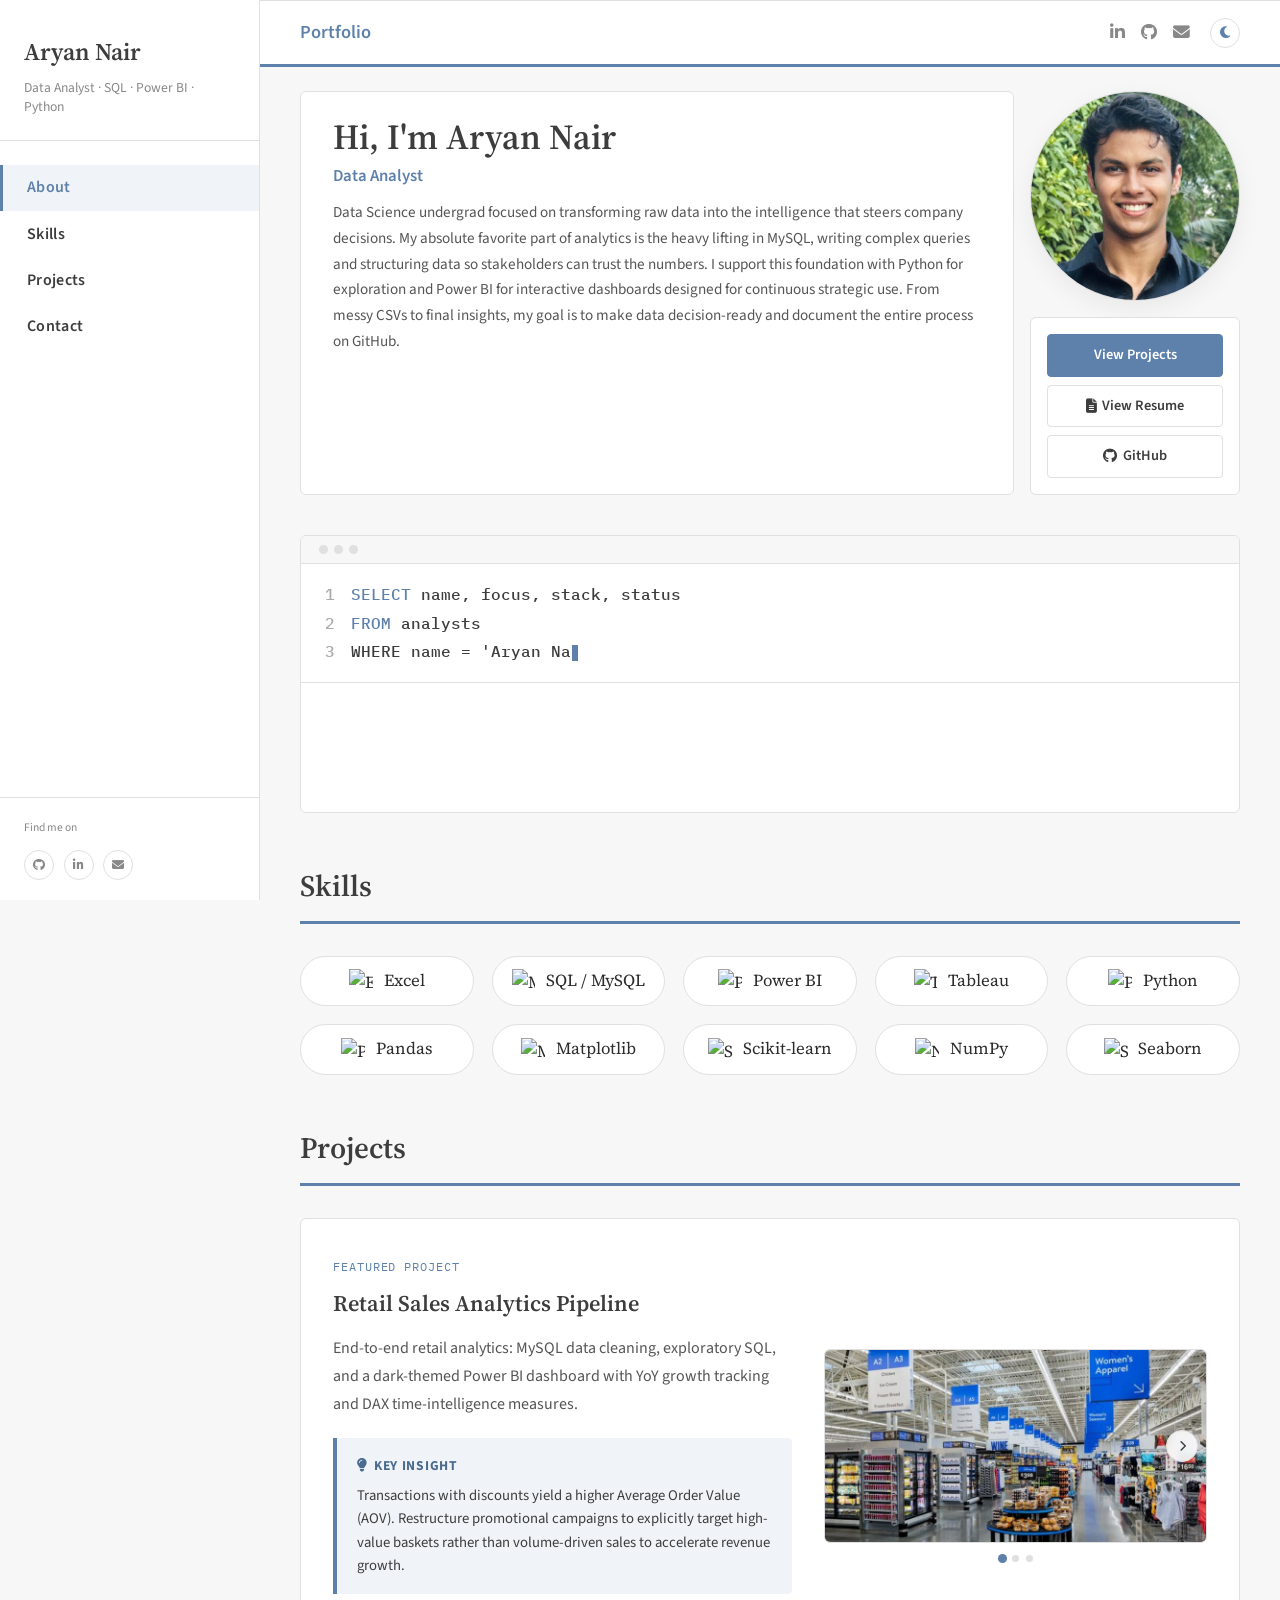
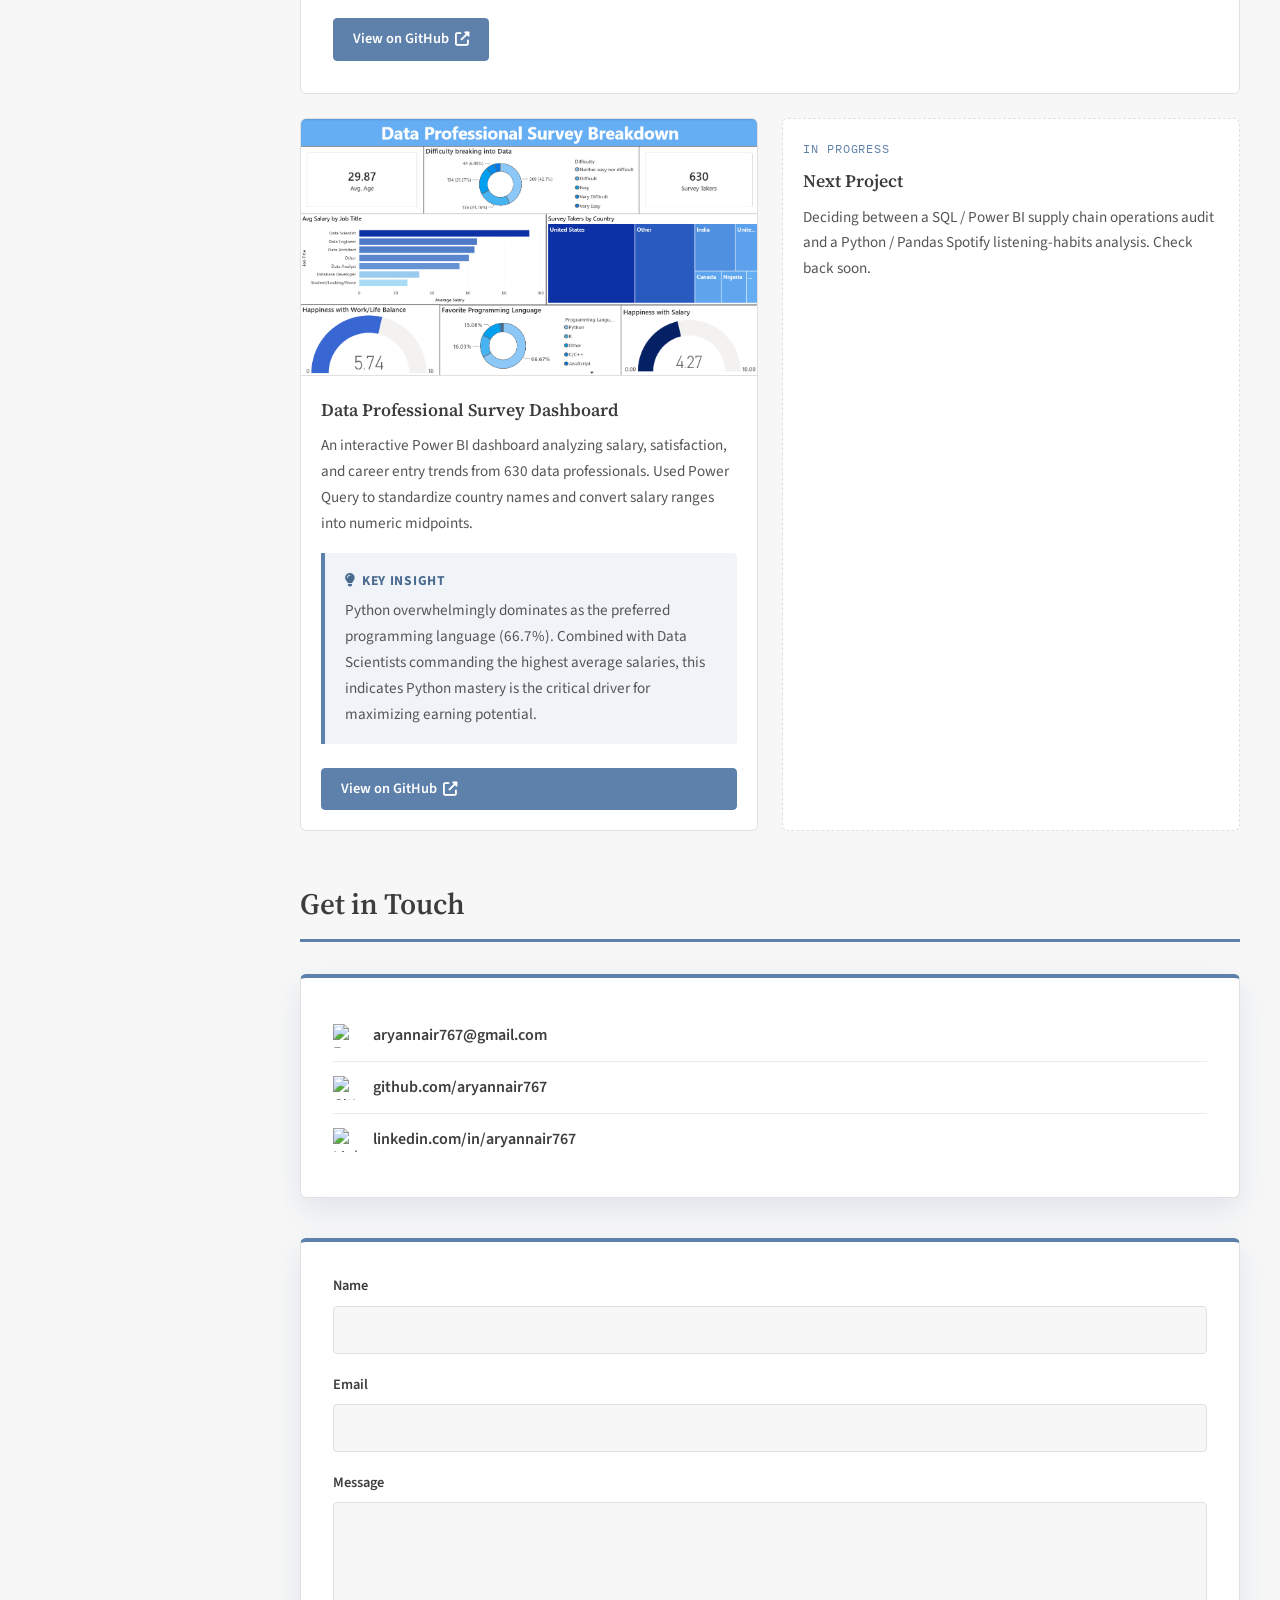
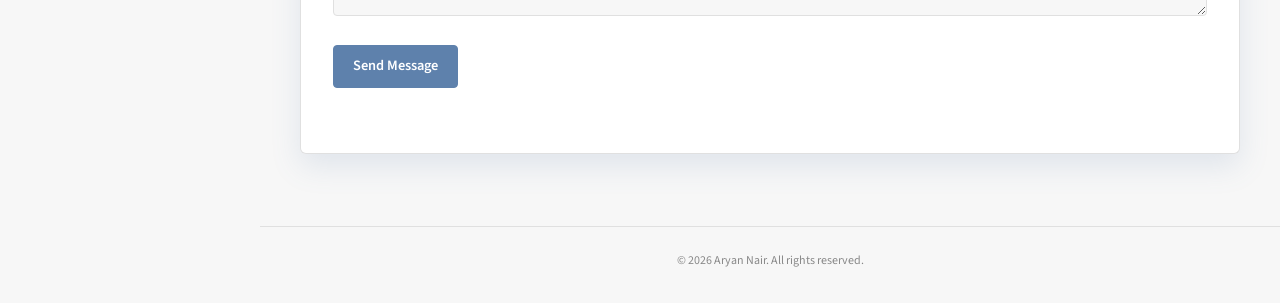
==== index.html @ 76cf6f83 "Dark mode polish: pitch black bg, blue glow, PDF resume, keyboard nav, GitHub icon fix" ====
<!DOCTYPE html>
<html lang="en">
<head>
<meta charset="utf-8"/>
<title>Aryan Nair — Data Analyst</title>
<meta name="description" content="Data analytics portfolio by Aryan Nair — SQL, Power BI, and Python projects. Currently seeking a first data analyst internship."/>
<meta name="viewport" content="width=device-width, initial-scale=1"/>
<meta name="theme-color" content="#f7f7f7"/>
<meta property="og:title" content="Aryan Nair — Data Analyst"/>
<meta property="og:description" content="SQL, Power BI, and Python projects. Open to data analyst internships."/>
<meta property="og:type" content="website"/>
<meta property="og:image" content="images/pic10.jpg"/>
<link rel="stylesheet" href="assets/css/style.css"/>
<link rel="preconnect" href="https://fonts.googleapis.com">
<link rel="preconnect" href="https://fonts.gstatic.com" crossorigin>
<link href="https://fonts.googleapis.com/css2?family=Inter:wght@400;500;600;700&family=IBM+Plex+Mono:wght@400;500;600&family=Source+Sans+3:wght@300;400;600;700&family=Source+Serif+4:wght@400;600&display=swap" rel="stylesheet">
<link rel="stylesheet" href="https://cdnjs.cloudflare.com/ajax/libs/font-awesome/6.5.0/css/all.min.css"/>
</head>
<body>
<nav id="sidebar">
<div class="sidebar-brand">
<h1>Aryan Nair</h1>
<p>Data Analyst · SQL · Power BI · Python</p>
</div>
<div class="sidebar-nav">
<ul>
<li><a href="#about" class="sidebar-link active" data-nav-target="about">About</a></li>
<li><a href="#skills" class="sidebar-link" data-nav-target="skills">Skills</a></li>
<li><a href="#projects" class="sidebar-link" data-nav-target="projects">Projects</a></li>
<li><a href="#contact" class="sidebar-link" data-nav-target="contact">Contact</a></li>
</ul>
</div>
<div class="sidebar-footer">
<p>Find me on</p>
<div class="social-icons">
<a href="https://github.com/aryannair767" target="_blank" rel="noopener" title="GitHub"><i class="fab fa-github"></i></a>
<a href="https://www.linkedin.com/in/aryannair767/" target="_blank" rel="noopener" title="LinkedIn"><i class="fab fa-linkedin-in"></i></a>
<a href="mailto:aryannair767@gmail.com" title="Email"><i class="fas fa-envelope"></i></a>
</div>
</div>
</nav>
<div class="sidebar-overlay" id="sidebarOverlay"></div>
<div id="main">
<header class="mobile-header" id="mobileHeader">
<button class="mobile-toggle" id="mobileToggle" aria-label="Toggle menu"><i class="fas fa-bars"></i></button>
<span class="mobile-brand">Aryan Nair</span>
</header>
<div class="top-bar">
<div class="top-bar-brand">Portfolio</div>
<div class="top-bar-socials">
<a href="https://www.linkedin.com/in/aryannair767/" target="_blank" rel="noopener" title="LinkedIn"><i class="fab fa-linkedin-in"></i></a>
<a href="https://github.com/aryannair767" target="_blank" rel="noopener" title="GitHub"><i class="fab fa-github"></i></a>
<a href="mailto:aryannair767@gmail.com" title="Email"><i class="fas fa-envelope"></i></a>
<button type="button" id="darkModeBtn" class="dark-mode-btn" title="Dark mode" aria-label="Toggle dark mode"><i class="fas fa-moon"></i></button>
</div>
</div>
<div class="inner">
<section id="about">
<div class="about-grid">
<div class="about-left">
<div class="banner reveal">
<h1>Hi, I'm Aryan Nair</h1>
<p class="banner-subtitle">Data Analyst</p>
<p class="banner-bio">Data Science undergrad focused on transforming raw data into the intelligence that steers company decisions. My absolute favorite part of analytics is the heavy lifting in MySQL, writing complex queries and structuring data so stakeholders can trust the numbers. I support this foundation with Python for exploration and Power BI for interactive dashboards designed for continuous strategic use. From messy CSVs to final insights, my goal is to make data decision-ready and document the entire process on GitHub.</p>

</div>
</div>
<div class="about-right reveal">
<div class="profile-placeholder">
<img src="images/mypic.jpeg" alt="Aryan Nair" class="profile-photo" onerror="this.style.display='none';this.nextElementSibling.style.display='flex'"/>
<div class="profile-fallback" style="display:none"><i class="fas fa-user"></i></div>
</div>
<div class="profile-actions">
<a href="#projects" class="btn btn-primary">View Projects</a>
<a href="Aryan_Nair_Resume_3.pdf" target="_blank" rel="noopener" class="btn btn-outline"><i class="fas fa-file-alt"></i> View Resume</a>
<a href="https://github.com/aryannair767" target="_blank" rel="noopener" class="btn btn-outline"><i class="fab fa-github"></i> GitHub</a>
</div>
</div>
</div>
<p class="sr-only">SQL query: SELECT name, focus, stack, status FROM analysts WHERE name = 'Aryan Nair';</p>
<div class="db-panel reveal">
<div class="db-panel-bar" aria-hidden="true">
<span class="dot"></span><span class="dot"></span><span class="dot"></span>
</div>
<pre class="db-query" id="sqlQuery" aria-hidden="true"><span class="db-line"><span class="db-ln">1</span><span class="db-code">SELECT name, focus, stack, status</span></span><span class="db-line"><span class="db-ln">2</span><span class="db-code">FROM analysts</span></span><span class="db-line"><span class="db-ln">3</span><span class="db-code">WHERE name = 'Aryan Nair';</span></span></pre>
<div class="db-divider"></div>
<div class="db-results-wrap">
<table class="db-table" id="sqlResult">
<thead>
<tr><th>name</th><th>focus</th><th>stack</th><th>status</th></tr>
</thead>
<tbody>
<tr>
<td>Aryan Nair</td>
<td>Data Analytics</td>
<td>Excel · SQL · Power BI · Python(Pandas)</td>
<td>Open to internships</td>
</tr>
</tbody>
</table>
</div>
</div>
</section>

<section id="skills">
<div class="section-header"><h2>Skills</h2></div>
<ul class="skill-tags reveal">
<li><img src="https://img.icons8.com/color/48/microsoft-excel-2019--v1.png" alt="Excel" class="skill-icon"> Excel</li>
<li><img src="https://cdn.jsdelivr.net/gh/devicons/devicon@latest/icons/mysql/mysql-original.svg" alt="MySQL" class="skill-icon"> SQL / MySQL</li>
<li><img src="https://upload.wikimedia.org/wikipedia/commons/c/cf/New_Power_BI_Logo.svg" alt="Power BI" class="skill-icon"> Power BI</li>
<li><img src="https://img.icons8.com/color/48/tableau-software.png" alt="Tableau" class="skill-icon"> Tableau</li>
<li><img src="https://cdn.jsdelivr.net/gh/devicons/devicon@latest/icons/python/python-original.svg" alt="Python" class="skill-icon"> Python</li>
<li><img src="https://cdn.jsdelivr.net/gh/devicons/devicon@latest/icons/pandas/pandas-original.svg" alt="Pandas" class="skill-icon"> Pandas</li>
<li><img src="https://cdn.jsdelivr.net/gh/devicons/devicon@latest/icons/matplotlib/matplotlib-original.svg" alt="Matplotlib" class="skill-icon"> Matplotlib</li>
<li><img src="https://cdn.jsdelivr.net/gh/devicons/devicon@latest/icons/scikitlearn/scikitlearn-original.svg" alt="Scikit-learn" class="skill-icon"> Scikit-learn</li>
<li><img src="https://cdn.jsdelivr.net/gh/devicons/devicon@latest/icons/numpy/numpy-original.svg" alt="NumPy" class="skill-icon"> NumPy</li>
<li><img src="https://seaborn.pydata.org/_static/logo-mark-lightbg.svg" alt="Seaborn" class="skill-icon"> Seaborn</li>
</ul>
</section>
<section id="projects">
<div class="section-header"><h2>Projects</h2></div>
<article class="project-featured reveal">
<div class="project-featured-content">
<span class="project-label">Featured Project</span>
<h3><a href="https://github.com/aryannair767/end-to-end-retail-sales-analysis" target="_blank" rel="noopener">Retail Sales Analytics Pipeline</a></h3>
<p>End-to-end retail analytics: MySQL data cleaning, exploratory SQL, and a dark-themed Power BI dashboard with YoY growth tracking and DAX time-intelligence measures.</p>
<div class="impact-box">
<span class="impact-title"><i class="fas fa-lightbulb"></i> Key Insight</span>
<p>Transactions with discounts yield a higher Average Order Value (AOV). Restructure promotional campaigns to explicitly target high-value baskets rather than volume-driven sales to accelerate revenue growth.</p>
</div>
<a href="https://github.com/aryannair767/end-to-end-retail-sales-analysis" target="_blank" rel="noopener" class="btn btn-primary">View on GitHub <i class="fas fa-external-link-alt"></i></a>
</div>
<div class="project-featured-media">
<div class="carousel">
<button type="button" class="carousel-arrow carousel-prev" id="retailCarouselPrev" aria-label="Previous"><i class="fas fa-chevron-left"></i></button>
<a href="https://github.com/aryannair767/end-to-end-retail-sales-analysis" target="_blank" rel="noopener" class="carousel-image-link">
<img src="images/pic10.jpg" id="retailCarouselImg" class="lightbox-trigger" alt="Retail Sales Analytics" loading="lazy"/>
</a>
<button type="button" class="carousel-arrow carousel-next" id="retailCarouselNext" aria-label="Next"><i class="fas fa-chevron-right"></i></button>
</div>
<div class="carousel-dots" id="retailCarouselDots" role="tablist"></div>
</div>
</article>
<div class="posts">
<article class="post-card reveal">
<a href="https://github.com/aryannair767/data-professional-survey-dashboard" target="_blank" rel="noopener" class="card-image">
<img src="images/pic11.png" class="lightbox-trigger" alt="Data Professional Survey dashboard" loading="lazy"/>
</a>
<div class="card-body">
<h3><a href="https://github.com/aryannair767/data-professional-survey-dashboard" target="_blank" rel="noopener">Data Professional Survey Dashboard</a></h3>
<p>An interactive Power BI dashboard analyzing salary, satisfaction, and career entry trends from 630 data professionals. Used Power Query to standardize country names and convert salary ranges into numeric midpoints.</p>
<div class="impact-box">
<span class="impact-title"><i class="fas fa-lightbulb"></i> Key Insight</span>
<p>Python overwhelmingly dominates as the preferred programming language (66.7%). Combined with Data Scientists commanding the highest average salaries, this indicates Python mastery is the critical driver for maximizing earning potential.</p>
</div>
<a href="https://github.com/aryannair767/data-professional-survey-dashboard" target="_blank" rel="noopener" class="btn btn-primary">View on GitHub <i class="fas fa-external-link-alt"></i></a>
</div>
</article>
<article class="post-card post-card-progress reveal">
<div class="card-body">
<span class="project-label">In Progress</span>
<h3>Next Project</h3>
<p>Deciding between a SQL / Power BI supply chain operations audit and a Python / Pandas Spotify listening-habits analysis. Check back soon.</p>
</div>
</article>
</div>
</section>
<section id="contact">
<div class="section-header"><h2>Get in Touch</h2></div>
<div class="contact-grid reveal">
<div class="contact-links">
<ul class="contact-list">
<li><img src="https://img.icons8.com/color/48/gmail-new.png" alt="Email" class="contact-icon"><a href="mailto:aryannair767@gmail.com">aryannair767@gmail.com</a></li>
<li><img src="https://cdn.jsdelivr.net/gh/devicons/devicon@latest/icons/github/github-original.svg" alt="GitHub" class="contact-icon"><a href="https://github.com/aryannair767" target="_blank" rel="noopener">github.com/aryannair767</a></li>
<li><img src="https://cdn.jsdelivr.net/gh/devicons/devicon@latest/icons/linkedin/linkedin-original.svg" alt="LinkedIn" class="contact-icon"><a href="https://www.linkedin.com/in/aryannair767/" target="_blank" rel="noopener">linkedin.com/in/aryannair767</a></li>
</ul>
</div>
<form id="contactForm" method="post" action="https://api.web3forms.com/submit" novalidate>
<input type="hidden" name="access_key" value="e9021743-5e82-4674-87ce-43d769d4182a"/>
<input type="hidden" name="subject" value="New message from portfolio site"/>
<input type="checkbox" name="botcheck" style="display:none" tabindex="-1" autocomplete="off"/>
<div class="field">
<label for="name">Name</label>
<input type="text" name="name" id="name" required minlength="2" autocomplete="name"/>
</div>
<div class="field">
<label for="email">Email</label>
<input type="email" name="email" id="email" required autocomplete="email"/>
</div>
<div class="field">
<label for="message">Message</label>
<textarea name="message" id="message" rows="4" required minlength="10"></textarea>
</div>
<button type="submit" class="btn btn-primary">Send Message</button>
<p id="formStatus" role="status" aria-live="polite"></p>
</form>
</div>
</section>
</div>
<footer>
<p>&copy; <span id="currentYear">2025</span> Aryan Nair. All rights reserved.</p>
</footer>
</div>
<script src="assets/js/script.js"></script>
<div id="lightbox" class="lightbox">
<button type="button" class="lightbox-arrow lightbox-prev" id="lightboxPrev" aria-label="Previous"><i class="fas fa-chevron-left"></i></button>
<img id="lightboxImg" src="" alt="Enlarged view"/>
<button type="button" class="lightbox-arrow lightbox-next" id="lightboxNext" aria-label="Next"><i class="fas fa-chevron-right"></i></button>
</div>
</body>
</html>
---- assets/css/style.css ----
:root{
--sidebar-w:260px;
--white:#ffffff;
--off:#f7f7f7;
--border:#e0e0e0;
--border-light:#e8e8e8;
--text:#3d3d3d;
--muted:#888;
--faint:#aaa;
--accent:#5e81ac;
--accent-dark:#4a6a90;
--accent-light:#f0f4f8;
--amber:#d4a017;
--sans:'Source Sans 3',sans-serif;
--serif:'Source Serif 4',Georgia,serif;
--mono:'IBM Plex Mono','SFMono-Regular',Consolas,monospace;
--ease:cubic-bezier(.16,.84,.44,1)
}
*,*::before,*::after{box-sizing:border-box}
html,body{margin:0;padding:0;max-width:100vw;overflow-x:hidden}
html{-webkit-text-size-adjust:100%}
body{font-family:var(--sans);font-size:18px;line-height:1.7;color:var(--text);background:var(--off);display:flex;min-height:100vh}
img{max-width:100%;display:block}
ul{margin:0;padding:0;list-style:none}
h1,h2,h3{margin:0;font-family:var(--serif);font-weight:600;color:var(--text)}
p{margin:0}
button{font:inherit;cursor:pointer}
a{color:var(--accent);text-decoration:none;transition:color .2s ease}
a:hover{color:var(--accent-dark)}
::selection{background:var(--accent);color:var(--white)}
a:focus-visible,button:focus-visible,input:focus-visible,textarea:focus-visible{outline:2px solid var(--accent);outline-offset:3px;border-radius:4px}
.sr-only{position:absolute;width:1px;height:1px;padding:0;margin:-1px;overflow:hidden;clip:rect(0,0,0,0);white-space:nowrap;border:0}

#sidebar{
width:var(--sidebar-w);min-height:100vh;background:var(--white);border-right:1px solid var(--border);
display:flex;flex-direction:column;position:fixed;top:0;left:0;z-index:100;overflow-y:auto
}
.sidebar-brand{padding:2rem 1.5rem 1.5rem;border-bottom:1px solid var(--border)}
.sidebar-brand h1{font-size:1.5rem;margin-bottom:.3rem}
.sidebar-brand p{font-size:.85rem;color:var(--muted);line-height:1.4}
.sidebar-nav{padding:1.5rem 0;flex:1}
.sidebar-link{
display:block;padding:.6rem 1.5rem;font-size:1rem;font-weight:600;font-family:var(--sans);
color:var(--text);border-left:3px solid transparent;transition:all .2s;letter-spacing:.02em
}
.sidebar-link:hover,.sidebar-link.active{color:var(--accent);border-left-color:var(--accent);background:var(--accent-light)}
.sidebar-footer{padding:1.25rem 1.5rem;border-top:1px solid var(--border)}
.sidebar-footer p{font-size:.72rem;color:var(--muted);margin-bottom:.75rem}
.social-icons{display:flex;gap:.6rem;flex-wrap:wrap}
.social-icons a{
display:inline-flex;align-items:center;justify-content:center;width:30px;height:30px;
border-radius:50%;border:1px solid var(--border);color:var(--muted);font-size:.75rem;transition:all .2s
}
.social-icons a:hover{color:var(--accent);border-color:var(--accent);background:var(--accent-light)}

.sidebar-overlay{display:none;position:fixed;inset:0;background:rgba(0,0,0,.3);z-index:99}
.sidebar-overlay.active{display:block}

.mobile-header{
display:none;position:sticky;top:0;z-index:50;background:var(--white);
border-bottom:1px solid var(--border);padding:.75rem 1.5rem;align-items:center;gap:.75rem
}
.mobile-toggle{
background:none;border:1px solid var(--border);border-radius:6px;
width:36px;height:36px;display:flex;align-items:center;justify-content:center;
color:var(--text);font-size:1rem;padding:0
}
.mobile-brand{font-family:var(--serif);font-weight:600;font-size:1rem}

#main{margin-left:var(--sidebar-w);flex:1;min-width:0;display:flex;flex-direction:column}
.top-bar{
display:flex;justify-content:space-between;align-items:center;
padding:1rem 2.5rem;background:var(--white);
border-top:1px solid var(--border);border-bottom:3px solid var(--accent)
}
.top-bar-brand{font-weight:600;font-size:1.15rem;color:var(--accent)}
.top-bar-socials{display:flex;gap:1rem;align-items:center}
.top-bar-socials a{color:var(--muted);font-size:1.05rem;transition:color .2s;display:inline-flex}
.top-bar-socials a:hover{color:var(--accent-dark)}
.inner{padding:1.5rem 2.5rem;flex:1}

#about{margin-bottom:3rem}
.about-grid{display:grid;grid-template-columns:1fr;gap:2rem}
@media(min-width:900px){
.about-grid{grid-template-columns:1fr 210px;align-items:stretch;gap:1rem}
}
.about-left{display:flex;flex-direction:column;gap:1rem;min-width:0}
.about-left .banner{flex:1}
.about-right{display:flex;flex-direction:column;align-items:center;gap:1rem}
.profile-placeholder{
width:100%;max-width:210px;aspect-ratio:1/1;border-radius:50%;
overflow:hidden;border:1px solid var(--border);background:var(--off);
display:flex;align-items:center;justify-content:center;
box-shadow:0 8px 24px rgba(0,0,0,.06)
}
.profile-photo{width:100%;height:100%;object-fit:cover;display:block}
.profile-fallback{
width:100%;height:100%;display:flex;align-items:center;justify-content:center;
font-size:5rem;color:var(--faint)
}
.profile-actions{display:flex;flex-direction:column;gap:.5rem;width:100%;max-width:210px;background:var(--white);border:1px solid var(--border);border-radius:6px;padding:1rem}
.profile-actions .btn{width:100%;justify-content:center;text-align:center}
.banner{background:var(--white);border:1px solid var(--border);border-radius:6px;
padding:1.5rem 2rem;margin-bottom:0
}
.banner h1{font-size:2.2rem;line-height:1.2;margin-bottom:.2rem}
.banner-subtitle{font-size:1.05rem;color:var(--accent);font-weight:600;margin-bottom:.6rem}
.banner-bio{font-size:.95rem;color:#555;line-height:1.7;margin-bottom:1rem}
.banner-actions{display:flex;flex-wrap:wrap;gap:.75rem}

.btn{
display:inline-flex;align-items:center;gap:.4em;padding:.5rem 1.2rem;font-size:.9rem;
font-weight:600;border-radius:4px;border:1px solid transparent;transition:all .2s;white-space:nowrap;cursor:pointer
}
.btn:hover{transform:translateY(-1px)}
.btn-primary{background:var(--accent);color:var(--white)!important;border-color:var(--accent)}
.btn-primary:hover{background:var(--accent-dark);border-color:var(--accent-dark)}
.btn-outline{background:transparent;border-color:var(--border);color:var(--text)!important}
.btn-outline:hover{border-color:var(--accent);color:var(--accent)!important}

.db-panel{background:var(--white);border:1px solid var(--border);border-radius:6px;overflow:hidden;margin-top:2.5rem}
.db-panel-bar{display:flex;gap:6px;padding:.5em 1em;border-bottom:1px solid var(--border);background:var(--off)}
.db-panel-bar .dot{width:9px;height:9px;border-radius:50%;background:var(--border)}
.db-query{margin:0;padding:1em 1.5em;font-family:var(--mono);font-size:1rem;font-weight:500;line-height:1.8;background:var(--white)}
.db-line{display:flex}
.db-ln{width:1.6em;flex-shrink:0;color:var(--faint);user-select:none}
.db-code{color:var(--text);white-space:pre-wrap}
.db-kw{color:var(--accent)}
.db-str{color:var(--amber)}
.db-cursor{display:inline-block;width:6px;height:1em;background:var(--accent);vertical-align:middle;margin-left:1px;animation:db-blink 1s step-end infinite}
@keyframes db-blink{50%{opacity:0}}
.db-divider{height:1px;background:var(--border)}
.db-results-wrap{padding:1em 1.5em;overflow-x:auto}
.db-table{
border-collapse:collapse;width:100%;font-family:var(--mono);font-size:.9rem;font-weight:500;
opacity:0;transform:translateY(6px);transition:opacity .5s ease,transform .5s ease
}
.db-table.visible{opacity:1;transform:translateY(0)}
.db-table th,.db-table td{padding:.75em 1em;text-align:left;border:1px solid var(--border)}
.db-table th{color:var(--muted);font-weight:600;text-transform:uppercase;font-size:.85rem;letter-spacing:.06em;background:var(--off)}
.db-table td{color:var(--text)}

section{margin-bottom:3rem}
.section-header{border-bottom:3px solid var(--accent);margin-bottom:2rem;padding-bottom:.6rem}
.section-header h2{font-size:1.85rem}

.skill-tags{display:grid;grid-template-columns:repeat(5,1fr);gap:1em;justify-items:center}
.skill-tags li{
display:flex;align-items:center;justify-content:center;gap:.65em;width:100%;
font-family:var(--serif);font-size:1.05rem;font-weight:400;padding:.6em 1em;border:1px solid var(--border);
border-radius:999px;color:#2c2c2c;background:var(--white);transition:border-color .2s,color .2s,transform .2s;
white-space:nowrap
}
.skill-tags li:hover{border-color:var(--accent);color:var(--accent);transform:translateY(-2px)}
.skill-tags li i{font-size:1.2em;color:var(--muted);transition:color .2s}
.skill-tags li:hover i{color:var(--accent)}
.skill-icon{width:1.4em;height:1.4em;object-fit:contain;transition:transform .2s}
.skill-tags li:hover .skill-icon{transform:scale(1.15)}

.project-label{
display:inline-block;font-family:var(--mono);font-size:.72rem;text-transform:uppercase;
letter-spacing:.08em;color:var(--accent);margin-bottom:.75em
}
.project-featured{
display:grid;grid-template-columns:1fr;gap:2rem;background:var(--white);
border:1px solid var(--border);border-radius:6px;padding:2rem;margin-bottom:1.5rem
}
.project-featured-content h3{font-size:1.4rem;margin-bottom:.5em}
.project-featured-content h3 a{color:var(--text)}
.project-featured-content h3 a:hover{color:var(--accent)}
.project-featured-content p{color:#555;font-size:1rem;line-height:1.75;margin-bottom:1.25em}
.impact-box{background:var(--accent-light);border-left:4px solid var(--accent);border-radius:0 4px 4px 0;padding:1rem 1.25rem;margin-bottom:1.5rem}
.impact-title{display:flex;align-items:center;gap:.4rem;font-size:.85rem;font-weight:700;color:var(--accent-dark);text-transform:uppercase;letter-spacing:.05em;margin-bottom:.4rem}
.impact-box p{font-size:.92rem;color:var(--text);margin-bottom:0;line-height:1.6}
.impact-box p:last-child{margin-bottom:0}

.carousel{
position:relative;display:block;border-radius:6px;overflow:hidden;
border:1px solid var(--border);
}
.carousel-image-link{display:block;width:100%}
.carousel-image-link img{width:100%;height:auto;display:block}
.lightbox-trigger{cursor:zoom-in}
.carousel-arrow{
position:absolute;z-index:2;top:50%;transform:translateY(-50%);width:32px;height:32px;
border-radius:50%;display:flex;align-items:center;justify-content:center;
background:rgba(255,255,255,.85);border:1px solid var(--border);color:var(--text);
font-size:.7rem;backdrop-filter:blur(3px);transition:all .2s
}
.carousel-arrow:hover{background:var(--accent);color:var(--white);border-color:var(--accent)}
.carousel-prev{left:8px}
.carousel-next{right:8px}
.carousel-dots{display:flex;justify-content:center;gap:.4rem;margin-top:.75rem}
.carousel-dot{
width:7px;height:7px;border-radius:50%;background:var(--border);
border:none;padding:0;cursor:pointer;transition:all .2s
}
.carousel-dot.active{background:var(--accent);transform:scale(1.3)}

@media(min-width:760px){
.project-featured{grid-template-columns:1.2fr 1fr;align-items:center}
.contact-grid{grid-template-columns:1fr 1.5fr}
}
.posts{display:grid;grid-template-columns:repeat(auto-fill,minmax(340px,1fr));gap:1.5rem}
.post-card{
background:var(--white);border:1px solid var(--border);border-radius:6px;overflow:hidden;
display:flex;flex-direction:column;transition:transform .2s,box-shadow .2s
}
.post-card:hover{transform:translateY(-3px);box-shadow:0 8px 24px rgba(0,0,0,.08)}
.card-image{width:100%;overflow:hidden;display:block;border-bottom:1px solid var(--border)}
.card-image img{width:100%;height:auto;display:block;transition:transform .4s ease}
.post-card:hover .card-image img{transform:scale(1.04)}
.card-body{padding:1.25rem;flex:1;display:flex;flex-direction:column}
.card-body h3{font-size:1.1rem;margin-bottom:.5rem}
.card-body h3 a{color:var(--text)}
.card-body h3 a:hover{color:var(--accent)}
.card-body p{font-size:.95rem;color:#555;line-height:1.7;flex:1;margin-bottom:1rem}
.post-card-progress{border-style:dashed}

.contact-grid{display:grid;grid-template-columns:1fr;gap:2.5rem}
#contactForm{background:var(--white);border:1px solid var(--border);border-top:4px solid var(--accent);border-radius:6px;padding:2rem;box-shadow:0 12px 30px rgba(94,129,172,.15)}
#contactForm .field{margin-bottom:1.15rem}
#contactForm label{
display:block;font-family:var(--sans);font-weight:600;font-size:.9rem;
color:var(--text);margin-bottom:.5em
}
#contactForm input[type="text"],#contactForm input[type="email"],#contactForm textarea{
width:100%;background:var(--off);border:1px solid var(--border);border-radius:4px;
color:var(--text);font-family:var(--sans);font-size:1rem;padding:.75em .9em;transition:border-color .2s,box-shadow .2s
}
#contactForm input:focus,#contactForm textarea:focus{border-color:var(--accent);outline:none;box-shadow:0 0 0 3px var(--accent-light)}
#contactForm textarea{resize:vertical;min-height:6em}
#formStatus{margin-top:1rem;font-family:var(--sans);font-weight:500;font-size:.9rem;color:var(--text);min-height:1.2em}

.contact-links{background:var(--white);border:1px solid var(--border);border-top:4px solid var(--accent);border-radius:6px;padding:2rem;box-shadow:0 12px 30px rgba(94,129,172,.15)}
.contact-list li{
display:flex;align-items:center;gap:1rem;padding:.75rem 0;
font-size:1rem;border-bottom:1px solid rgba(0,0,0,.08)
}
.contact-list li:last-child{border-bottom:none}
.contact-list li img.contact-icon{width:24px;height:24px;object-fit:contain}
.contact-list li a{color:var(--text);font-weight:600}
.contact-list li a:hover{color:var(--accent-dark);text-decoration:none}

footer{text-align:center;font-size:.75rem;color:var(--muted);padding:1.5rem 2.5rem 2rem;border-top:1px solid var(--border)}

.js-ready .reveal{opacity:0;transform:translateY(14px);transition:opacity .7s var(--ease),transform .7s var(--ease)}
.js-ready .reveal.in-view{opacity:1;transform:translateY(0)}
@media(prefers-reduced-motion:reduce){
.js-ready .reveal{opacity:1!important;transform:none!important;transition:none!important}
.db-cursor{animation:none!important}
.db-table{transition:none!important}
*{scroll-behavior:auto!important}
}
@media(prefers-reduced-motion:no-preference){html{scroll-behavior:smooth}}


@media(max-width:768px){
#sidebar{transform:translateX(-100%);transition:transform .3s var(--ease)}
#sidebar.open{transform:translateX(0)}
#main{margin-left:0}
.top-bar{display:none}
.mobile-header{display:flex}
.inner{padding:1.5rem}
.banner{padding:1.5rem}
.banner h1{font-size:1.6rem}
.posts{grid-template-columns:1fr}
.skill-tags{grid-template-columns:repeat(2,1fr)}
}
.lightbox{position:fixed;inset:0;background:rgba(0,0,0,.9);display:flex;align-items:center;justify-content:center;z-index:1000;cursor:zoom-out;visibility:hidden;opacity:0;transition:opacity .25s,visibility .25s}
.lightbox.visible{visibility:visible;opacity:1}
.lightbox img{max-width:92vw;max-height:92vh;object-fit:contain;border-radius:6px;box-shadow:0 8px 40px rgba(0,0,0,.6)}
.lightbox-arrow{
position:absolute;z-index:2;top:50%;transform:translateY(-50%);width:44px;height:44px;
border-radius:50%;display:flex;align-items:center;justify-content:center;
background:rgba(255,255,255,.1);border:1px solid rgba(255,255,255,.2);color:#fff;
font-size:1.2rem;backdrop-filter:blur(3px);transition:all .2s;cursor:pointer
}
.lightbox-arrow:hover{background:rgba(255,255,255,.3);color:#fff;border-color:rgba(255,255,255,.5)}
.lightbox-prev{left:20px}
.lightbox-next{right:20px}

/* ── Dark-mode button ── */
.dark-mode-btn{
background:none;border:1px solid var(--border);border-radius:50%;
width:30px;height:30px;display:inline-flex;align-items:center;justify-content:center;
color:var(--accent);font-size:.85rem;padding:0;transition:all .2s;cursor:pointer;
margin-left:.25rem
}
.dark-mode-btn:hover{color:var(--accent);border-color:var(--accent);background:var(--accent-light)}

/* ── Dark Mode ── */
body.dark-mode{
--white:#0e0e0e;
--off:#181818;
--border:#2a2a2a;
--border-light:#333333;
--text:#c8ccd4;
--muted:#8a8e96;
--faint:#6a6e76;
--accent:#6d9fd1;
--accent-dark:#87b5e0;
--accent-light:#1a1a1a;
--amber:#e8b83a;
background:var(--off);color:var(--text)
}
body.dark-mode .banner-bio{color:#9aa0aa}
body.dark-mode .project-featured-content p{color:#9aa0aa}
body.dark-mode .card-body p{color:#9aa0aa}
body.dark-mode .skill-tags li{color:#c0c4cc;background:var(--white);border-color:var(--border)}
body.dark-mode .skill-tags li:hover{border-color:var(--accent);color:var(--accent)}
body.dark-mode .profile-placeholder{background:var(--off);border-color:var(--border)}
body.dark-mode .profile-actions{background:var(--white);border-color:var(--border)}
body.dark-mode .btn-outline{color:#c0c4cc!important;border-color:var(--border)}
body.dark-mode .btn-outline:hover{border-color:var(--accent);color:var(--accent)!important}
body.dark-mode .btn-primary{color:#ffffff!important}
body.dark-mode .db-panel{background:#111111;border-color:var(--border)}
body.dark-mode .db-panel-bar{background:#0c0c0c;border-color:var(--border)}
body.dark-mode .db-panel-bar .dot{background:#3a3a3a}
body.dark-mode .db-query{background:#111111}
body.dark-mode .db-table th{background:#1a1a1a;color:var(--muted)}
body.dark-mode .db-table td{color:var(--text)}
body.dark-mode .impact-box{background:#1a1a1a;border-left-color:var(--accent)}
body.dark-mode .impact-title{color:var(--accent)}
body.dark-mode .carousel-arrow{background:rgba(30,34,42,.85);border-color:var(--border);color:var(--text)}
body.dark-mode .carousel-arrow:hover{background:var(--accent);color:#fff;border-color:var(--accent)}
body.dark-mode .carousel-dot{background:var(--border)}
body.dark-mode .carousel-dot.active{background:var(--accent)}
body.dark-mode .post-card:hover{box-shadow:0 8px 24px rgba(0,0,0,.3)}
body.dark-mode .post-card-progress{border-color:var(--border)}
body.dark-mode #contactForm{background:var(--white);border-color:var(--border);border-top-color:var(--accent);box-shadow:0 12px 30px rgba(0,0,0,.2),0 0 20px rgba(94,129,172,.15)}
body.dark-mode #contactForm input[type="text"],
body.dark-mode #contactForm input[type="email"],
body.dark-mode #contactForm textarea{background:#1c1c1c;border-color:var(--border);color:var(--text)}
body.dark-mode #contactForm input:focus,
body.dark-mode #contactForm textarea:focus{border-color:var(--accent);box-shadow:0 0 0 3px rgba(109,159,209,.15)}
body.dark-mode .contact-links{background:var(--white);border-color:var(--border);border-top-color:var(--accent);box-shadow:0 12px 30px rgba(0,0,0,.2),0 0 20px rgba(94,129,172,.15)}
body.dark-mode .contact-list li img.contact-icon[alt="GitHub"]{filter:invert(1)}
body.dark-mode .contact-list li{border-bottom-color:rgba(255,255,255,.06)}
body.dark-mode .contact-list li a{color:var(--text)}
body.dark-mode .contact-list li a:hover{color:var(--accent)}
body.dark-mode footer{border-top-color:var(--border)}
body.dark-mode ::selection{background:var(--accent);color:#fff}
body.dark-mode .mobile-header{background:#141414;border-color:var(--border)}
body.dark-mode .mobile-toggle{border-color:var(--border);color:var(--text)}
body.dark-mode .dark-mode-btn{border-color:var(--border);color:#e8b83a}
body.dark-mode .dark-mode-btn:hover{border-color:var(--accent);color:var(--accent);background:var(--accent-light)}
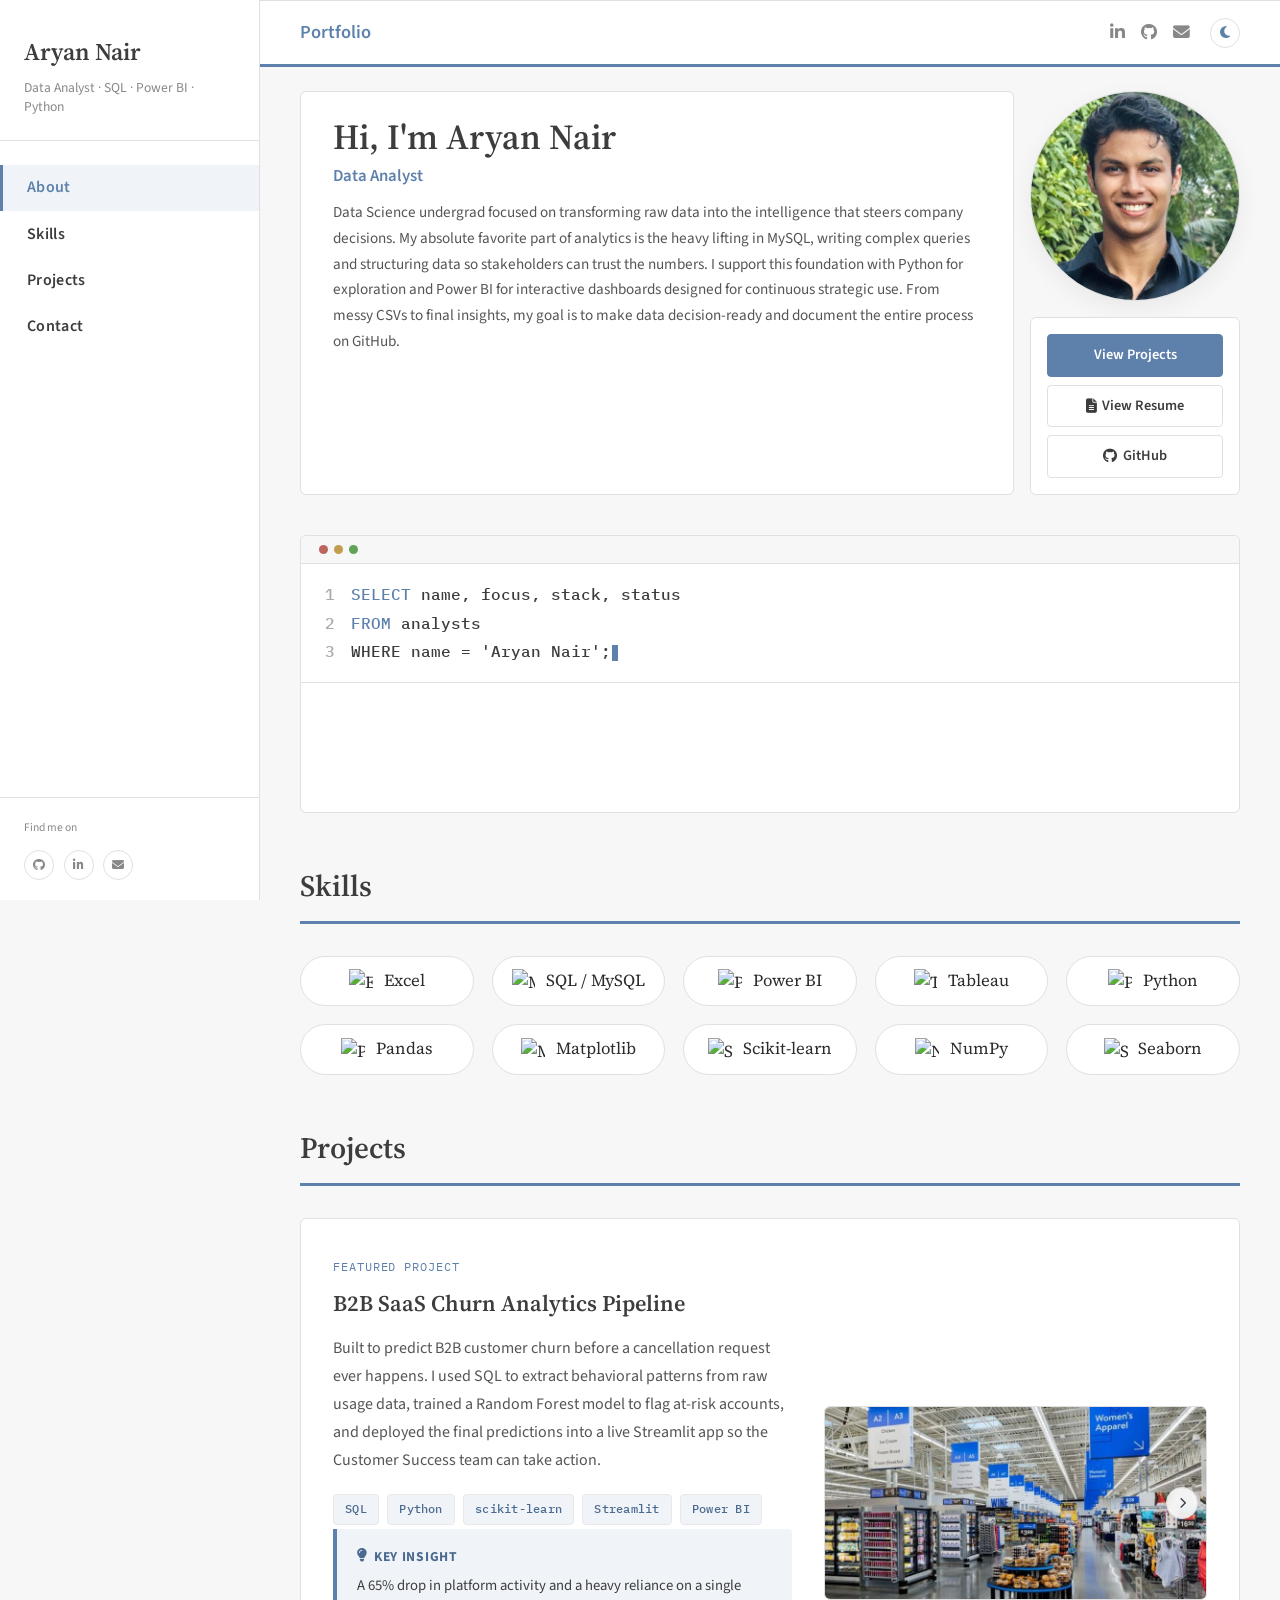
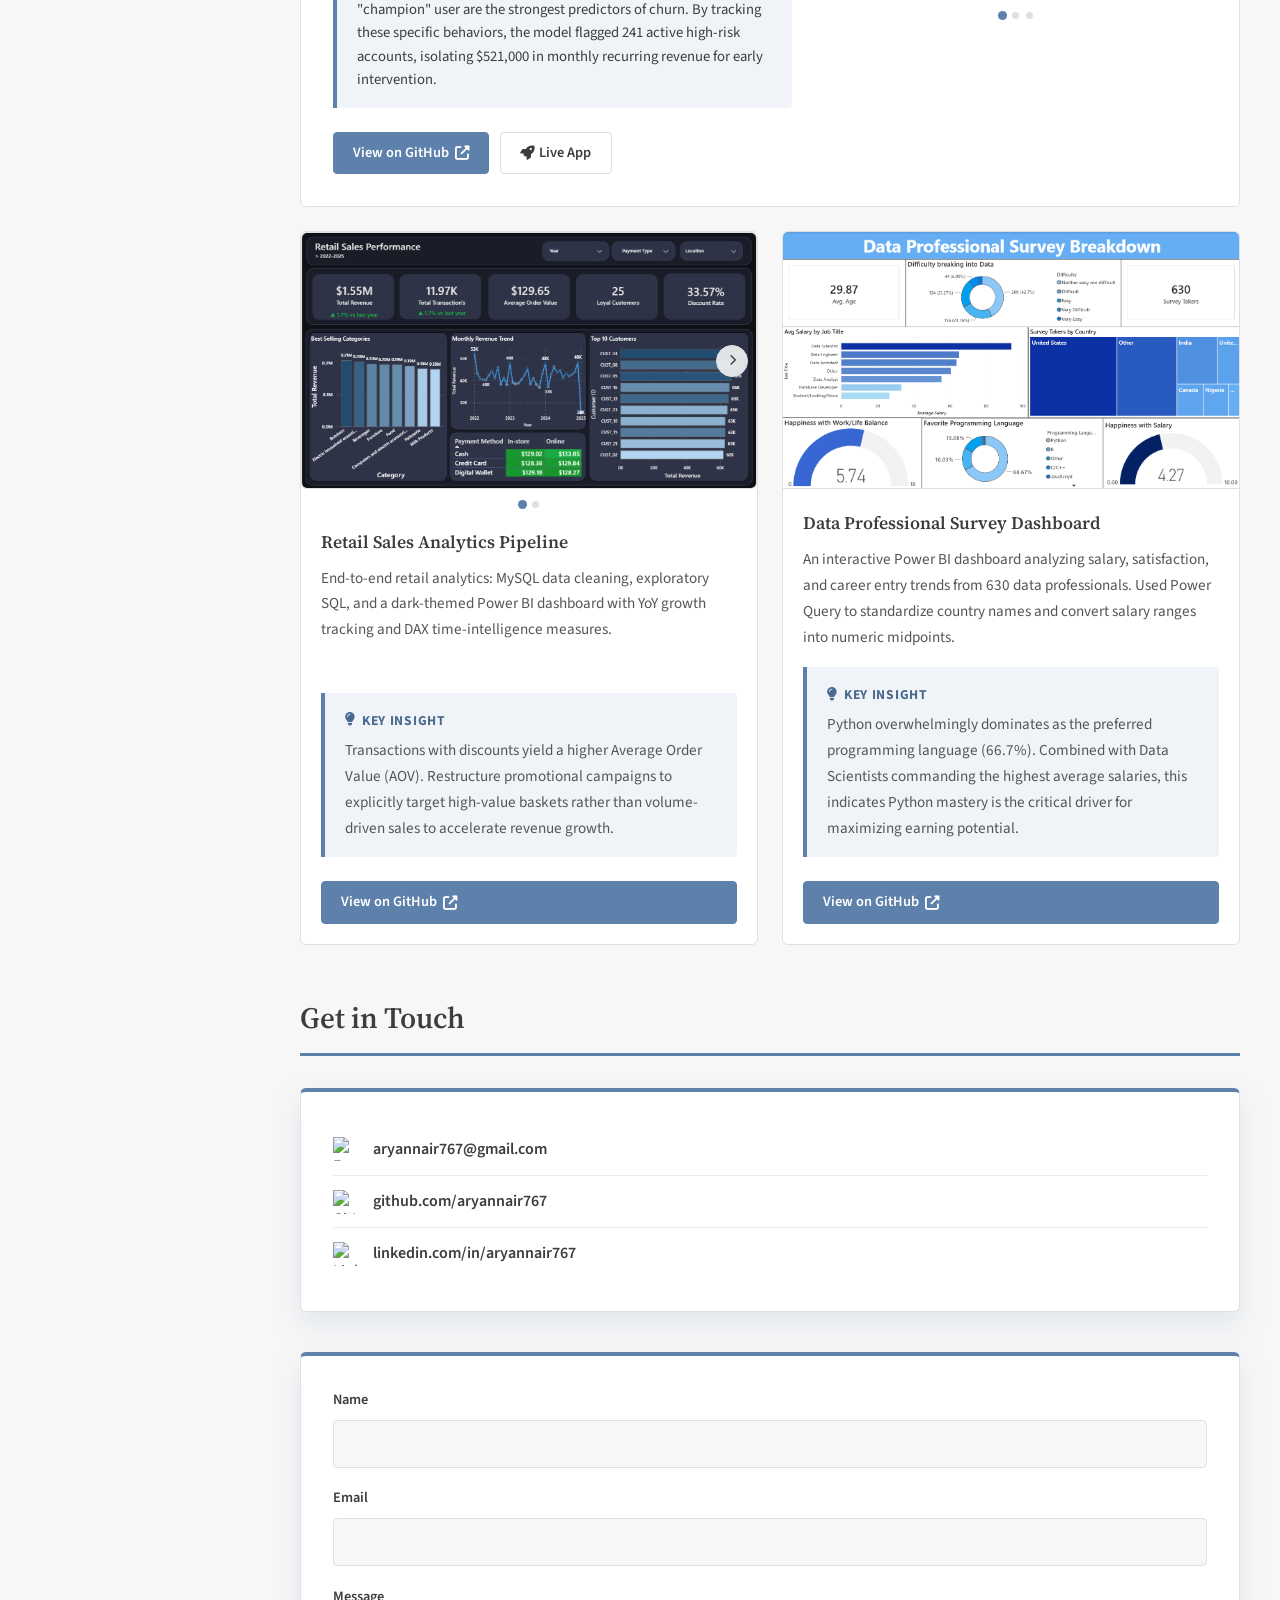
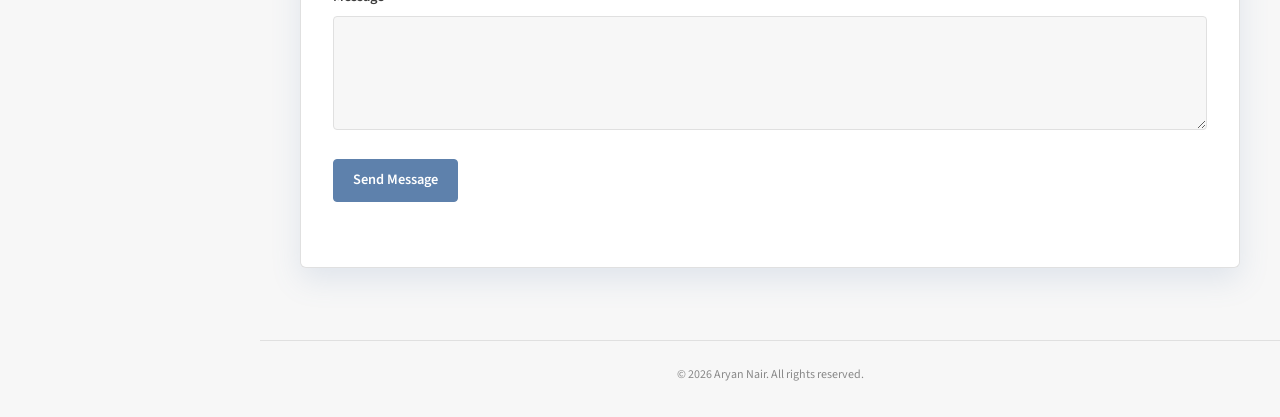
==== commit 4f0cf244: "Add B2B SaaS Churn Analytics Pipeline project" ====
--- a/index.html
+++ b/index.html
@@ -9,12 +9,22 @@
 <meta property="og:title" content="Aryan Nair — Data Analyst"/>
 <meta property="og:description" content="SQL, Power BI, and Python projects. Open to data analyst internships."/>
 <meta property="og:type" content="website"/>
-<meta property="og:image" content="images/pic10.jpg"/>
+<meta property="og:image" content="images/b2b-churn-dashboard.png"/>
 <link rel="stylesheet" href="assets/css/style.css"/>
 <link rel="preconnect" href="https://fonts.googleapis.com">
 <link rel="preconnect" href="https://fonts.gstatic.com" crossorigin>
 <link href="https://fonts.googleapis.com/css2?family=Inter:wght@400;500;600;700&family=IBM+Plex+Mono:wght@400;500;600&family=Source+Sans+3:wght@300;400;600;700&family=Source+Serif+4:wght@400;600&display=swap" rel="stylesheet">
 <link rel="stylesheet" href="https://cdnjs.cloudflare.com/ajax/libs/font-awesome/6.5.0/css/all.min.css"/>
+<style>
+.tech-tags{display:flex;flex-wrap:wrap;gap:.5rem;margin:.75rem 0 .25rem}
+.tech-tag{font-family:var(--mono);font-size:.75rem;font-weight:500;padding:.25rem .7rem;border-radius:4px;background:var(--accent-light);color:var(--accent-dark);border:1px solid var(--border-light);letter-spacing:.02em}
+.project-featured-actions{display:flex;flex-wrap:wrap;gap:.65rem;margin-top:1rem}
+.card-gallery{display:grid;grid-template-columns:1fr 1fr;gap:.4rem;padding:.4rem}
+.card-gallery a{display:block;border-radius:6px;overflow:hidden;transition:opacity .2s}
+.card-gallery a:hover{opacity:.85}
+.card-gallery img{width:100%;height:auto;display:block}
+body.dark-mode .tech-tag{background:rgba(94,129,172,.15);color:#8fb4d8;border-color:rgba(94,129,172,.25)}
+</style>
 </head>
 <body>
 <nav id="sidebar">
@@ -122,6 +132,90 @@
 <article class="project-featured reveal">
 <div class="project-featured-content">
 <span class="project-label">Featured Project</span>
+<h3><a href="https://github.com/aryannair767/b2b-churn-analysis-with-ml" target="_blank" rel="noopener">B2B SaaS Churn Analytics Pipeline</a></h3>
+<p>Built to predict B2B customer churn before a cancellation request ever happens. I used SQL to extract behavioral patterns from raw usage data, trained a Random Forest model to flag at-risk accounts, and deployed the final predictions into a live Streamlit app so the Customer Success team can take action.</p>
+<div class="tech-tags">
+<span class="tech-tag">SQL</span>
+<span class="tech-tag">Python</span>
+<span class="tech-tag">scikit-learn</span>
+<span class="tech-tag">Streamlit</span>
+<span class="tech-tag">Power BI</span>
+</div>
+<div class="impact-box">
+<span class="impact-title"><i class="fas fa-lightbulb"></i> Key Insight</span>
+<p>A 65% drop in platform activity and a heavy reliance on a single "champion" user are the strongest predictors of churn. By tracking these specific behaviors, the model flagged 241 active high-risk accounts, isolating $521,000 in monthly recurring revenue for early intervention.</p>
+</div>
+<div class="project-featured-actions">
+<a href="https://github.com/aryannair767/b2b-churn-analysis-with-ml" target="_blank" rel="noopener" class="btn btn-primary">View on GitHub <i class="fas fa-external-link-alt"></i></a>
+<a href="https://saas-churn-prediction-system.streamlit.app/" target="_blank" rel="noopener" class="btn btn-outline"><i class="fas fa-rocket"></i> Live App</a>
+</div>
+</div>
+<div class="project-featured-media">
+<div class="carousel">
+<button type="button" class="carousel-arrow carousel-prev" id="b2bCarouselPrev" aria-label="Previous"><i class="fas fa-chevron-left"></i></button>
+<div class="carousel-image-link">
+<img src="images/pic10.jpg" id="b2bCarouselImg" alt="B2B SaaS Churn Analytics Dashboard" loading="lazy" style="cursor:zoom-in"/>
+</div>
+<button type="button" class="carousel-arrow carousel-next" id="b2bCarouselNext" aria-label="Next"><i class="fas fa-chevron-right"></i></button>
+</div>
+<div class="carousel-dots" id="b2bCarouselDots" role="tablist"></div>
+<script>
+(function(){
+var imgs=['images/pic10.jpg','images/querySS1.png','images/querySS2.png','images/querySS3.png','images/pic12.png','images/pic13.png','images/shap-plot.png'];
+var img=document.getElementById('b2bCarouselImg'),
+prev=document.getElementById('b2bCarouselPrev'),
+next=document.getElementById('b2bCarouselNext'),
+dotsWrap=document.getElementById('b2bCarouselDots');
+if(!img||!prev||!next||!dotsWrap)return;
+dotsWrap.innerHTML='';var idx=0,dots=[],numDots=3;
+for(var n=0;n<numDots;n++){(function(n){var d=document.createElement('button');d.type='button';d.className='carousel-dot';
+d.setAttribute('aria-label','Section '+(n+1)+' of '+numDots);
+d.addEventListener('click',function(){show(Math.round(n*(imgs.length-1)/(numDots-1)));});
+dotsWrap.appendChild(d);dots.push(d);})(n);}
+function activeDot(){return Math.round(idx/(imgs.length-1)*(numDots-1));}
+function show(i){idx=Math.max(0,Math.min(imgs.length-1,i));img.src=imgs[idx];
+prev.style.visibility=idx===0?'hidden':'visible';
+next.style.visibility=idx===imgs.length-1?'hidden':'visible';
+var a=activeDot();dots.forEach(function(d,j){d.classList.toggle('active',j===a);});}
+prev.onclick=function(e){e.preventDefault();show(idx-1);};
+next.onclick=function(e){e.preventDefault();show(idx+1);};
+img.onclick=function(e){e.stopPropagation();if(window.openCustomLightbox)window.openCustomLightbox(imgs,idx);};
+show(0);
+})();
+</script>
+</div>
+</article>
+<div class="posts">
+<article class="post-card reveal">
+<div class="carousel">
+<button type="button" class="carousel-arrow carousel-prev" id="retailCardPrev" aria-label="Previous" style="visibility:hidden"><i class="fas fa-chevron-left"></i></button>
+<div class="carousel-image-link">
+<img src="images/retail-dashboard-2.png" id="retailCardImg" alt="Retail Sales Analytics Pipeline dashboard" loading="lazy" style="cursor:zoom-in"/>
+</div>
+<button type="button" class="carousel-arrow carousel-next" id="retailCardNext" aria-label="Next"><i class="fas fa-chevron-right"></i></button>
+</div>
+<div class="carousel-dots" id="retailCardDots" role="tablist"></div>
+<script>
+(function(){
+var imgs=['images/retail-dashboard-2.png','images/retail-sql.png'];
+var idx=0,img=document.getElementById('retailCardImg'),
+prev=document.getElementById('retailCardPrev'),
+next=document.getElementById('retailCardNext'),
+dotsWrap=document.getElementById('retailCardDots'),dots=[];
+imgs.forEach(function(_,i){var d=document.createElement('button');d.type='button';d.className='carousel-dot';
+d.setAttribute('aria-label','Show image '+(i+1)+' of '+imgs.length);
+d.addEventListener('click',function(){show(i);});dotsWrap.appendChild(d);dots.push(d);});
+function show(i){idx=Math.max(0,Math.min(imgs.length-1,i));img.src=imgs[idx];
+prev.style.visibility=idx===0?'hidden':'visible';
+next.style.visibility=idx===imgs.length-1?'hidden':'visible';
+dots.forEach(function(d,j){d.classList.toggle('active',j===idx);});}
+next.addEventListener('click',function(e){e.preventDefault();show(idx+1);});
+prev.addEventListener('click',function(e){e.preventDefault();show(idx-1);});
+img.onclick=function(e){e.stopPropagation();if(window.openCustomLightbox)window.openCustomLightbox(imgs,idx);};
+show(0);
+})();
+</script>
+<div class="card-body">
 <h3><a href="https://github.com/aryannair767/end-to-end-retail-sales-analysis" target="_blank" rel="noopener">Retail Sales Analytics Pipeline</a></h3>
 <p>End-to-end retail analytics: MySQL data cleaning, exploratory SQL, and a dark-themed Power BI dashboard with YoY growth tracking and DAX time-intelligence measures.</p>
 <div class="impact-box">
@@ -130,22 +224,17 @@
 </div>
 <a href="https://github.com/aryannair767/end-to-end-retail-sales-analysis" target="_blank" rel="noopener" class="btn btn-primary">View on GitHub <i class="fas fa-external-link-alt"></i></a>
 </div>
-<div class="project-featured-media">
-<div class="carousel">
-<button type="button" class="carousel-arrow carousel-prev" id="retailCarouselPrev" aria-label="Previous"><i class="fas fa-chevron-left"></i></button>
-<a href="https://github.com/aryannair767/end-to-end-retail-sales-analysis" target="_blank" rel="noopener" class="carousel-image-link">
-<img src="images/pic10.jpg" id="retailCarouselImg" class="lightbox-trigger" alt="Retail Sales Analytics" loading="lazy"/>
-</a>
-<button type="button" class="carousel-arrow carousel-next" id="retailCarouselNext" aria-label="Next"><i class="fas fa-chevron-right"></i></button>
-</div>
-<div class="carousel-dots" id="retailCarouselDots" role="tablist"></div>
-</div>
 </article>
-<div class="posts">
 <article class="post-card reveal">
-<a href="https://github.com/aryannair767/data-professional-survey-dashboard" target="_blank" rel="noopener" class="card-image">
-<img src="images/pic11.png" class="lightbox-trigger" alt="Data Professional Survey dashboard" loading="lazy"/>
-</a>
+<div class="card-image" style="cursor:zoom-in">
+<img src="images/pic11.png" id="surveyCardImg" alt="Data Professional Survey dashboard" loading="lazy"/>
+</div>
+<script>
+(function(){
+var img=document.getElementById('surveyCardImg');
+if(img)img.onclick=function(e){e.stopPropagation();if(window.openCustomLightbox)window.openCustomLightbox(['images/pic11.png'],0);};
+})();
+</script>
 <div class="card-body">
 <h3><a href="https://github.com/aryannair767/data-professional-survey-dashboard" target="_blank" rel="noopener">Data Professional Survey Dashboard</a></h3>
 <p>An interactive Power BI dashboard analyzing salary, satisfaction, and career entry trends from 630 data professionals. Used Power Query to standardize country names and convert salary ranges into numeric midpoints.</p>
@@ -156,13 +245,7 @@
 <a href="https://github.com/aryannair767/data-professional-survey-dashboard" target="_blank" rel="noopener" class="btn btn-primary">View on GitHub <i class="fas fa-external-link-alt"></i></a>
 </div>
 </article>
-<article class="post-card post-card-progress reveal">
-<div class="card-body">
-<span class="project-label">In Progress</span>
-<h3>Next Project</h3>
-<p>Deciding between a SQL / Power BI supply chain operations audit and a Python / Pandas Spotify listening-habits analysis. Check back soon.</p>
-</div>
-</article>
+
 </div>
 </section>
 <section id="contact">
@@ -202,10 +285,42 @@
 </footer>
 </div>
 <script src="assets/js/script.js"></script>
-<div id="lightbox" class="lightbox">
-<button type="button" class="lightbox-arrow lightbox-prev" id="lightboxPrev" aria-label="Previous"><i class="fas fa-chevron-left"></i></button>
-<img id="lightboxImg" src="" alt="Enlarged view"/>
-<button type="button" class="lightbox-arrow lightbox-next" id="lightboxNext" aria-label="Next"><i class="fas fa-chevron-right"></i></button>
-</div>
+<div id="customLightbox" class="lightbox">
+<button type="button" class="lightbox-arrow lightbox-prev" id="customLightboxPrev" aria-label="Previous"><i class="fas fa-chevron-left"></i></button>
+<img id="customLightboxImg" src="" alt="Enlarged view"/>
+<button type="button" class="lightbox-arrow lightbox-next" id="customLightboxNext" aria-label="Next"><i class="fas fa-chevron-right"></i></button>
+</div>
+<script>
+(function(){
+  var lb = document.getElementById('customLightbox');
+  var lbImg = document.getElementById('customLightboxImg');
+  var lbPrev = document.getElementById('customLightboxPrev');
+  var lbNext = document.getElementById('customLightboxNext');
+
+  var curGal = [], curIdx = 0;
+  function render(){
+    if(!curGal.length) return;
+    lbImg.src = curGal[curIdx];
+    lbPrev.style.visibility = curIdx > 0 ? 'visible' : 'hidden';
+    lbNext.style.visibility = curIdx < curGal.length - 1 ? 'visible' : 'hidden';
+  }
+
+  window.openCustomLightbox = function(gallery, idx) {
+    curGal = gallery; curIdx = idx; render();
+    lb.classList.add('visible');
+  };
+
+  lbPrev.onclick = function(e){ e.stopPropagation(); if(curIdx > 0){ curIdx--; render(); } };
+  lbNext.onclick = function(e){ e.stopPropagation(); if(curIdx < curGal.length - 1){ curIdx++; render(); } };
+  lb.onclick = function(e){ if(e.target === lb) lb.classList.remove('visible'); };
+
+  document.addEventListener('keydown', function(e){
+    if(!lb.classList.contains('visible')) return;
+    if(e.key === 'ArrowRight' && curIdx < curGal.length - 1){ curIdx++; render(); }
+    else if(e.key === 'ArrowLeft' && curIdx > 0){ curIdx--; render(); }
+    else if(e.key === 'Escape'){ lb.classList.remove('visible'); }
+  });
+})();
+</script>
 </body>
 </html>
--- a/assets/css/style.css
+++ b/assets/css/style.css
@@ -121,6 +121,9 @@
 .db-panel{background:var(--white);border:1px solid var(--border);border-radius:6px;overflow:hidden;margin-top:2.5rem}
 .db-panel-bar{display:flex;gap:6px;padding:.5em 1em;border-bottom:1px solid var(--border);background:var(--off)}
 .db-panel-bar .dot{width:9px;height:9px;border-radius:50%;background:var(--border)}
+.db-panel-bar .dot:nth-child(1){background:#bb655f}
+.db-panel-bar .dot:nth-child(2){background:#c39d4e}
+.db-panel-bar .dot:nth-child(3){background:#60a358}
 .db-query{margin:0;padding:1em 1.5em;font-family:var(--mono);font-size:1rem;font-weight:500;line-height:1.8;background:var(--white)}
 .db-line{display:flex}
 .db-ln{width:1.6em;flex-shrink:0;color:var(--faint);user-select:none}
@@ -316,7 +319,6 @@
 body.dark-mode .btn-primary{color:#ffffff!important}
 body.dark-mode .db-panel{background:#111111;border-color:var(--border)}
 body.dark-mode .db-panel-bar{background:#0c0c0c;border-color:var(--border)}
-body.dark-mode .db-panel-bar .dot{background:#3a3a3a}
 body.dark-mode .db-query{background:#111111}
 body.dark-mode .db-table th{background:#1a1a1a;color:var(--muted)}
 body.dark-mode .db-table td{color:var(--text)}
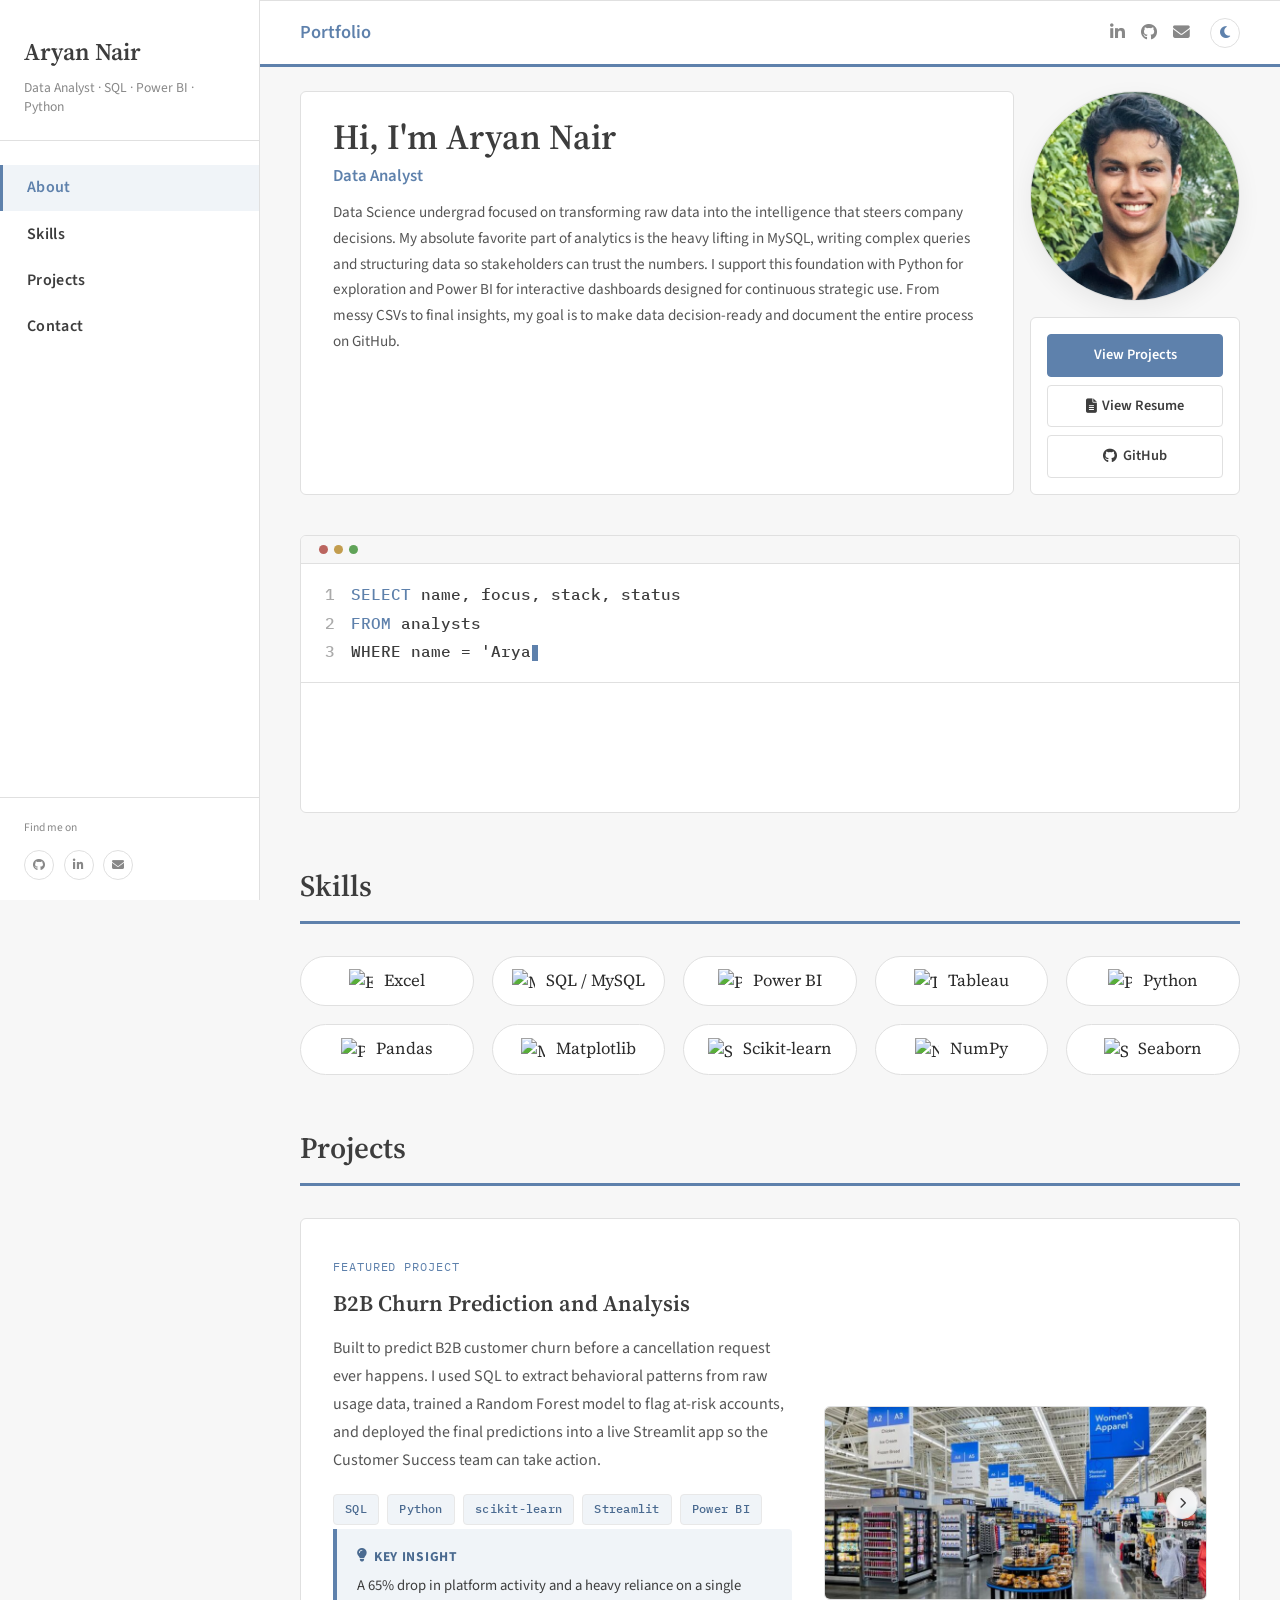
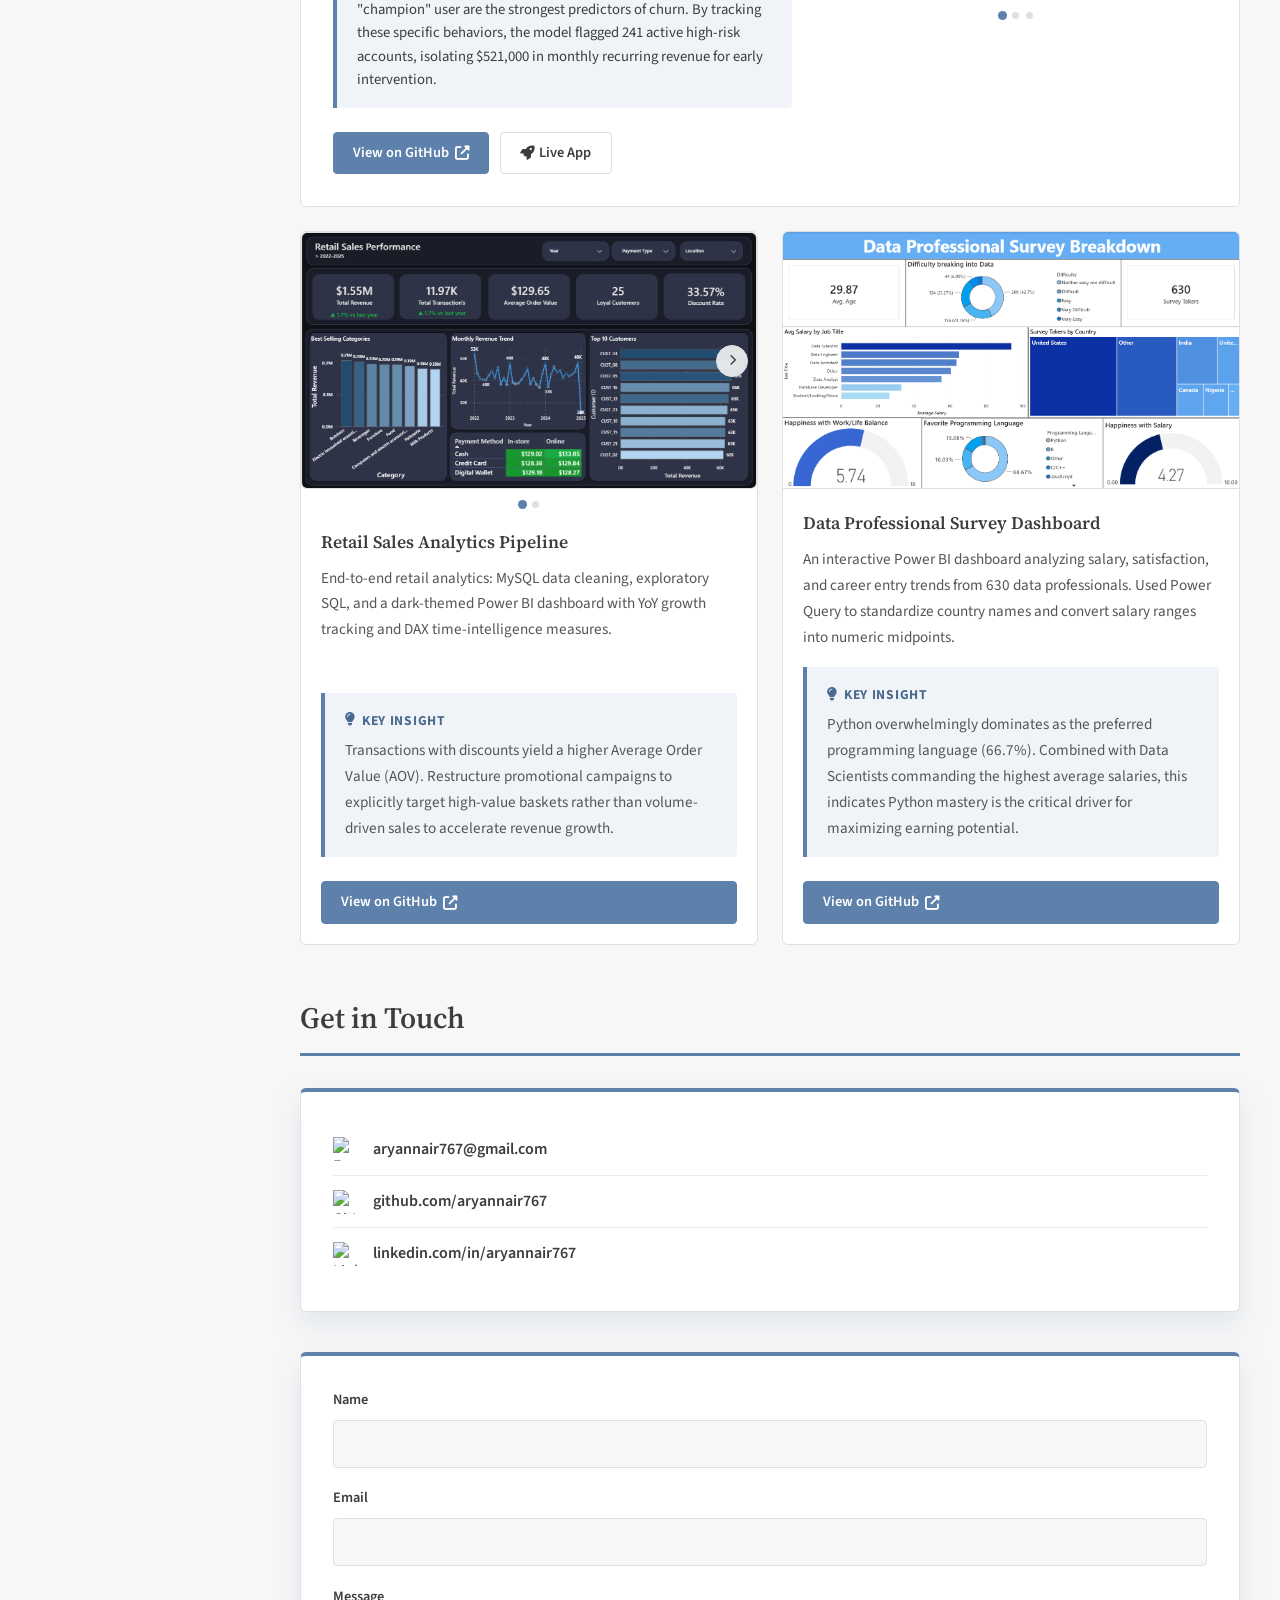
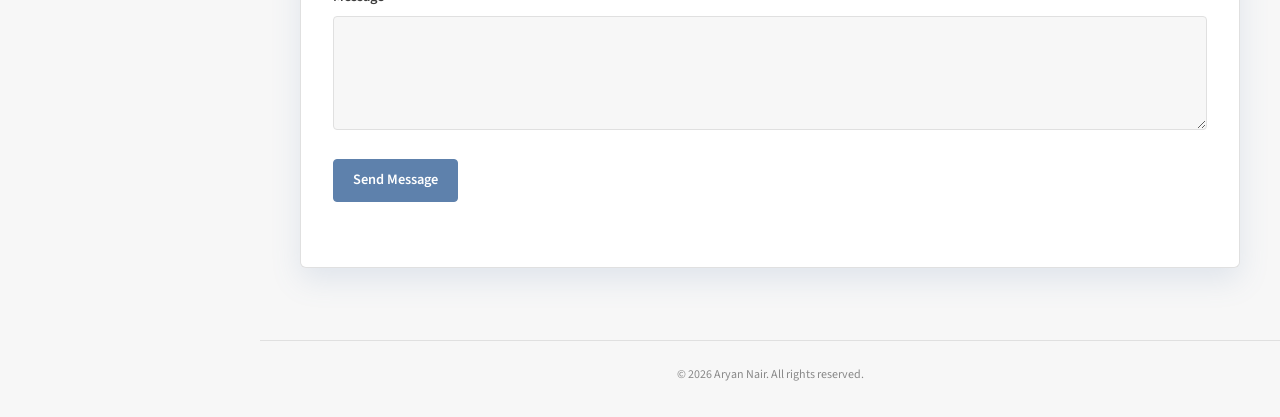
==== commit 53bad275: "Update index.html" ====
--- a/index.html
+++ b/index.html
@@ -132,7 +132,7 @@
 <article class="project-featured reveal">
 <div class="project-featured-content">
 <span class="project-label">Featured Project</span>
-<h3><a href="https://github.com/aryannair767/b2b-churn-analysis-with-ml" target="_blank" rel="noopener">B2B SaaS Churn Analytics Pipeline</a></h3>
+<h3><a href="https://github.com/aryannair767/b2b-churn-analysis-with-ml" target="_blank" rel="noopener">B2B Churn Prediction and Analysis</a></h3>
 <p>Built to predict B2B customer churn before a cancellation request ever happens. I used SQL to extract behavioral patterns from raw usage data, trained a Random Forest model to flag at-risk accounts, and deployed the final predictions into a live Streamlit app so the Customer Success team can take action.</p>
 <div class="tech-tags">
 <span class="tech-tag">SQL</span>
@@ -323,4 +323,4 @@
 })();
 </script>
 </body>
-</html>+</html>
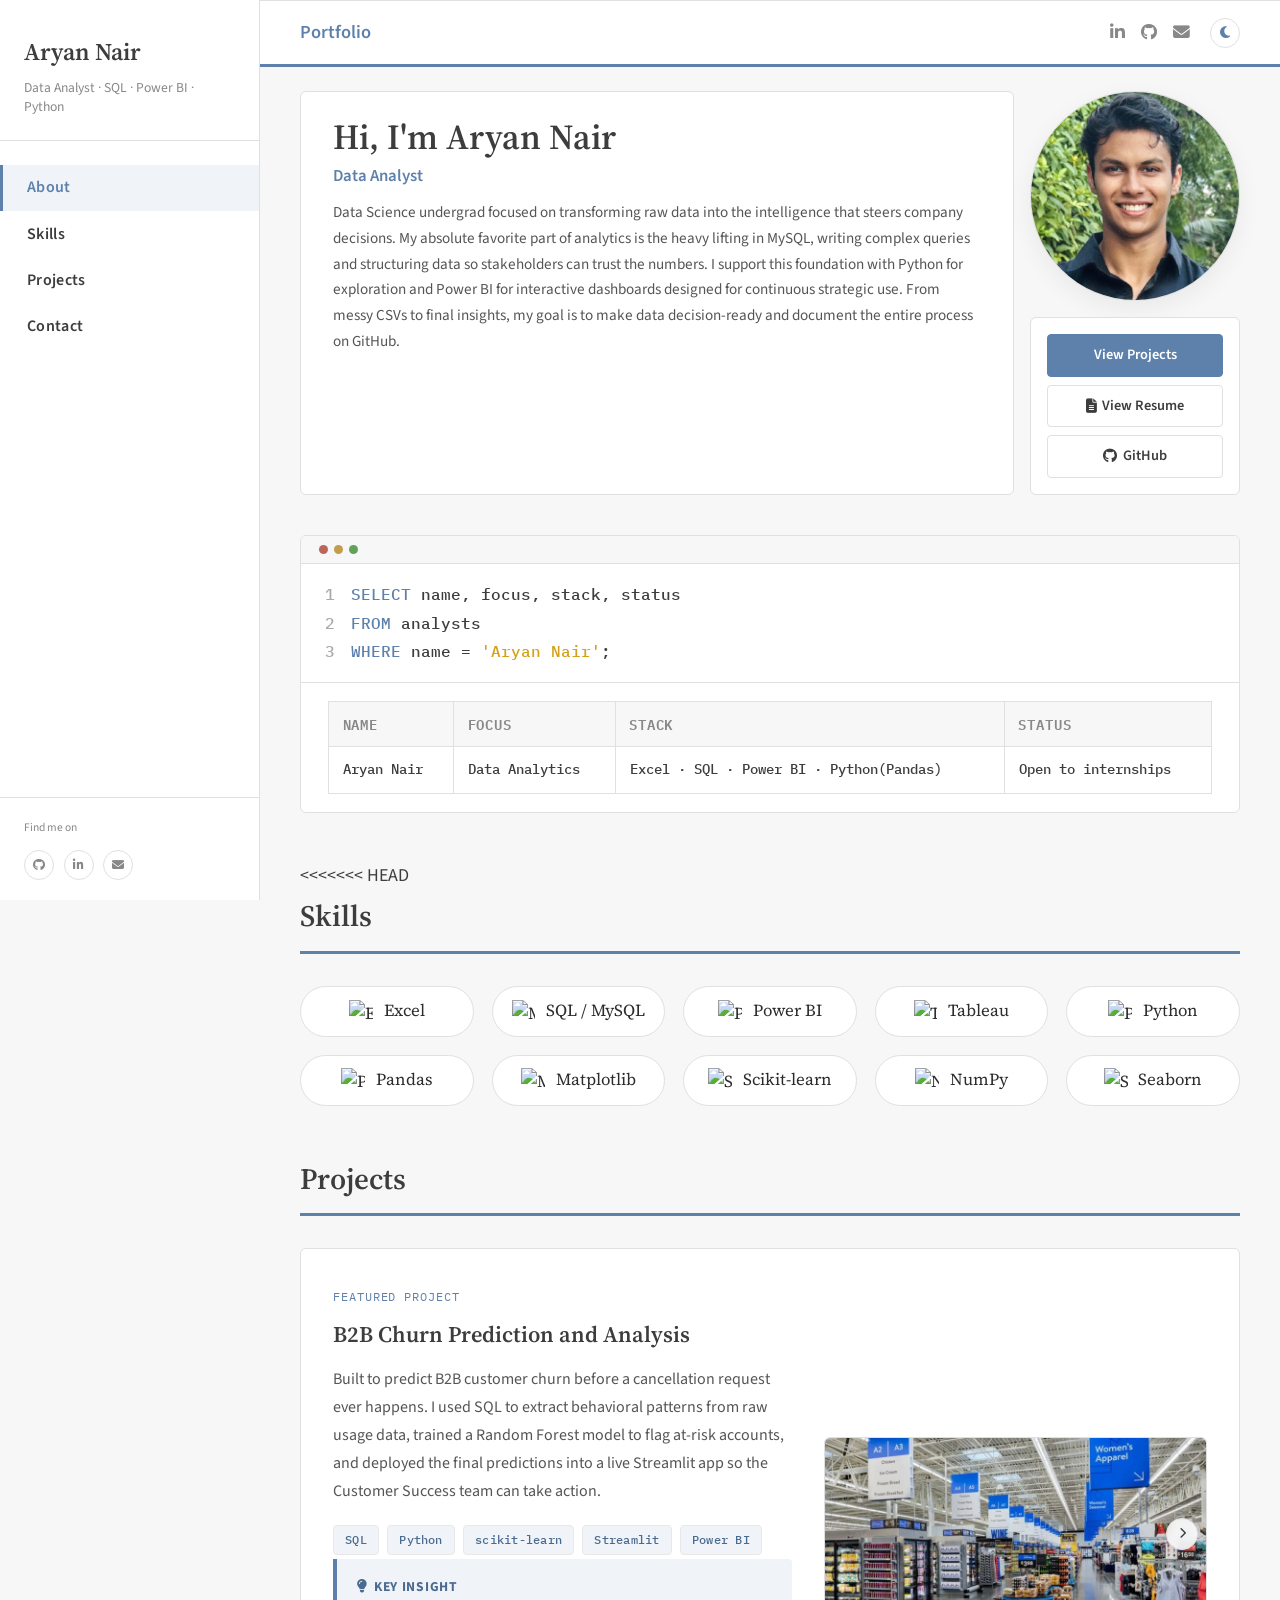
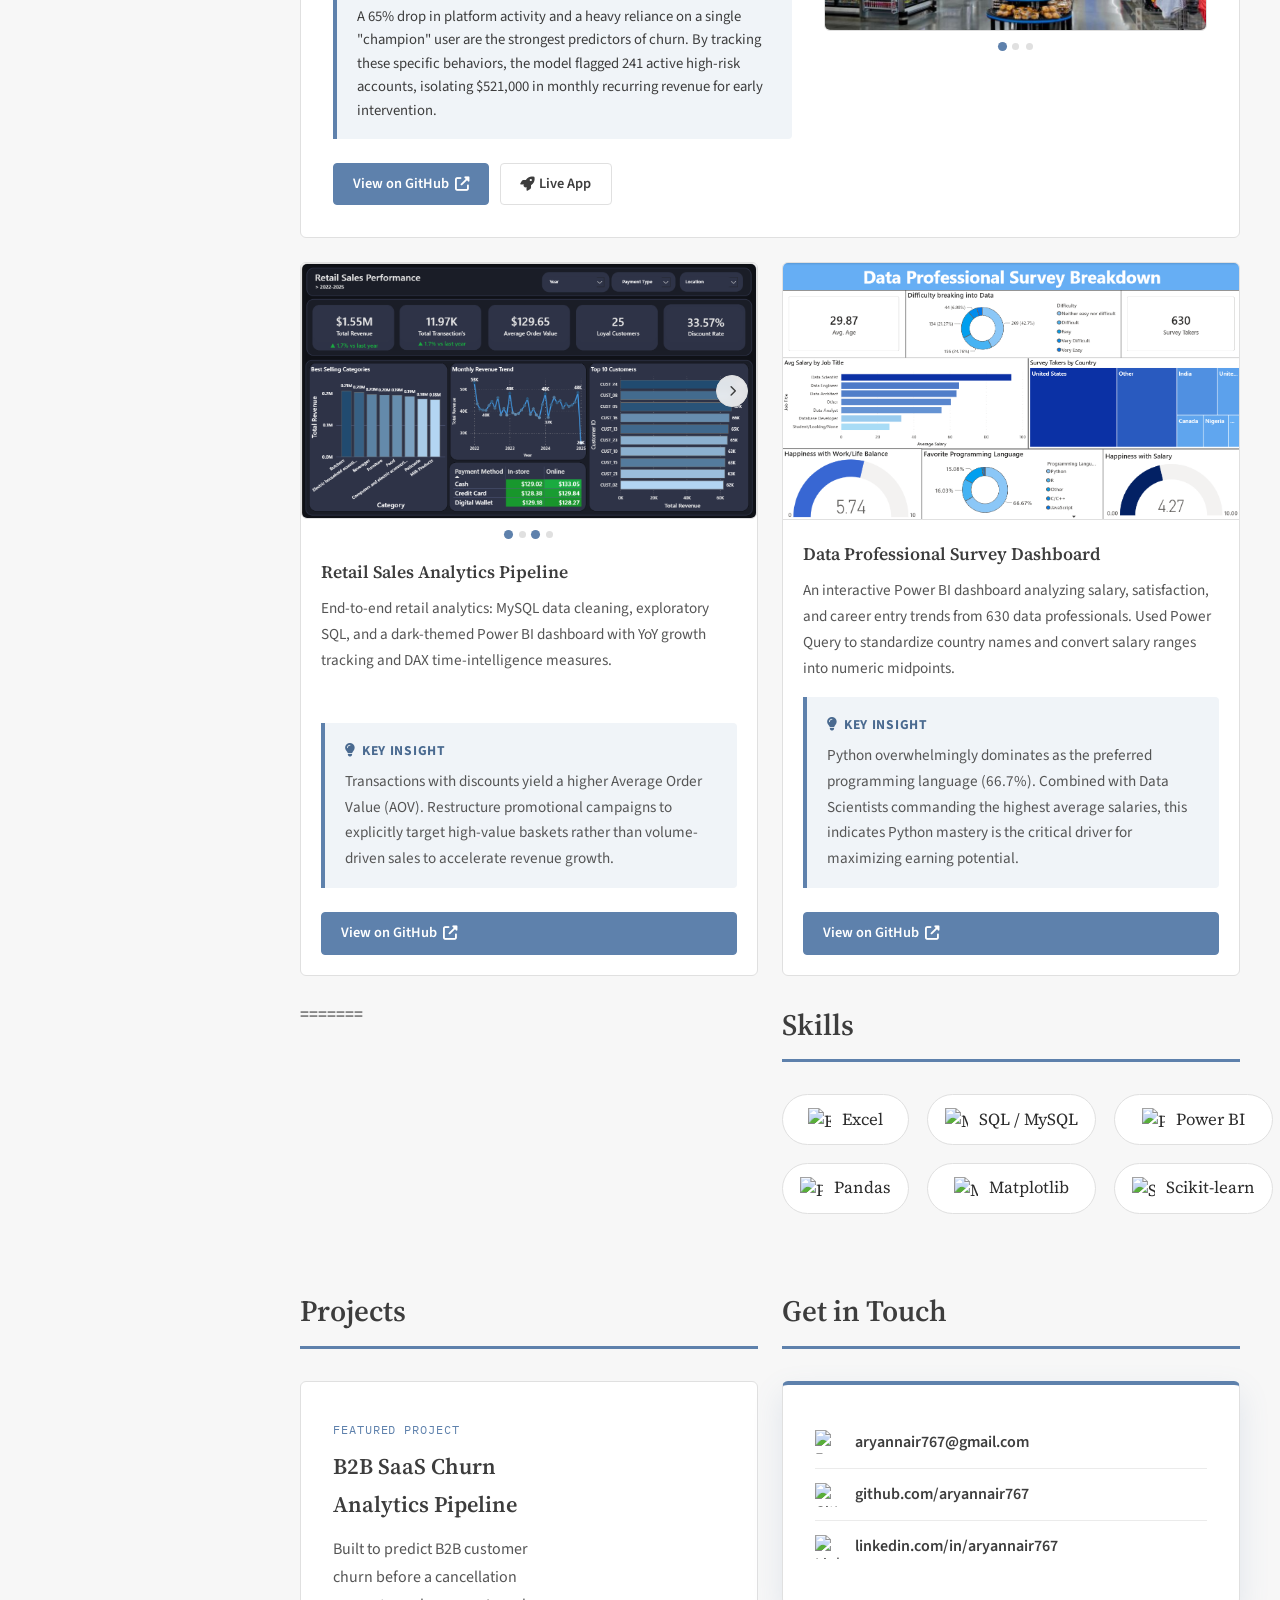
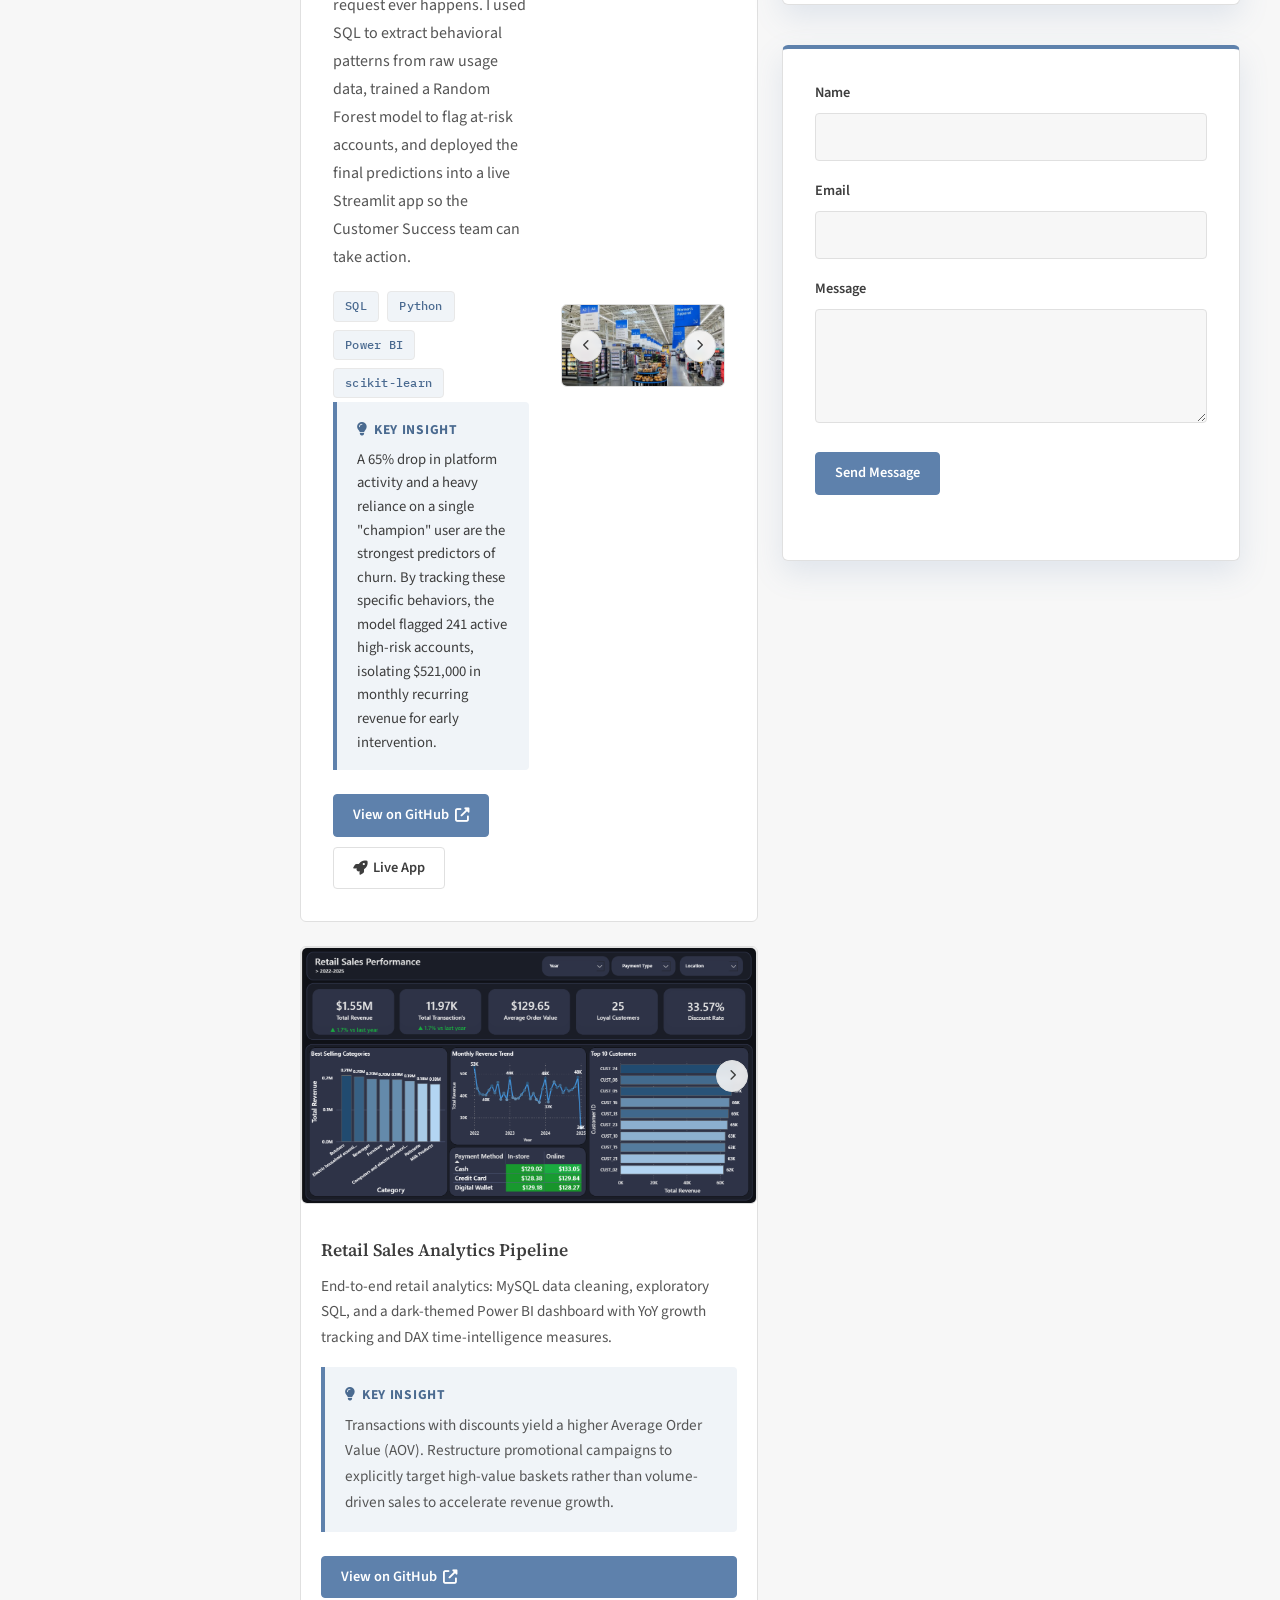
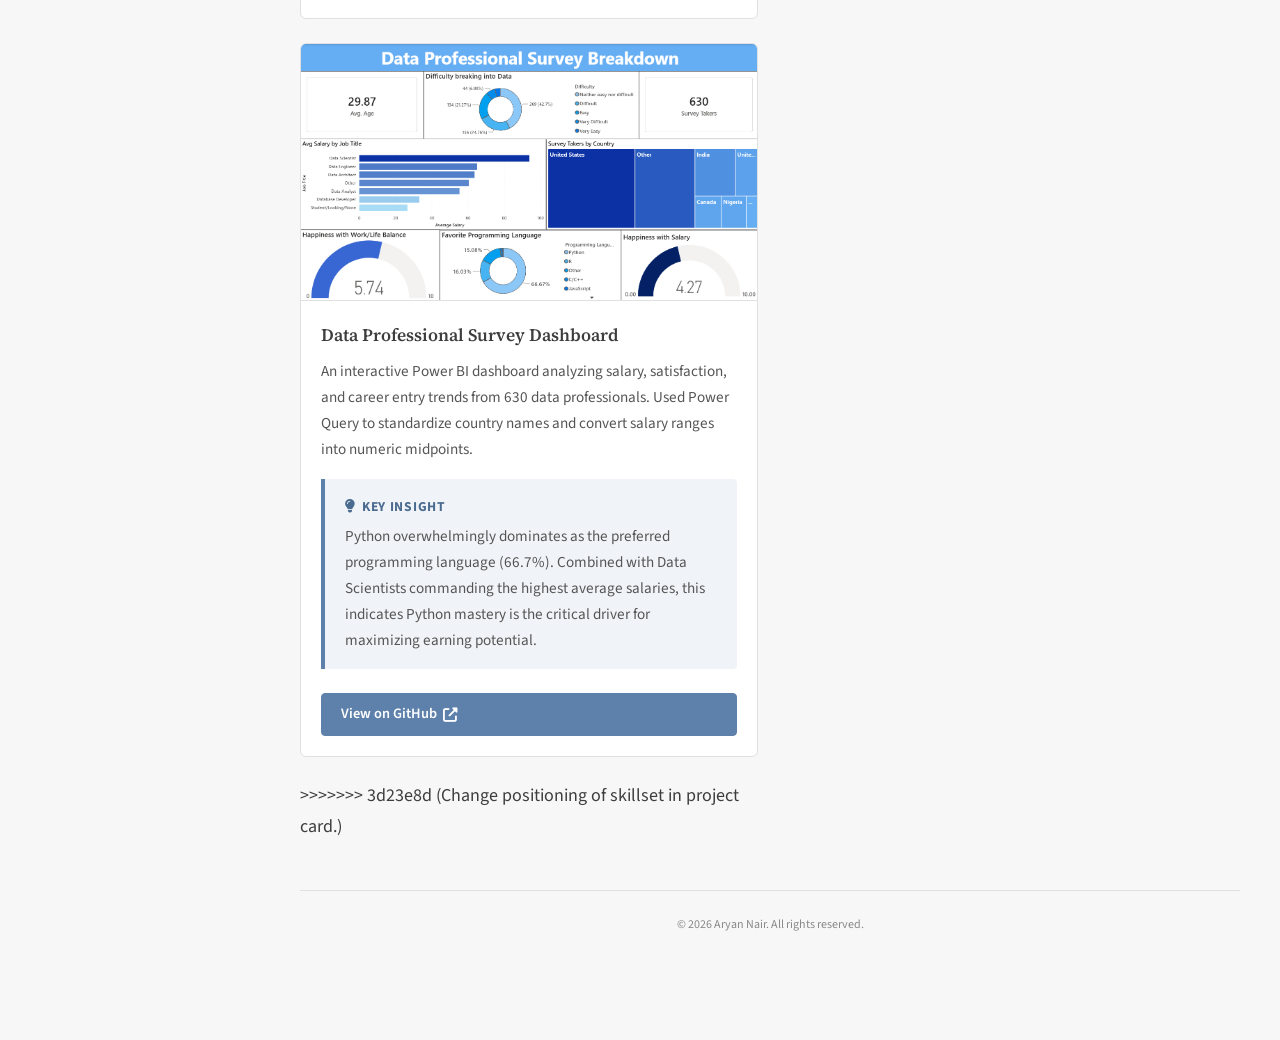
==== commit 71e7b7ab: "Change positioning of skillset in project card." ====
--- a/index.html
+++ b/index.html
@@ -1,117 +1,189 @@
 <!DOCTYPE html>
 <html lang="en">
+
 <head>
-<meta charset="utf-8"/>
-<title>Aryan Nair — Data Analyst</title>
-<meta name="description" content="Data analytics portfolio by Aryan Nair — SQL, Power BI, and Python projects. Currently seeking a first data analyst internship."/>
-<meta name="viewport" content="width=device-width, initial-scale=1"/>
-<meta name="theme-color" content="#f7f7f7"/>
-<meta property="og:title" content="Aryan Nair — Data Analyst"/>
-<meta property="og:description" content="SQL, Power BI, and Python projects. Open to data analyst internships."/>
-<meta property="og:type" content="website"/>
-<meta property="og:image" content="images/b2b-churn-dashboard.png"/>
-<link rel="stylesheet" href="assets/css/style.css"/>
-<link rel="preconnect" href="https://fonts.googleapis.com">
-<link rel="preconnect" href="https://fonts.gstatic.com" crossorigin>
-<link href="https://fonts.googleapis.com/css2?family=Inter:wght@400;500;600;700&family=IBM+Plex+Mono:wght@400;500;600&family=Source+Sans+3:wght@300;400;600;700&family=Source+Serif+4:wght@400;600&display=swap" rel="stylesheet">
-<link rel="stylesheet" href="https://cdnjs.cloudflare.com/ajax/libs/font-awesome/6.5.0/css/all.min.css"/>
-<style>
-.tech-tags{display:flex;flex-wrap:wrap;gap:.5rem;margin:.75rem 0 .25rem}
-.tech-tag{font-family:var(--mono);font-size:.75rem;font-weight:500;padding:.25rem .7rem;border-radius:4px;background:var(--accent-light);color:var(--accent-dark);border:1px solid var(--border-light);letter-spacing:.02em}
-.project-featured-actions{display:flex;flex-wrap:wrap;gap:.65rem;margin-top:1rem}
-.card-gallery{display:grid;grid-template-columns:1fr 1fr;gap:.4rem;padding:.4rem}
-.card-gallery a{display:block;border-radius:6px;overflow:hidden;transition:opacity .2s}
-.card-gallery a:hover{opacity:.85}
-.card-gallery img{width:100%;height:auto;display:block}
-body.dark-mode .tech-tag{background:rgba(94,129,172,.15);color:#8fb4d8;border-color:rgba(94,129,172,.25)}
-</style>
+  <meta charset="utf-8" />
+  <title>Aryan Nair — Data Analyst</title>
+  <meta name="description"
+    content="Data analytics portfolio by Aryan Nair — SQL, Power BI, and Python projects. Currently seeking a first data analyst internship." />
+  <meta name="viewport" content="width=device-width, initial-scale=1" />
+  <meta name="theme-color" content="#f7f7f7" />
+  <meta property="og:title" content="Aryan Nair — Data Analyst" />
+  <meta property="og:description" content="SQL, Power BI, and Python projects. Open to data analyst internships." />
+  <meta property="og:type" content="website" />
+  <meta property="og:image" content="images/b2b-churn-dashboard.png" />
+  <link rel="stylesheet" href="assets/css/style.css" />
+  <link rel="preconnect" href="https://fonts.googleapis.com">
+  <link rel="preconnect" href="https://fonts.gstatic.com" crossorigin>
+  <link
+    href="https://fonts.googleapis.com/css2?family=Inter:wght@400;500;600;700&family=IBM+Plex+Mono:wght@400;500;600&family=Source+Sans+3:wght@300;400;600;700&family=Source+Serif+4:wght@400;600&display=swap"
+    rel="stylesheet">
+  <link rel="stylesheet" href="https://cdnjs.cloudflare.com/ajax/libs/font-awesome/6.5.0/css/all.min.css" />
+  <style>
+    .tech-tags {
+      display: flex;
+      flex-wrap: wrap;
+      gap: .5rem;
+      margin: .75rem 0 .25rem
+    }
+
+    .tech-tag {
+      font-family: var(--mono);
+      font-size: .75rem;
+      font-weight: 500;
+      padding: .25rem .7rem;
+      border-radius: 4px;
+      background: var(--accent-light);
+      color: var(--accent-dark);
+      border: 1px solid var(--border-light);
+      letter-spacing: .02em
+    }
+
+    .project-featured-actions {
+      display: flex;
+      flex-wrap: wrap;
+      gap: .65rem;
+      margin-top: 1rem
+    }
+
+    .card-gallery {
+      display: grid;
+      grid-template-columns: 1fr 1fr;
+      gap: .4rem;
+      padding: .4rem
+    }
+
+    .card-gallery a {
+      display: block;
+      border-radius: 6px;
+      overflow: hidden;
+      transition: opacity .2s
+    }
+
+    .card-gallery a:hover {
+      opacity: .85
+    }
+
+    .card-gallery img {
+      width: 100%;
+      height: auto;
+      display: block
+    }
+
+    body.dark-mode .tech-tag {
+      background: rgba(94, 129, 172, .15);
+      color: #8fb4d8;
+      border-color: rgba(94, 129, 172, .25)
+    }
+  </style>
 </head>
+
 <body>
-<nav id="sidebar">
-<div class="sidebar-brand">
-<h1>Aryan Nair</h1>
-<p>Data Analyst · SQL · Power BI · Python</p>
-</div>
-<div class="sidebar-nav">
-<ul>
-<li><a href="#about" class="sidebar-link active" data-nav-target="about">About</a></li>
-<li><a href="#skills" class="sidebar-link" data-nav-target="skills">Skills</a></li>
-<li><a href="#projects" class="sidebar-link" data-nav-target="projects">Projects</a></li>
-<li><a href="#contact" class="sidebar-link" data-nav-target="contact">Contact</a></li>
-</ul>
-</div>
-<div class="sidebar-footer">
-<p>Find me on</p>
-<div class="social-icons">
-<a href="https://github.com/aryannair767" target="_blank" rel="noopener" title="GitHub"><i class="fab fa-github"></i></a>
-<a href="https://www.linkedin.com/in/aryannair767/" target="_blank" rel="noopener" title="LinkedIn"><i class="fab fa-linkedin-in"></i></a>
-<a href="mailto:aryannair767@gmail.com" title="Email"><i class="fas fa-envelope"></i></a>
-</div>
-</div>
-</nav>
-<div class="sidebar-overlay" id="sidebarOverlay"></div>
-<div id="main">
-<header class="mobile-header" id="mobileHeader">
-<button class="mobile-toggle" id="mobileToggle" aria-label="Toggle menu"><i class="fas fa-bars"></i></button>
-<span class="mobile-brand">Aryan Nair</span>
-</header>
-<div class="top-bar">
-<div class="top-bar-brand">Portfolio</div>
-<div class="top-bar-socials">
-<a href="https://www.linkedin.com/in/aryannair767/" target="_blank" rel="noopener" title="LinkedIn"><i class="fab fa-linkedin-in"></i></a>
-<a href="https://github.com/aryannair767" target="_blank" rel="noopener" title="GitHub"><i class="fab fa-github"></i></a>
-<a href="mailto:aryannair767@gmail.com" title="Email"><i class="fas fa-envelope"></i></a>
-<button type="button" id="darkModeBtn" class="dark-mode-btn" title="Dark mode" aria-label="Toggle dark mode"><i class="fas fa-moon"></i></button>
-</div>
-</div>
-<div class="inner">
-<section id="about">
-<div class="about-grid">
-<div class="about-left">
-<div class="banner reveal">
-<h1>Hi, I'm Aryan Nair</h1>
-<p class="banner-subtitle">Data Analyst</p>
-<p class="banner-bio">Data Science undergrad focused on transforming raw data into the intelligence that steers company decisions. My absolute favorite part of analytics is the heavy lifting in MySQL, writing complex queries and structuring data so stakeholders can trust the numbers. I support this foundation with Python for exploration and Power BI for interactive dashboards designed for continuous strategic use. From messy CSVs to final insights, my goal is to make data decision-ready and document the entire process on GitHub.</p>
-
-</div>
-</div>
-<div class="about-right reveal">
-<div class="profile-placeholder">
-<img src="images/mypic.jpeg" alt="Aryan Nair" class="profile-photo" onerror="this.style.display='none';this.nextElementSibling.style.display='flex'"/>
-<div class="profile-fallback" style="display:none"><i class="fas fa-user"></i></div>
-</div>
-<div class="profile-actions">
-<a href="#projects" class="btn btn-primary">View Projects</a>
-<a href="Aryan_Nair_Resume_3.pdf" target="_blank" rel="noopener" class="btn btn-outline"><i class="fas fa-file-alt"></i> View Resume</a>
-<a href="https://github.com/aryannair767" target="_blank" rel="noopener" class="btn btn-outline"><i class="fab fa-github"></i> GitHub</a>
-</div>
-</div>
-</div>
-<p class="sr-only">SQL query: SELECT name, focus, stack, status FROM analysts WHERE name = 'Aryan Nair';</p>
-<div class="db-panel reveal">
-<div class="db-panel-bar" aria-hidden="true">
-<span class="dot"></span><span class="dot"></span><span class="dot"></span>
-</div>
-<pre class="db-query" id="sqlQuery" aria-hidden="true"><span class="db-line"><span class="db-ln">1</span><span class="db-code">SELECT name, focus, stack, status</span></span><span class="db-line"><span class="db-ln">2</span><span class="db-code">FROM analysts</span></span><span class="db-line"><span class="db-ln">3</span><span class="db-code">WHERE name = 'Aryan Nair';</span></span></pre>
-<div class="db-divider"></div>
-<div class="db-results-wrap">
-<table class="db-table" id="sqlResult">
-<thead>
-<tr><th>name</th><th>focus</th><th>stack</th><th>status</th></tr>
-</thead>
-<tbody>
-<tr>
-<td>Aryan Nair</td>
-<td>Data Analytics</td>
-<td>Excel · SQL · Power BI · Python(Pandas)</td>
-<td>Open to internships</td>
-</tr>
-</tbody>
-</table>
-</div>
-</div>
-</section>
-
+  <nav id="sidebar">
+    <div class="sidebar-brand">
+      <h1>Aryan Nair</h1>
+      <p>Data Analyst · SQL · Power BI · Python</p>
+    </div>
+    <div class="sidebar-nav">
+      <ul>
+        <li><a href="#about" class="sidebar-link active" data-nav-target="about">About</a></li>
+        <li><a href="#skills" class="sidebar-link" data-nav-target="skills">Skills</a></li>
+        <li><a href="#projects" class="sidebar-link" data-nav-target="projects">Projects</a></li>
+        <li><a href="#contact" class="sidebar-link" data-nav-target="contact">Contact</a></li>
+      </ul>
+    </div>
+    <div class="sidebar-footer">
+      <p>Find me on</p>
+      <div class="social-icons">
+        <a href="https://github.com/aryannair767" target="_blank" rel="noopener" title="GitHub"><i
+            class="fab fa-github"></i></a>
+        <a href="https://www.linkedin.com/in/aryannair767/" target="_blank" rel="noopener" title="LinkedIn"><i
+            class="fab fa-linkedin-in"></i></a>
+        <a href="mailto:aryannair767@gmail.com" title="Email"><i class="fas fa-envelope"></i></a>
+      </div>
+    </div>
+  </nav>
+  <div class="sidebar-overlay" id="sidebarOverlay"></div>
+  <div id="main">
+    <header class="mobile-header" id="mobileHeader">
+      <button class="mobile-toggle" id="mobileToggle" aria-label="Toggle menu"><i class="fas fa-bars"></i></button>
+      <span class="mobile-brand">Aryan Nair</span>
+    </header>
+    <div class="top-bar">
+      <div class="top-bar-brand">Portfolio</div>
+      <div class="top-bar-socials">
+        <a href="https://www.linkedin.com/in/aryannair767/" target="_blank" rel="noopener" title="LinkedIn"><i
+            class="fab fa-linkedin-in"></i></a>
+        <a href="https://github.com/aryannair767" target="_blank" rel="noopener" title="GitHub"><i
+            class="fab fa-github"></i></a>
+        <a href="mailto:aryannair767@gmail.com" title="Email"><i class="fas fa-envelope"></i></a>
+        <button type="button" id="darkModeBtn" class="dark-mode-btn" title="Dark mode" aria-label="Toggle dark mode"><i
+            class="fas fa-moon"></i></button>
+      </div>
+    </div>
+    <div class="inner">
+      <section id="about">
+        <div class="about-grid">
+          <div class="about-left">
+            <div class="banner reveal">
+              <h1>Hi, I'm Aryan Nair</h1>
+              <p class="banner-subtitle">Data Analyst</p>
+              <p class="banner-bio">Data Science undergrad focused on transforming raw data into the intelligence that
+                steers company decisions. My absolute favorite part of analytics is the heavy lifting in MySQL, writing
+                complex queries and structuring data so stakeholders can trust the numbers. I support this foundation
+                with Python for exploration and Power BI for interactive dashboards designed for continuous strategic
+                use. From messy CSVs to final insights, my goal is to make data decision-ready and document the entire
+                process on GitHub.</p>
+
+            </div>
+          </div>
+          <div class="about-right reveal">
+            <div class="profile-placeholder">
+              <img src="images/mypic.jpeg" alt="Aryan Nair" class="profile-photo"
+                onerror="this.style.display='none';this.nextElementSibling.style.display='flex'" />
+              <div class="profile-fallback" style="display:none"><i class="fas fa-user"></i></div>
+            </div>
+            <div class="profile-actions">
+              <a href="#projects" class="btn btn-primary">View Projects</a>
+              <a href="Aryan_Nair_Resume_3.pdf" target="_blank" rel="noopener" class="btn btn-outline"><i
+                  class="fas fa-file-alt"></i> View Resume</a>
+              <a href="https://github.com/aryannair767" target="_blank" rel="noopener" class="btn btn-outline"><i
+                  class="fab fa-github"></i> GitHub</a>
+            </div>
+          </div>
+        </div>
+        <p class="sr-only">SQL query: SELECT name, focus, stack, status FROM analysts WHERE name = 'Aryan Nair';</p>
+        <div class="db-panel reveal">
+          <div class="db-panel-bar" aria-hidden="true">
+            <span class="dot"></span><span class="dot"></span><span class="dot"></span>
+          </div>
+          <pre class="db-query" id="sqlQuery"
+            aria-hidden="true"><span class="db-line"><span class="db-ln">1</span><span class="db-code">SELECT name, focus, stack, status</span></span><span class="db-line"><span class="db-ln">2</span><span class="db-code">FROM analysts</span></span><span class="db-line"><span class="db-ln">3</span><span class="db-code">WHERE name = 'Aryan Nair';</span></span></pre>
+          <div class="db-divider"></div>
+          <div class="db-results-wrap">
+            <table class="db-table" id="sqlResult">
+              <thead>
+                <tr>
+                  <th>name</th>
+                  <th>focus</th>
+                  <th>stack</th>
+                  <th>status</th>
+                </tr>
+              </thead>
+              <tbody>
+                <tr>
+                  <td>Aryan Nair</td>
+                  <td>Data Analytics</td>
+                  <td>Excel · SQL · Power BI · Python(Pandas)</td>
+                  <td>Open to internships</td>
+                </tr>
+              </tbody>
+            </table>
+          </div>
+        </div>
+      </section>
+
+<<<<<<< HEAD
 <section id="skills">
 <div class="section-header"><h2>Skills</h2></div>
 <ul class="skill-tags reveal">
@@ -245,82 +317,273 @@
 <a href="https://github.com/aryannair767/data-professional-survey-dashboard" target="_blank" rel="noopener" class="btn btn-primary">View on GitHub <i class="fas fa-external-link-alt"></i></a>
 </div>
 </article>
-
-</div>
-</section>
-<section id="contact">
-<div class="section-header"><h2>Get in Touch</h2></div>
-<div class="contact-grid reveal">
-<div class="contact-links">
-<ul class="contact-list">
-<li><img src="https://img.icons8.com/color/48/gmail-new.png" alt="Email" class="contact-icon"><a href="mailto:aryannair767@gmail.com">aryannair767@gmail.com</a></li>
-<li><img src="https://cdn.jsdelivr.net/gh/devicons/devicon@latest/icons/github/github-original.svg" alt="GitHub" class="contact-icon"><a href="https://github.com/aryannair767" target="_blank" rel="noopener">github.com/aryannair767</a></li>
-<li><img src="https://cdn.jsdelivr.net/gh/devicons/devicon@latest/icons/linkedin/linkedin-original.svg" alt="LinkedIn" class="contact-icon"><a href="https://www.linkedin.com/in/aryannair767/" target="_blank" rel="noopener">linkedin.com/in/aryannair767</a></li>
-</ul>
-</div>
-<form id="contactForm" method="post" action="https://api.web3forms.com/submit" novalidate>
-<input type="hidden" name="access_key" value="e9021743-5e82-4674-87ce-43d769d4182a"/>
-<input type="hidden" name="subject" value="New message from portfolio site"/>
-<input type="checkbox" name="botcheck" style="display:none" tabindex="-1" autocomplete="off"/>
-<div class="field">
-<label for="name">Name</label>
-<input type="text" name="name" id="name" required minlength="2" autocomplete="name"/>
-</div>
-<div class="field">
-<label for="email">Email</label>
-<input type="email" name="email" id="email" required autocomplete="email"/>
-</div>
-<div class="field">
-<label for="message">Message</label>
-<textarea name="message" id="message" rows="4" required minlength="10"></textarea>
-</div>
-<button type="submit" class="btn btn-primary">Send Message</button>
-<p id="formStatus" role="status" aria-live="polite"></p>
-</form>
-</div>
-</section>
-</div>
-<footer>
-<p>&copy; <span id="currentYear">2025</span> Aryan Nair. All rights reserved.</p>
-</footer>
-</div>
-<script src="assets/js/script.js"></script>
-<div id="customLightbox" class="lightbox">
-<button type="button" class="lightbox-arrow lightbox-prev" id="customLightboxPrev" aria-label="Previous"><i class="fas fa-chevron-left"></i></button>
-<img id="customLightboxImg" src="" alt="Enlarged view"/>
-<button type="button" class="lightbox-arrow lightbox-next" id="customLightboxNext" aria-label="Next"><i class="fas fa-chevron-right"></i></button>
-</div>
-<script>
-(function(){
-  var lb = document.getElementById('customLightbox');
-  var lbImg = document.getElementById('customLightboxImg');
-  var lbPrev = document.getElementById('customLightboxPrev');
-  var lbNext = document.getElementById('customLightboxNext');
-
-  var curGal = [], curIdx = 0;
-  function render(){
-    if(!curGal.length) return;
-    lbImg.src = curGal[curIdx];
-    lbPrev.style.visibility = curIdx > 0 ? 'visible' : 'hidden';
-    lbNext.style.visibility = curIdx < curGal.length - 1 ? 'visible' : 'hidden';
-  }
-
-  window.openCustomLightbox = function(gallery, idx) {
-    curGal = gallery; curIdx = idx; render();
-    lb.classList.add('visible');
-  };
-
-  lbPrev.onclick = function(e){ e.stopPropagation(); if(curIdx > 0){ curIdx--; render(); } };
-  lbNext.onclick = function(e){ e.stopPropagation(); if(curIdx < curGal.length - 1){ curIdx++; render(); } };
-  lb.onclick = function(e){ if(e.target === lb) lb.classList.remove('visible'); };
-
-  document.addEventListener('keydown', function(e){
-    if(!lb.classList.contains('visible')) return;
-    if(e.key === 'ArrowRight' && curIdx < curGal.length - 1){ curIdx++; render(); }
-    else if(e.key === 'ArrowLeft' && curIdx > 0){ curIdx--; render(); }
-    else if(e.key === 'Escape'){ lb.classList.remove('visible'); }
-  });
-})();
-</script>
+=======
+      <section id="skills">
+        <div class="section-header">
+          <h2>Skills</h2>
+        </div>
+        <ul class="skill-tags reveal">
+          <li><img src="https://img.icons8.com/color/48/microsoft-excel-2019--v1.png" alt="Excel" class="skill-icon">
+            Excel</li>
+          <li><img src="https://cdn.jsdelivr.net/gh/devicons/devicon@latest/icons/mysql/mysql-original.svg" alt="MySQL"
+              class="skill-icon"> SQL / MySQL</li>
+          <li><img src="https://upload.wikimedia.org/wikipedia/commons/c/cf/New_Power_BI_Logo.svg" alt="Power BI"
+              class="skill-icon"> Power BI</li>
+          <li><img src="https://img.icons8.com/color/48/tableau-software.png" alt="Tableau" class="skill-icon"> Tableau
+          </li>
+          <li><img src="https://cdn.jsdelivr.net/gh/devicons/devicon@latest/icons/python/python-original.svg"
+              alt="Python" class="skill-icon"> Python</li>
+          <li><img src="https://cdn.jsdelivr.net/gh/devicons/devicon@latest/icons/pandas/pandas-original.svg"
+              alt="Pandas" class="skill-icon"> Pandas</li>
+          <li><img src="https://cdn.jsdelivr.net/gh/devicons/devicon@latest/icons/matplotlib/matplotlib-original.svg"
+              alt="Matplotlib" class="skill-icon"> Matplotlib</li>
+          <li><img src="https://cdn.jsdelivr.net/gh/devicons/devicon@latest/icons/scikitlearn/scikitlearn-original.svg"
+              alt="Scikit-learn" class="skill-icon"> Scikit-learn</li>
+          <li><img src="https://cdn.jsdelivr.net/gh/devicons/devicon@latest/icons/numpy/numpy-original.svg" alt="NumPy"
+              class="skill-icon"> NumPy</li>
+          <li><img src="https://seaborn.pydata.org/_static/logo-mark-lightbg.svg" alt="Seaborn" class="skill-icon">
+            Seaborn</li>
+        </ul>
+      </section>
+      <section id="projects">
+        <div class="section-header">
+          <h2>Projects</h2>
+        </div>
+        <article class="project-featured reveal">
+          <div class="project-featured-content">
+            <span class="project-label">Featured Project</span>
+            <h3><a href="https://github.com/aryannair767/b2b-churn-analysis-with-ml" target="_blank" rel="noopener">B2B
+                SaaS Churn Analytics Pipeline</a></h3>
+            <p>Built to predict B2B customer churn before a cancellation request ever happens. I used SQL to extract
+              behavioral patterns from raw usage data, trained a Random Forest model to flag at-risk accounts, and
+              deployed the final predictions into a live Streamlit app so the Customer Success team can take action.</p>
+            <div class="tech-tags">
+              <span class="tech-tag">SQL</span>
+              <span class="tech-tag">Python</span>
+              <span class="tech-tag">Power BI</span>
+              <span class="tech-tag">scikit-learn</span>
+            </div>
+            <div class="impact-box">
+              <span class="impact-title"><i class="fas fa-lightbulb"></i> Key Insight</span>
+              <p>A 65% drop in platform activity and a heavy reliance on a single "champion" user are the strongest
+                predictors of churn. By tracking these specific behaviors, the model flagged 241 active high-risk
+                accounts, isolating $521,000 in monthly recurring revenue for early intervention.</p>
+            </div>
+            <div class="project-featured-actions">
+              <a href="https://github.com/aryannair767/b2b-churn-analysis-with-ml" target="_blank" rel="noopener"
+                class="btn btn-primary">View on GitHub <i class="fas fa-external-link-alt"></i></a>
+              <a href="https://saas-churn-prediction-system.streamlit.app/" target="_blank" rel="noopener"
+                class="btn btn-outline"><i class="fas fa-rocket"></i> Live App</a>
+            </div>
+          </div>
+          <div class="project-featured-media">
+            <div class="carousel">
+              <button type="button" class="carousel-arrow carousel-prev" id="b2bCarouselPrev" aria-label="Previous"><i
+                  class="fas fa-chevron-left"></i></button>
+              <div class="carousel-image-link">
+                <img src="images/pic10.jpg" id="b2bCarouselImg" alt="B2B SaaS Churn Analytics Dashboard" loading="lazy"
+                  style="cursor:zoom-in" />
+              </div>
+              <button type="button" class="carousel-arrow carousel-next" id="b2bCarouselNext" aria-label="Next"><i
+                  class="fas fa-chevron-right"></i></button>
+            </div>
+            <div class="carousel-dots" id="b2bCarouselDots" role="tablist"></div>
+            <script>
+              (function () {
+                var imgs = ['images/pic10.jpg', 'images/querySS1.png', 'images/querySS2.png', 'images/querySS3.png', 'images/pic12.png', 'images/pic13.png', 'images/shap-plot.png'];
+                var img = document.getElementById('b2bCarouselImg'),
+                  prev = document.getElementById('b2bCarouselPrev'),
+                  next = document.getElementById('b2bCarouselNext'),
+                  dotsWrap = document.getElementById('b2bCarouselDots');
+                if (!img || !prev || !next || !dotsWrap) return;
+                dotsWrap.innerHTML = ''; var idx = 0, dots = [], numDots = 3;
+                for (var n = 0; n < numDots; n++) {
+                  (function (n) {
+                    var d = document.createElement('button'); d.type = 'button'; d.className = 'carousel-dot';
+                    d.setAttribute('aria-label', 'Section ' + (n + 1) + ' of ' + numDots);
+                    d.addEventListener('click', function () { show(Math.round(n * (imgs.length - 1) / (numDots - 1))); });
+                    dotsWrap.appendChild(d); dots.push(d);
+                  })(n);
+                }
+                function activeDot() { return Math.round(idx / (imgs.length - 1) * (numDots - 1)); }
+                function show(i) {
+                  idx = Math.max(0, Math.min(imgs.length - 1, i)); img.src = imgs[idx];
+                  prev.style.visibility = idx === 0 ? 'hidden' : 'visible';
+                  next.style.visibility = idx === imgs.length - 1 ? 'hidden' : 'visible';
+                  var a = activeDot(); dots.forEach(function (d, j) { d.classList.toggle('active', j === a); });
+                }
+                prev.onclick = function (e) { e.preventDefault(); show(idx - 1); };
+                next.onclick = function (e) { e.preventDefault(); show(idx + 1); };
+                img.onclick = function (e) { e.stopPropagation(); if (window.openCustomLightbox) window.openCustomLightbox(imgs, idx); };
+                show(0);
+              })();
+            </script>
+          </div>
+        </article>
+        <div class="posts">
+          <article class="post-card reveal">
+            <div class="carousel">
+              <button type="button" class="carousel-arrow carousel-prev" id="retailCardPrev" aria-label="Previous"
+                style="visibility:hidden"><i class="fas fa-chevron-left"></i></button>
+              <div class="carousel-image-link">
+                <img src="images/retail-dashboard-2.png" id="retailCardImg"
+                  alt="Retail Sales Analytics Pipeline dashboard" loading="lazy" style="cursor:zoom-in" />
+              </div>
+              <button type="button" class="carousel-arrow carousel-next" id="retailCardNext" aria-label="Next"><i
+                  class="fas fa-chevron-right"></i></button>
+            </div>
+            <div class="carousel-dots" id="retailCardDots" role="tablist"></div>
+            <script>
+              (function () {
+                var imgs = ['images/retail-dashboard-2.png', 'images/retail-sql.png'];
+                var idx = 0, img = document.getElementById('retailCardImg'),
+                  prev = document.getElementById('retailCardPrev'),
+                  next = document.getElementById('retailCardNext'),
+                  dotsWrap = document.getElementById('retailCardDots'), dots = [];
+                imgs.forEach(function (_, i) {
+                  var d = document.createElement('button'); d.type = 'button'; d.className = 'carousel-dot';
+                  d.setAttribute('aria-label', 'Show image ' + (i + 1) + ' of ' + imgs.length);
+                  d.addEventListener('click', function () { show(i); }); dotsWrap.appendChild(d); dots.push(d);
+                });
+                function show(i) {
+                  idx = Math.max(0, Math.min(imgs.length - 1, i)); img.src = imgs[idx];
+                  prev.style.visibility = idx === 0 ? 'hidden' : 'visible';
+                  next.style.visibility = idx === imgs.length - 1 ? 'hidden' : 'visible';
+                  dots.forEach(function (d, j) { d.classList.toggle('active', j === idx); });
+                }
+                next.addEventListener('click', function (e) { e.preventDefault(); show(idx + 1); });
+                prev.addEventListener('click', function (e) { e.preventDefault(); show(idx - 1); });
+                img.onclick = function (e) { e.stopPropagation(); if (window.openCustomLightbox) window.openCustomLightbox(imgs, idx); };
+                show(0);
+              })();
+            </script>
+            <div class="card-body">
+              <h3><a href="https://github.com/aryannair767/end-to-end-retail-sales-analysis" target="_blank"
+                  rel="noopener">Retail Sales Analytics Pipeline</a></h3>
+              <p>End-to-end retail analytics: MySQL data cleaning, exploratory SQL, and a dark-themed Power BI dashboard
+                with YoY growth tracking and DAX time-intelligence measures.</p>
+              <div class="impact-box">
+                <span class="impact-title"><i class="fas fa-lightbulb"></i> Key Insight</span>
+                <p>Transactions with discounts yield a higher Average Order Value (AOV). Restructure promotional
+                  campaigns to explicitly target high-value baskets rather than volume-driven sales to accelerate
+                  revenue growth.</p>
+              </div>
+              <a href="https://github.com/aryannair767/end-to-end-retail-sales-analysis" target="_blank" rel="noopener"
+                class="btn btn-primary">View on GitHub <i class="fas fa-external-link-alt"></i></a>
+            </div>
+          </article>
+          <article class="post-card reveal">
+            <div class="card-image" style="cursor:zoom-in">
+              <img src="images/pic11.png" id="surveyCardImg" alt="Data Professional Survey dashboard" loading="lazy" />
+            </div>
+            <script>
+              (function () {
+                var img = document.getElementById('surveyCardImg');
+                if (img) img.onclick = function (e) { e.stopPropagation(); if (window.openCustomLightbox) window.openCustomLightbox(['images/pic11.png'], 0); };
+              })();
+            </script>
+            <div class="card-body">
+              <h3><a href="https://github.com/aryannair767/data-professional-survey-dashboard" target="_blank"
+                  rel="noopener">Data Professional Survey Dashboard</a></h3>
+              <p>An interactive Power BI dashboard analyzing salary, satisfaction, and career entry trends from 630 data
+                professionals. Used Power Query to standardize country names and convert salary ranges into numeric
+                midpoints.</p>
+              <div class="impact-box">
+                <span class="impact-title"><i class="fas fa-lightbulb"></i> Key Insight</span>
+                <p>Python overwhelmingly dominates as the preferred programming language (66.7%). Combined with Data
+                  Scientists commanding the highest average salaries, this indicates Python mastery is the critical
+                  driver for maximizing earning potential.</p>
+              </div>
+              <a href="https://github.com/aryannair767/data-professional-survey-dashboard" target="_blank"
+                rel="noopener" class="btn btn-primary">View on GitHub <i class="fas fa-external-link-alt"></i></a>
+            </div>
+          </article>
+>>>>>>> 3d23e8d (Change positioning of skillset in project card.)
+
+        </div>
+      </section>
+      <section id="contact">
+        <div class="section-header">
+          <h2>Get in Touch</h2>
+        </div>
+        <div class="contact-grid reveal">
+          <div class="contact-links">
+            <ul class="contact-list">
+              <li><img src="https://img.icons8.com/color/48/gmail-new.png" alt="Email" class="contact-icon"><a
+                  href="mailto:aryannair767@gmail.com">aryannair767@gmail.com</a></li>
+              <li><img src="https://cdn.jsdelivr.net/gh/devicons/devicon@latest/icons/github/github-original.svg"
+                  alt="GitHub" class="contact-icon"><a href="https://github.com/aryannair767" target="_blank"
+                  rel="noopener">github.com/aryannair767</a></li>
+              <li><img src="https://cdn.jsdelivr.net/gh/devicons/devicon@latest/icons/linkedin/linkedin-original.svg"
+                  alt="LinkedIn" class="contact-icon"><a href="https://www.linkedin.com/in/aryannair767/"
+                  target="_blank" rel="noopener">linkedin.com/in/aryannair767</a></li>
+            </ul>
+          </div>
+          <form id="contactForm" method="post" action="https://api.web3forms.com/submit" novalidate>
+            <input type="hidden" name="access_key" value="e9021743-5e82-4674-87ce-43d769d4182a" />
+            <input type="hidden" name="subject" value="New message from portfolio site" />
+            <input type="checkbox" name="botcheck" style="display:none" tabindex="-1" autocomplete="off" />
+            <div class="field">
+              <label for="name">Name</label>
+              <input type="text" name="name" id="name" required minlength="2" autocomplete="name" />
+            </div>
+            <div class="field">
+              <label for="email">Email</label>
+              <input type="email" name="email" id="email" required autocomplete="email" />
+            </div>
+            <div class="field">
+              <label for="message">Message</label>
+              <textarea name="message" id="message" rows="4" required minlength="10"></textarea>
+            </div>
+            <button type="submit" class="btn btn-primary">Send Message</button>
+            <p id="formStatus" role="status" aria-live="polite"></p>
+          </form>
+        </div>
+      </section>
+    </div>
+    <footer>
+      <p>&copy; <span id="currentYear">2025</span> Aryan Nair. All rights reserved.</p>
+    </footer>
+  </div>
+  <script src="assets/js/script.js"></script>
+  <div id="customLightbox" class="lightbox">
+    <button type="button" class="lightbox-arrow lightbox-prev" id="customLightboxPrev" aria-label="Previous"><i
+        class="fas fa-chevron-left"></i></button>
+    <img id="customLightboxImg" src="" alt="Enlarged view" />
+    <button type="button" class="lightbox-arrow lightbox-next" id="customLightboxNext" aria-label="Next"><i
+        class="fas fa-chevron-right"></i></button>
+  </div>
+  <script>
+    (function () {
+      var lb = document.getElementById('customLightbox');
+      var lbImg = document.getElementById('customLightboxImg');
+      var lbPrev = document.getElementById('customLightboxPrev');
+      var lbNext = document.getElementById('customLightboxNext');
+
+      var curGal = [], curIdx = 0;
+      function render() {
+        if (!curGal.length) return;
+        lbImg.src = curGal[curIdx];
+        lbPrev.style.visibility = curIdx > 0 ? 'visible' : 'hidden';
+        lbNext.style.visibility = curIdx < curGal.length - 1 ? 'visible' : 'hidden';
+      }
+
+      window.openCustomLightbox = function (gallery, idx) {
+        curGal = gallery; curIdx = idx; render();
+        lb.classList.add('visible');
+      };
+
+      lbPrev.onclick = function (e) { e.stopPropagation(); if (curIdx > 0) { curIdx--; render(); } };
+      lbNext.onclick = function (e) { e.stopPropagation(); if (curIdx < curGal.length - 1) { curIdx++; render(); } };
+      lb.onclick = function (e) { if (e.target === lb) lb.classList.remove('visible'); };
+
+      document.addEventListener('keydown', function (e) {
+        if (!lb.classList.contains('visible')) return;
+        if (e.key === 'ArrowRight' && curIdx < curGal.length - 1) { curIdx++; render(); }
+        else if (e.key === 'ArrowLeft' && curIdx > 0) { curIdx--; render(); }
+        else if (e.key === 'Escape') { lb.classList.remove('visible'); }
+      });
+    })();
+  </script>
 </body>
 </html>
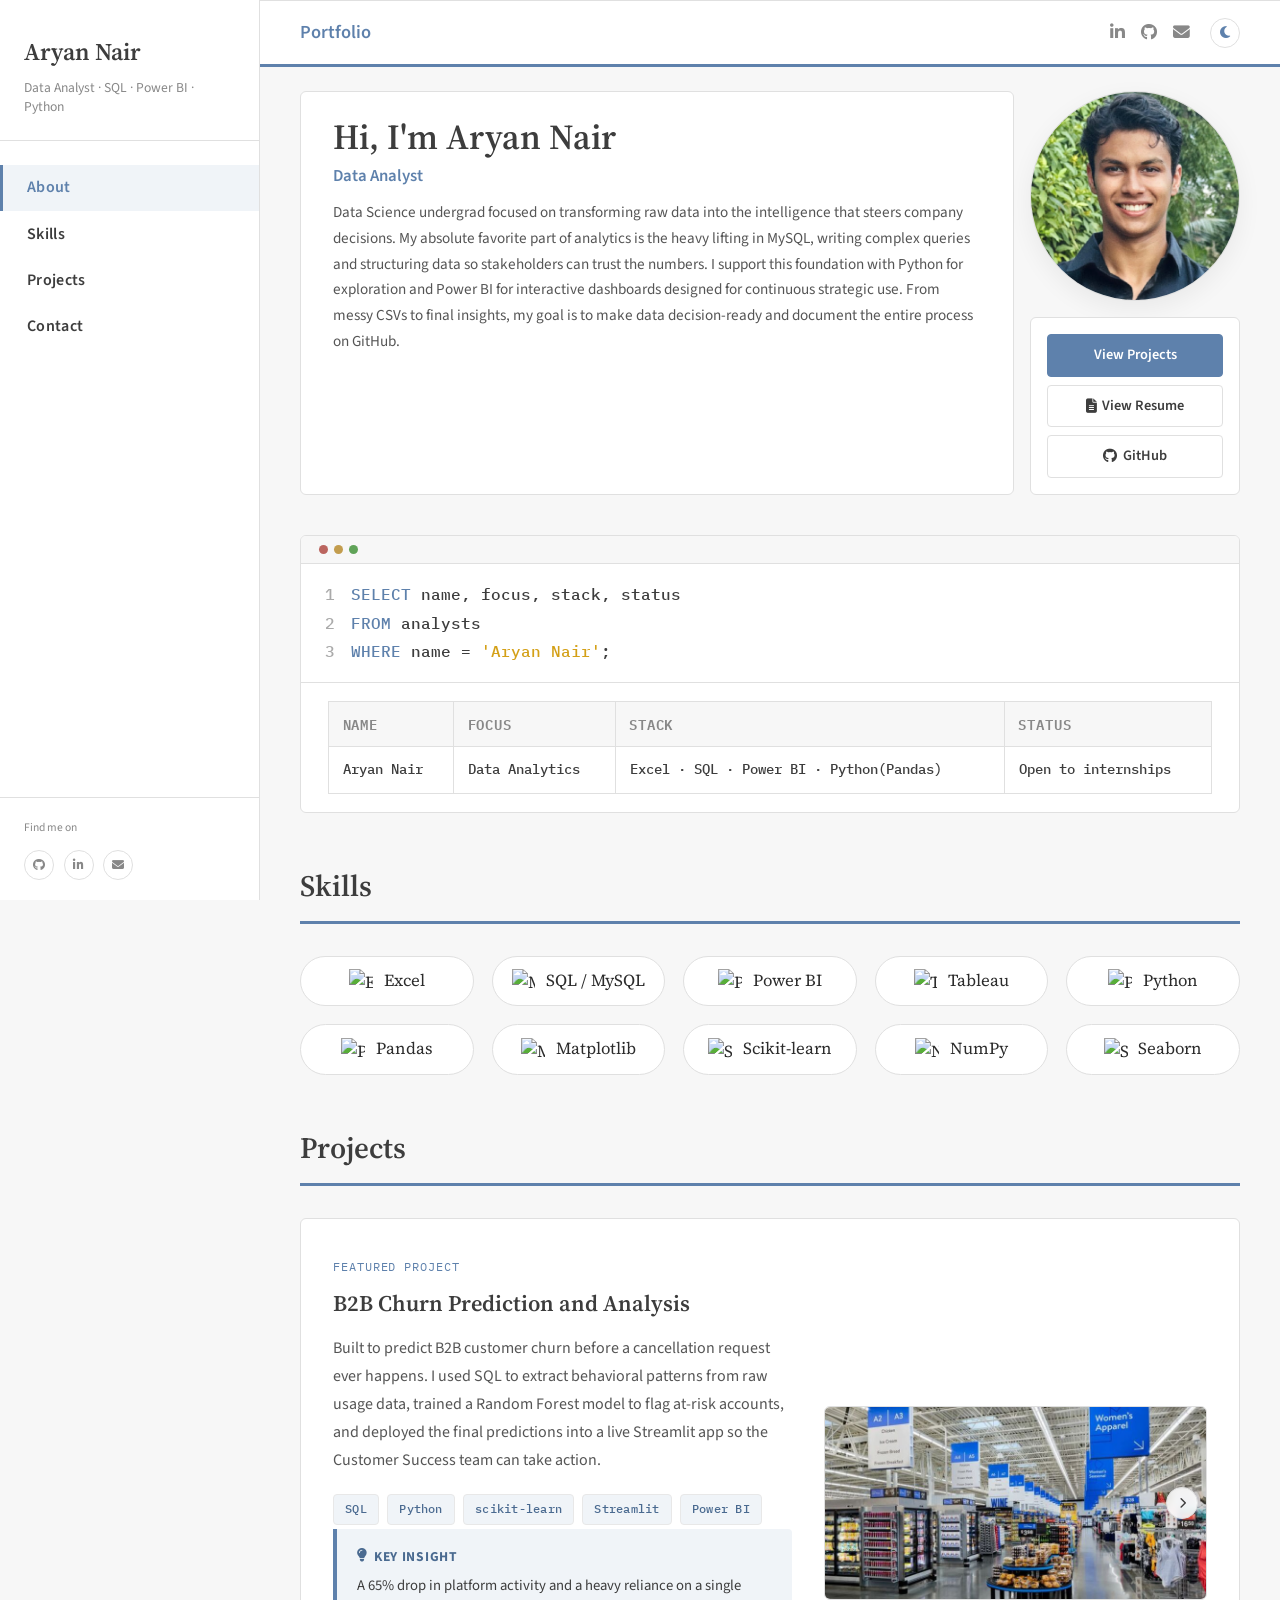
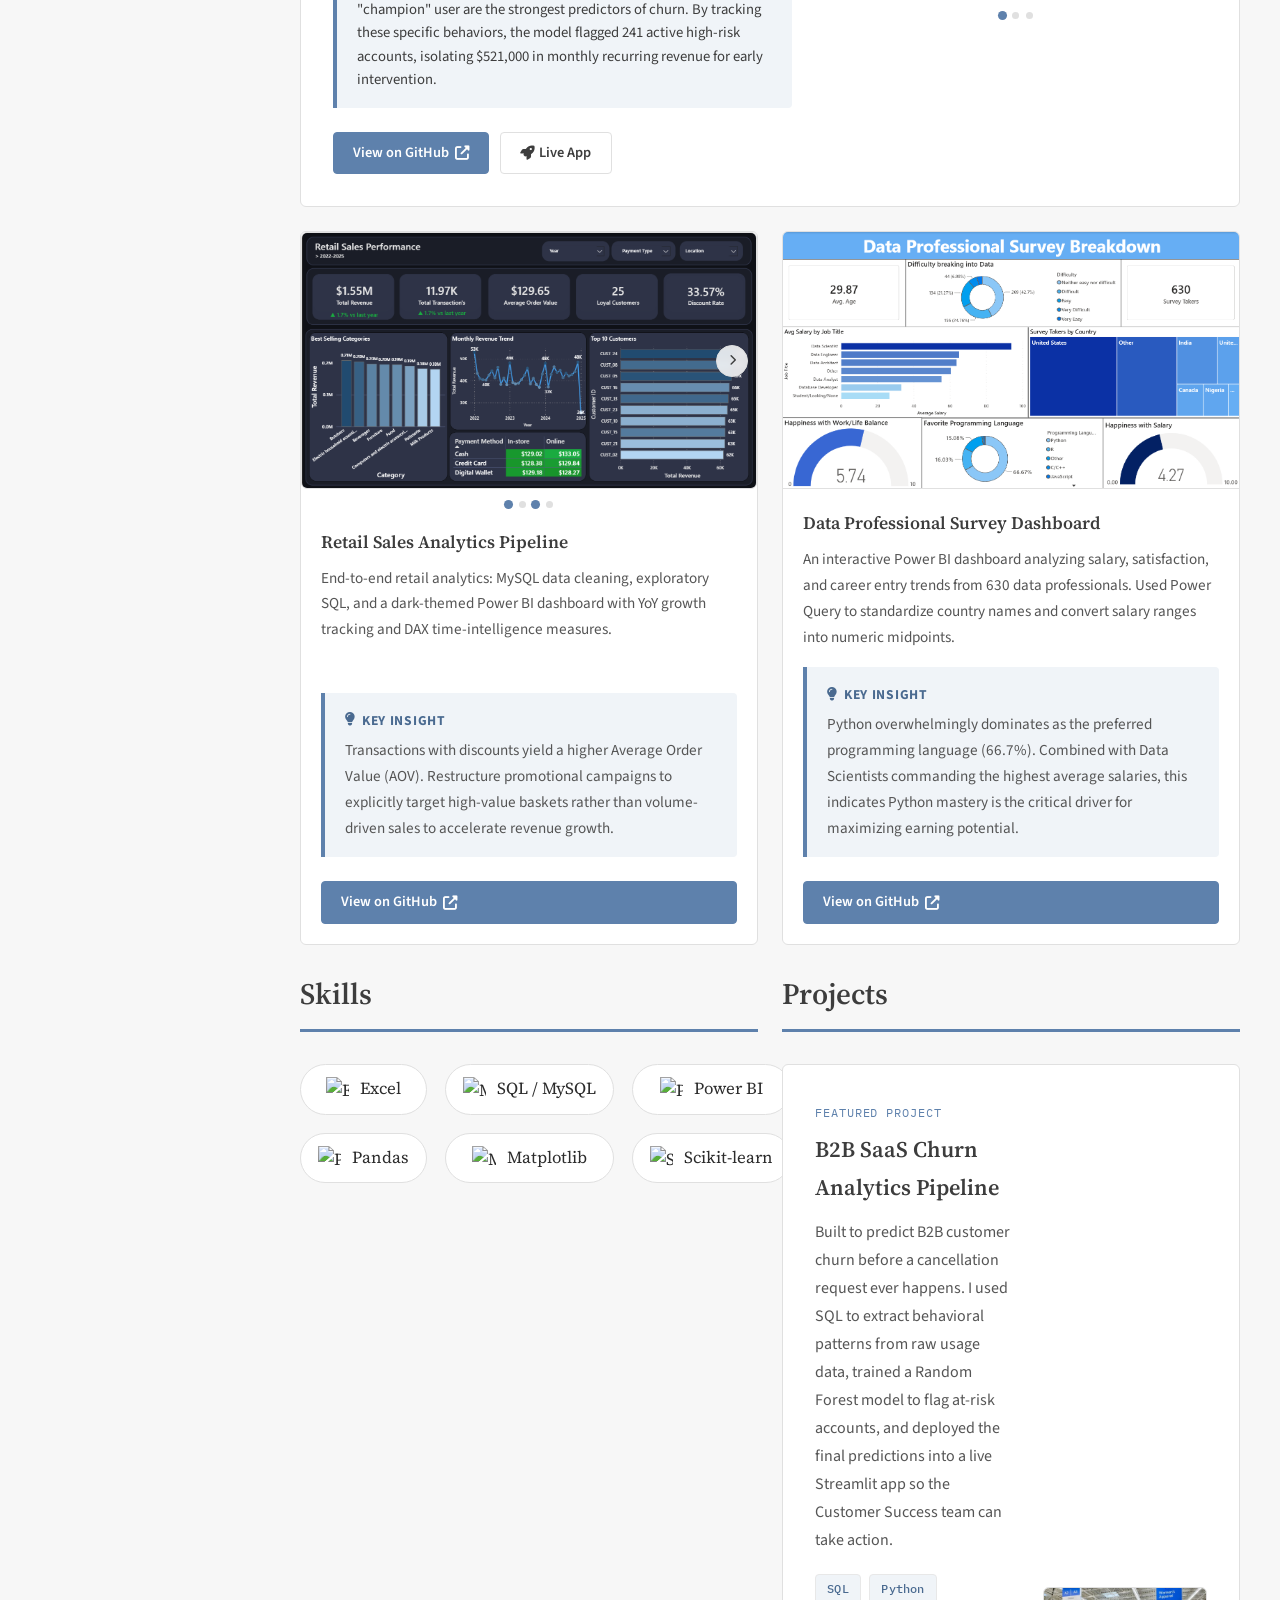
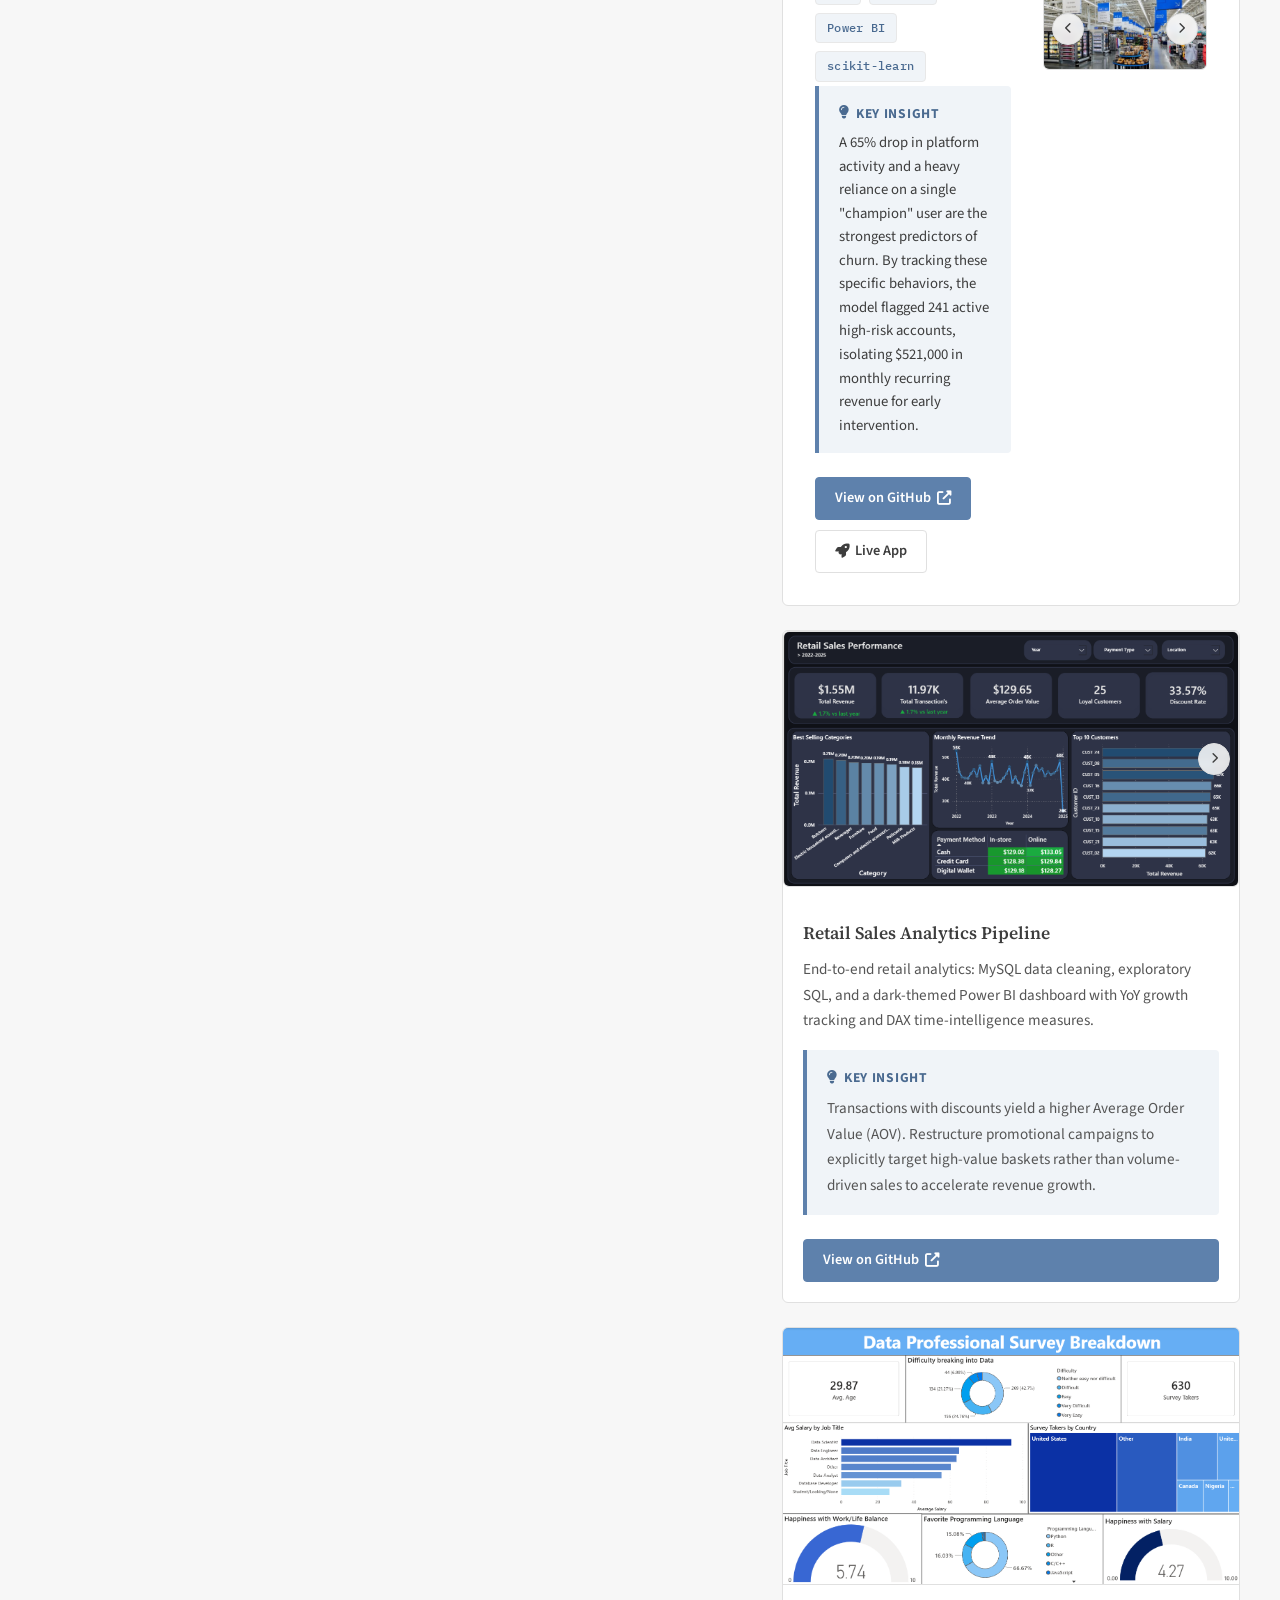
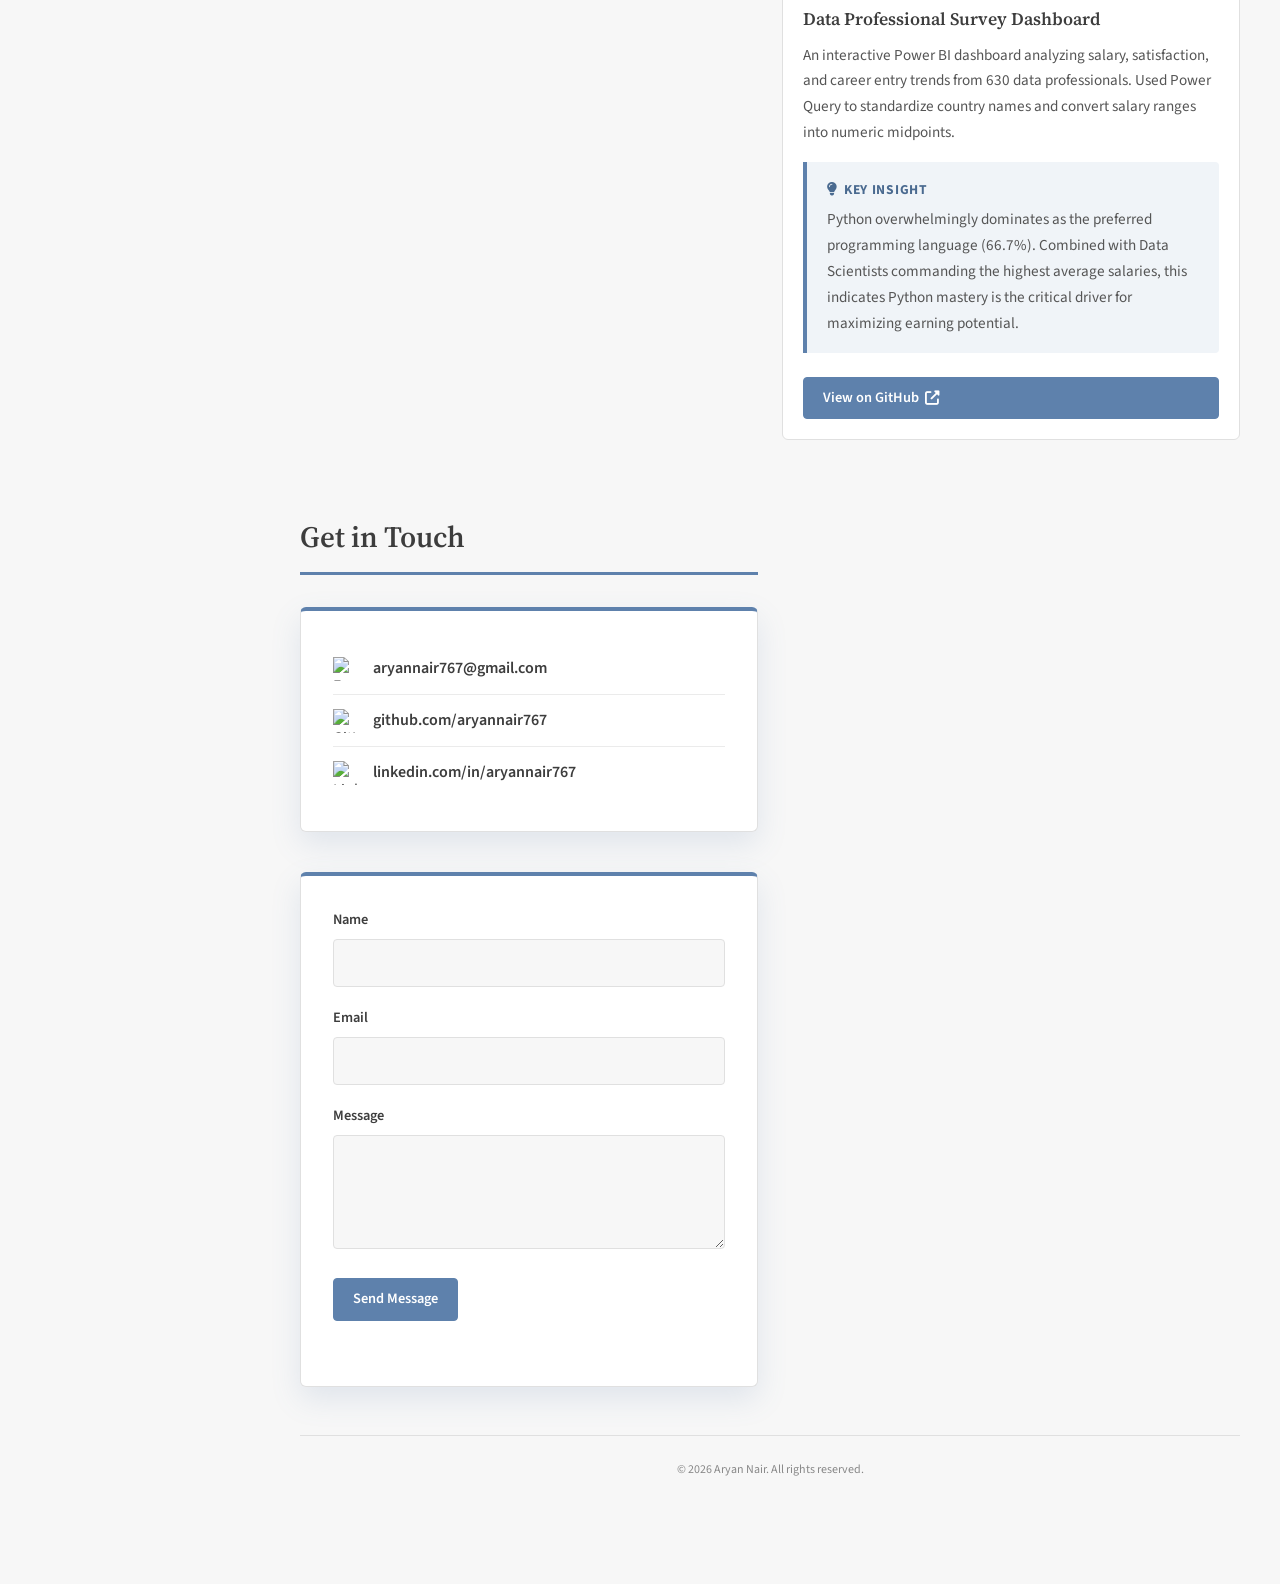
==== commit ac183c03: "Update index.html" ====
--- a/index.html
+++ b/index.html
@@ -182,8 +182,6 @@
           </div>
         </div>
       </section>
-
-<<<<<<< HEAD
 <section id="skills">
 <div class="section-header"><h2>Skills</h2></div>
 <ul class="skill-tags reveal">
@@ -317,7 +315,6 @@
 <a href="https://github.com/aryannair767/data-professional-survey-dashboard" target="_blank" rel="noopener" class="btn btn-primary">View on GitHub <i class="fas fa-external-link-alt"></i></a>
 </div>
 </article>
-=======
       <section id="skills">
         <div class="section-header">
           <h2>Skills</h2>
@@ -498,8 +495,6 @@
                 rel="noopener" class="btn btn-primary">View on GitHub <i class="fas fa-external-link-alt"></i></a>
             </div>
           </article>
->>>>>>> 3d23e8d (Change positioning of skillset in project card.)
-
         </div>
       </section>
       <section id="contact">
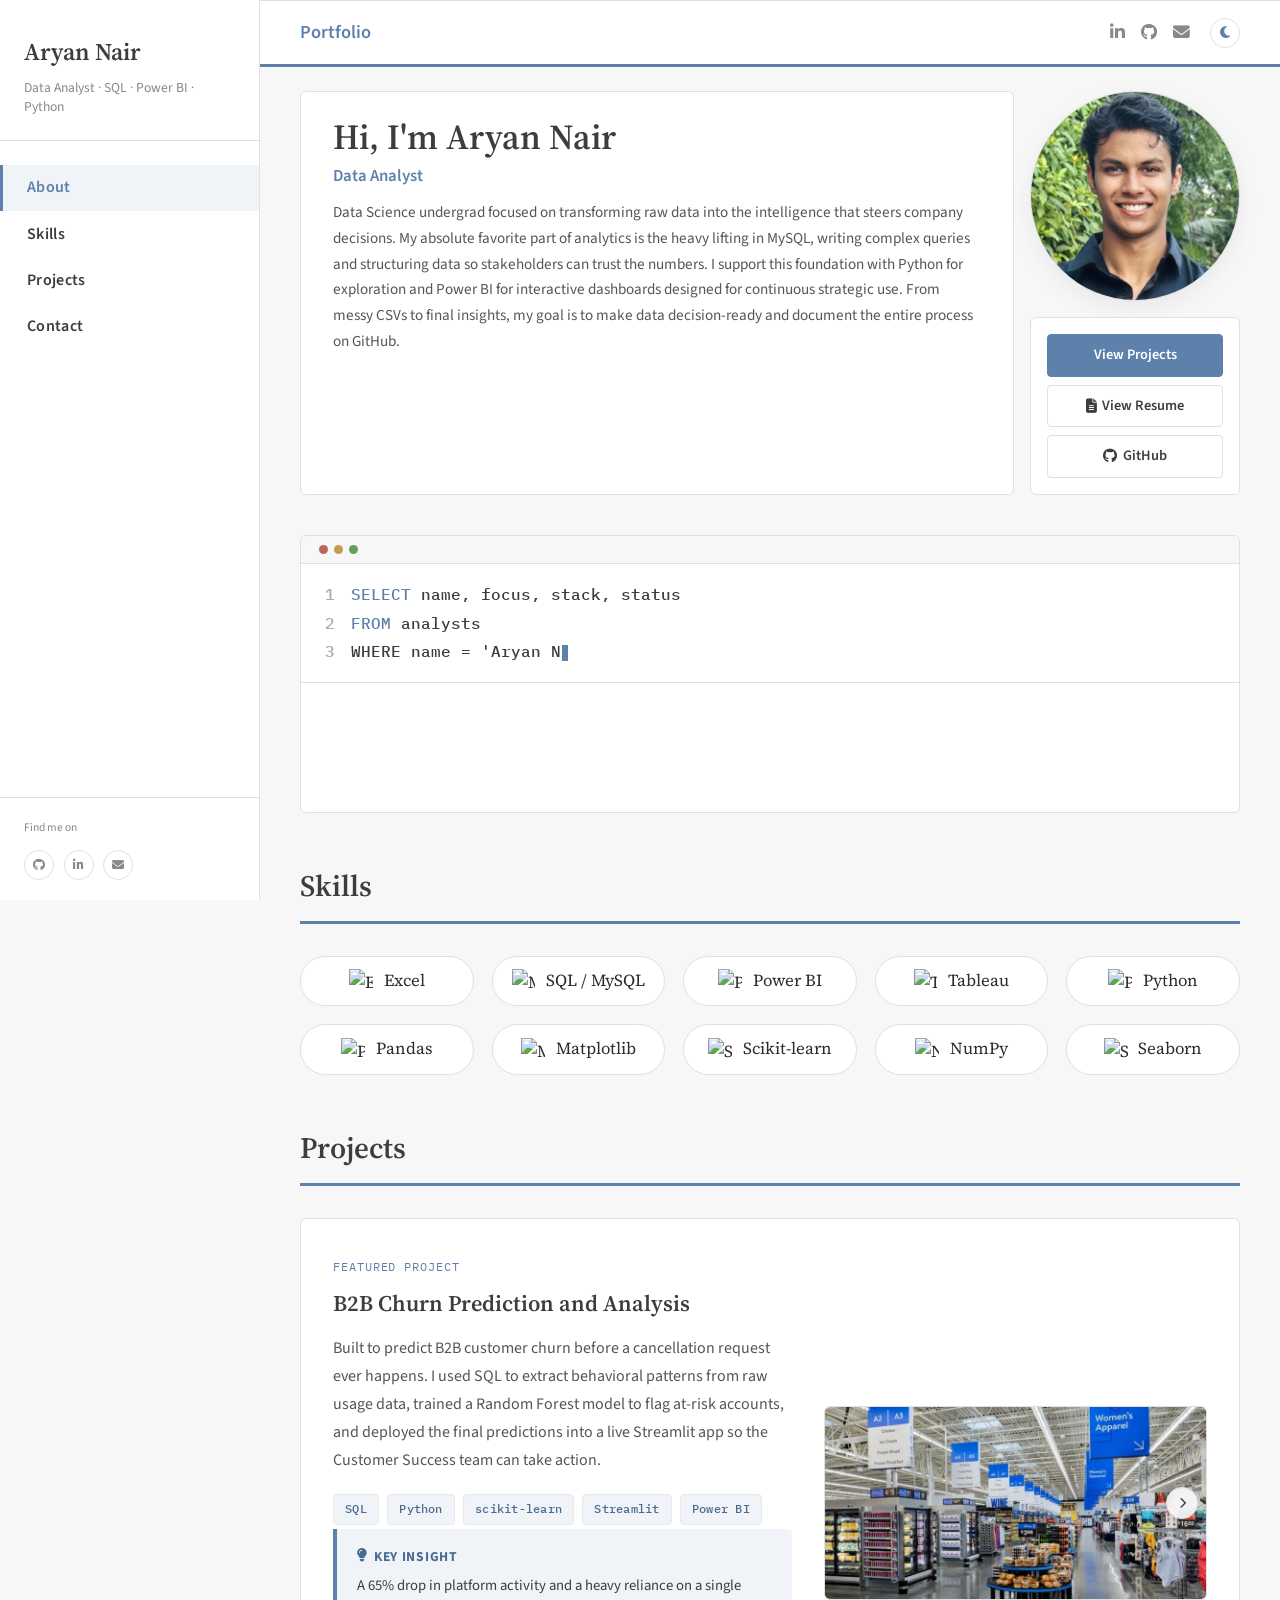
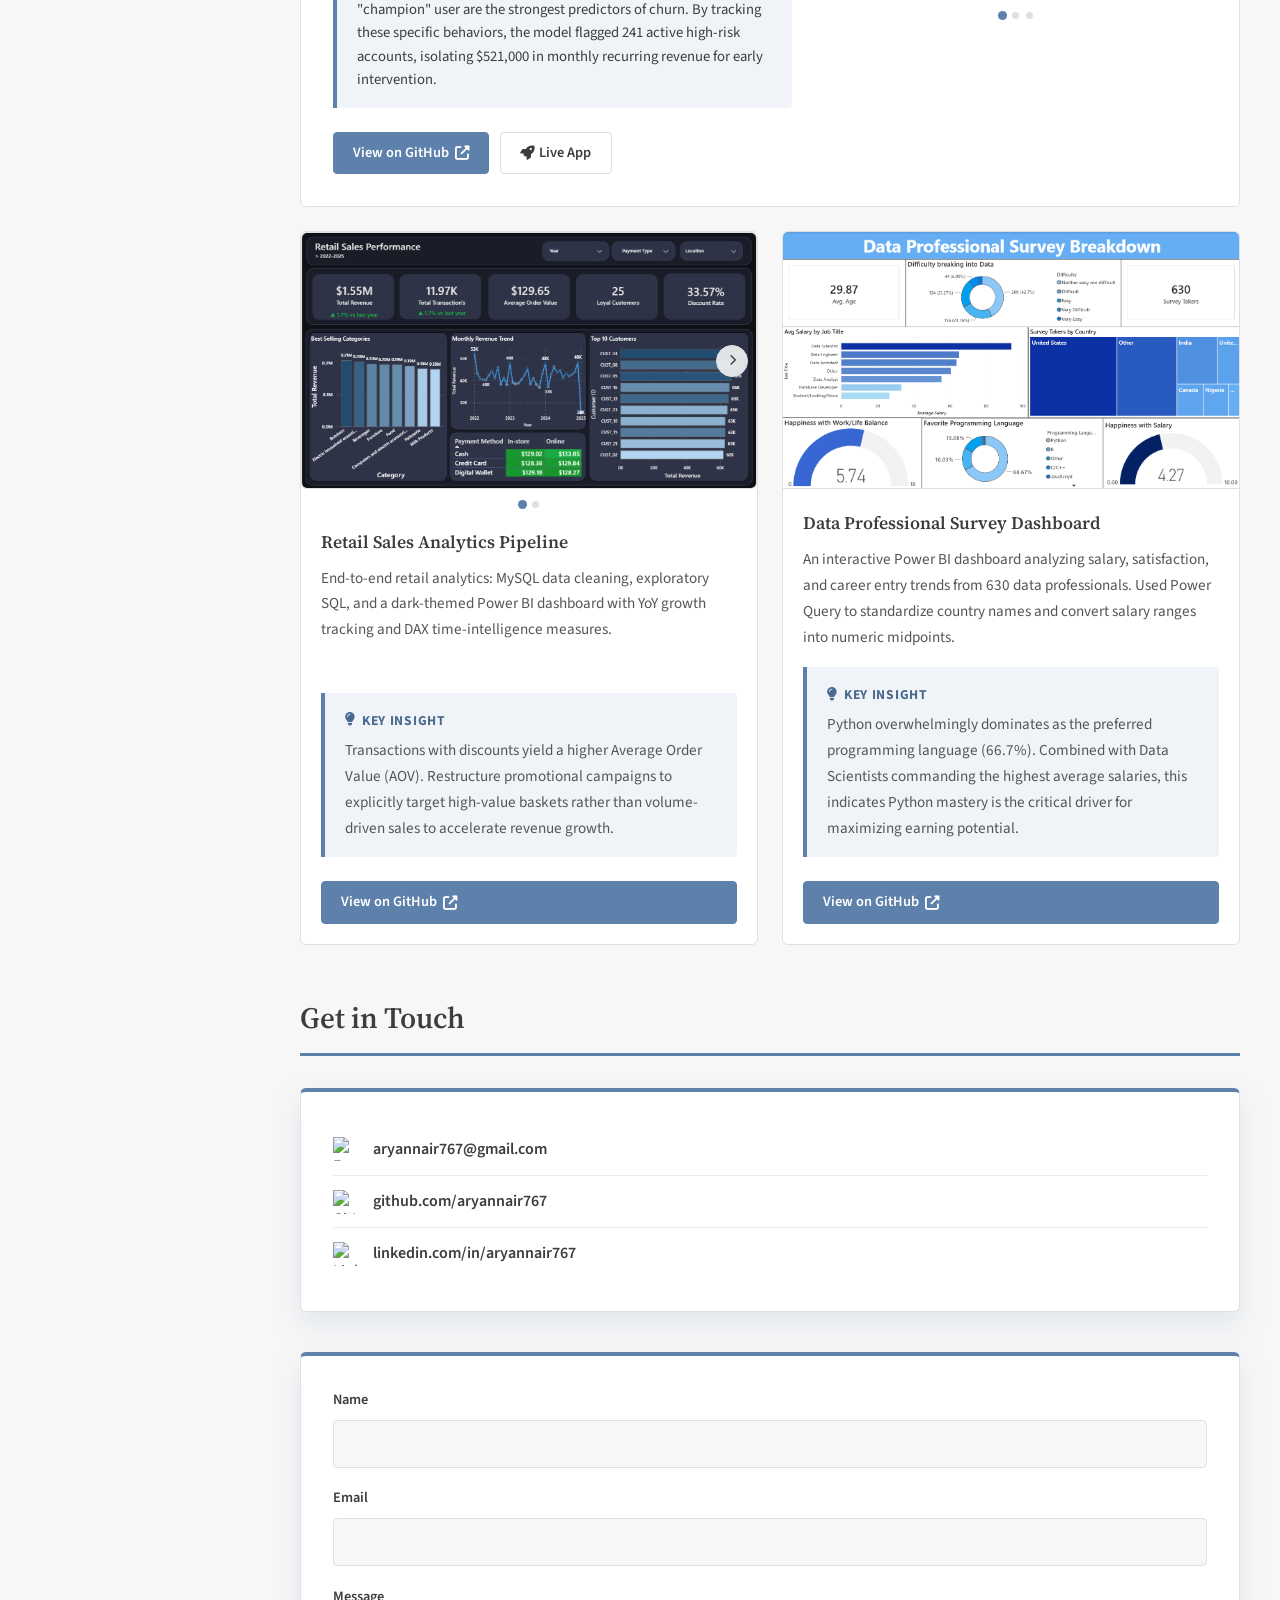
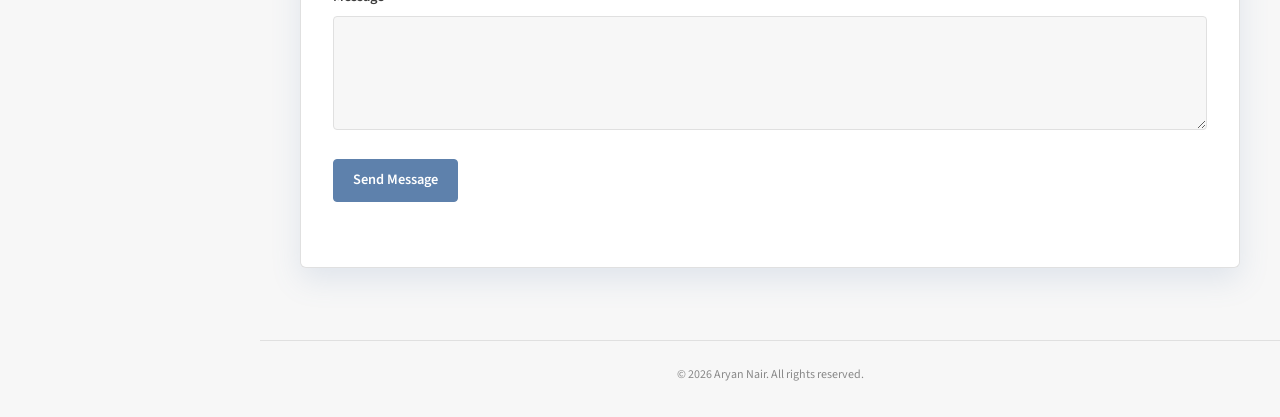
==== commit 7d444f66: "Update index.html" ====
--- a/index.html
+++ b/index.html
@@ -182,6 +182,7 @@
           </div>
         </div>
       </section>
+
 <section id="skills">
 <div class="section-header"><h2>Skills</h2></div>
 <ul class="skill-tags reveal">
@@ -315,186 +316,7 @@
 <a href="https://github.com/aryannair767/data-professional-survey-dashboard" target="_blank" rel="noopener" class="btn btn-primary">View on GitHub <i class="fas fa-external-link-alt"></i></a>
 </div>
 </article>
-      <section id="skills">
-        <div class="section-header">
-          <h2>Skills</h2>
-        </div>
-        <ul class="skill-tags reveal">
-          <li><img src="https://img.icons8.com/color/48/microsoft-excel-2019--v1.png" alt="Excel" class="skill-icon">
-            Excel</li>
-          <li><img src="https://cdn.jsdelivr.net/gh/devicons/devicon@latest/icons/mysql/mysql-original.svg" alt="MySQL"
-              class="skill-icon"> SQL / MySQL</li>
-          <li><img src="https://upload.wikimedia.org/wikipedia/commons/c/cf/New_Power_BI_Logo.svg" alt="Power BI"
-              class="skill-icon"> Power BI</li>
-          <li><img src="https://img.icons8.com/color/48/tableau-software.png" alt="Tableau" class="skill-icon"> Tableau
-          </li>
-          <li><img src="https://cdn.jsdelivr.net/gh/devicons/devicon@latest/icons/python/python-original.svg"
-              alt="Python" class="skill-icon"> Python</li>
-          <li><img src="https://cdn.jsdelivr.net/gh/devicons/devicon@latest/icons/pandas/pandas-original.svg"
-              alt="Pandas" class="skill-icon"> Pandas</li>
-          <li><img src="https://cdn.jsdelivr.net/gh/devicons/devicon@latest/icons/matplotlib/matplotlib-original.svg"
-              alt="Matplotlib" class="skill-icon"> Matplotlib</li>
-          <li><img src="https://cdn.jsdelivr.net/gh/devicons/devicon@latest/icons/scikitlearn/scikitlearn-original.svg"
-              alt="Scikit-learn" class="skill-icon"> Scikit-learn</li>
-          <li><img src="https://cdn.jsdelivr.net/gh/devicons/devicon@latest/icons/numpy/numpy-original.svg" alt="NumPy"
-              class="skill-icon"> NumPy</li>
-          <li><img src="https://seaborn.pydata.org/_static/logo-mark-lightbg.svg" alt="Seaborn" class="skill-icon">
-            Seaborn</li>
-        </ul>
-      </section>
-      <section id="projects">
-        <div class="section-header">
-          <h2>Projects</h2>
-        </div>
-        <article class="project-featured reveal">
-          <div class="project-featured-content">
-            <span class="project-label">Featured Project</span>
-            <h3><a href="https://github.com/aryannair767/b2b-churn-analysis-with-ml" target="_blank" rel="noopener">B2B
-                SaaS Churn Analytics Pipeline</a></h3>
-            <p>Built to predict B2B customer churn before a cancellation request ever happens. I used SQL to extract
-              behavioral patterns from raw usage data, trained a Random Forest model to flag at-risk accounts, and
-              deployed the final predictions into a live Streamlit app so the Customer Success team can take action.</p>
-            <div class="tech-tags">
-              <span class="tech-tag">SQL</span>
-              <span class="tech-tag">Python</span>
-              <span class="tech-tag">Power BI</span>
-              <span class="tech-tag">scikit-learn</span>
-            </div>
-            <div class="impact-box">
-              <span class="impact-title"><i class="fas fa-lightbulb"></i> Key Insight</span>
-              <p>A 65% drop in platform activity and a heavy reliance on a single "champion" user are the strongest
-                predictors of churn. By tracking these specific behaviors, the model flagged 241 active high-risk
-                accounts, isolating $521,000 in monthly recurring revenue for early intervention.</p>
-            </div>
-            <div class="project-featured-actions">
-              <a href="https://github.com/aryannair767/b2b-churn-analysis-with-ml" target="_blank" rel="noopener"
-                class="btn btn-primary">View on GitHub <i class="fas fa-external-link-alt"></i></a>
-              <a href="https://saas-churn-prediction-system.streamlit.app/" target="_blank" rel="noopener"
-                class="btn btn-outline"><i class="fas fa-rocket"></i> Live App</a>
-            </div>
-          </div>
-          <div class="project-featured-media">
-            <div class="carousel">
-              <button type="button" class="carousel-arrow carousel-prev" id="b2bCarouselPrev" aria-label="Previous"><i
-                  class="fas fa-chevron-left"></i></button>
-              <div class="carousel-image-link">
-                <img src="images/pic10.jpg" id="b2bCarouselImg" alt="B2B SaaS Churn Analytics Dashboard" loading="lazy"
-                  style="cursor:zoom-in" />
-              </div>
-              <button type="button" class="carousel-arrow carousel-next" id="b2bCarouselNext" aria-label="Next"><i
-                  class="fas fa-chevron-right"></i></button>
-            </div>
-            <div class="carousel-dots" id="b2bCarouselDots" role="tablist"></div>
-            <script>
-              (function () {
-                var imgs = ['images/pic10.jpg', 'images/querySS1.png', 'images/querySS2.png', 'images/querySS3.png', 'images/pic12.png', 'images/pic13.png', 'images/shap-plot.png'];
-                var img = document.getElementById('b2bCarouselImg'),
-                  prev = document.getElementById('b2bCarouselPrev'),
-                  next = document.getElementById('b2bCarouselNext'),
-                  dotsWrap = document.getElementById('b2bCarouselDots');
-                if (!img || !prev || !next || !dotsWrap) return;
-                dotsWrap.innerHTML = ''; var idx = 0, dots = [], numDots = 3;
-                for (var n = 0; n < numDots; n++) {
-                  (function (n) {
-                    var d = document.createElement('button'); d.type = 'button'; d.className = 'carousel-dot';
-                    d.setAttribute('aria-label', 'Section ' + (n + 1) + ' of ' + numDots);
-                    d.addEventListener('click', function () { show(Math.round(n * (imgs.length - 1) / (numDots - 1))); });
-                    dotsWrap.appendChild(d); dots.push(d);
-                  })(n);
-                }
-                function activeDot() { return Math.round(idx / (imgs.length - 1) * (numDots - 1)); }
-                function show(i) {
-                  idx = Math.max(0, Math.min(imgs.length - 1, i)); img.src = imgs[idx];
-                  prev.style.visibility = idx === 0 ? 'hidden' : 'visible';
-                  next.style.visibility = idx === imgs.length - 1 ? 'hidden' : 'visible';
-                  var a = activeDot(); dots.forEach(function (d, j) { d.classList.toggle('active', j === a); });
-                }
-                prev.onclick = function (e) { e.preventDefault(); show(idx - 1); };
-                next.onclick = function (e) { e.preventDefault(); show(idx + 1); };
-                img.onclick = function (e) { e.stopPropagation(); if (window.openCustomLightbox) window.openCustomLightbox(imgs, idx); };
-                show(0);
-              })();
-            </script>
-          </div>
-        </article>
-        <div class="posts">
-          <article class="post-card reveal">
-            <div class="carousel">
-              <button type="button" class="carousel-arrow carousel-prev" id="retailCardPrev" aria-label="Previous"
-                style="visibility:hidden"><i class="fas fa-chevron-left"></i></button>
-              <div class="carousel-image-link">
-                <img src="images/retail-dashboard-2.png" id="retailCardImg"
-                  alt="Retail Sales Analytics Pipeline dashboard" loading="lazy" style="cursor:zoom-in" />
-              </div>
-              <button type="button" class="carousel-arrow carousel-next" id="retailCardNext" aria-label="Next"><i
-                  class="fas fa-chevron-right"></i></button>
-            </div>
-            <div class="carousel-dots" id="retailCardDots" role="tablist"></div>
-            <script>
-              (function () {
-                var imgs = ['images/retail-dashboard-2.png', 'images/retail-sql.png'];
-                var idx = 0, img = document.getElementById('retailCardImg'),
-                  prev = document.getElementById('retailCardPrev'),
-                  next = document.getElementById('retailCardNext'),
-                  dotsWrap = document.getElementById('retailCardDots'), dots = [];
-                imgs.forEach(function (_, i) {
-                  var d = document.createElement('button'); d.type = 'button'; d.className = 'carousel-dot';
-                  d.setAttribute('aria-label', 'Show image ' + (i + 1) + ' of ' + imgs.length);
-                  d.addEventListener('click', function () { show(i); }); dotsWrap.appendChild(d); dots.push(d);
-                });
-                function show(i) {
-                  idx = Math.max(0, Math.min(imgs.length - 1, i)); img.src = imgs[idx];
-                  prev.style.visibility = idx === 0 ? 'hidden' : 'visible';
-                  next.style.visibility = idx === imgs.length - 1 ? 'hidden' : 'visible';
-                  dots.forEach(function (d, j) { d.classList.toggle('active', j === idx); });
-                }
-                next.addEventListener('click', function (e) { e.preventDefault(); show(idx + 1); });
-                prev.addEventListener('click', function (e) { e.preventDefault(); show(idx - 1); });
-                img.onclick = function (e) { e.stopPropagation(); if (window.openCustomLightbox) window.openCustomLightbox(imgs, idx); };
-                show(0);
-              })();
-            </script>
-            <div class="card-body">
-              <h3><a href="https://github.com/aryannair767/end-to-end-retail-sales-analysis" target="_blank"
-                  rel="noopener">Retail Sales Analytics Pipeline</a></h3>
-              <p>End-to-end retail analytics: MySQL data cleaning, exploratory SQL, and a dark-themed Power BI dashboard
-                with YoY growth tracking and DAX time-intelligence measures.</p>
-              <div class="impact-box">
-                <span class="impact-title"><i class="fas fa-lightbulb"></i> Key Insight</span>
-                <p>Transactions with discounts yield a higher Average Order Value (AOV). Restructure promotional
-                  campaigns to explicitly target high-value baskets rather than volume-driven sales to accelerate
-                  revenue growth.</p>
-              </div>
-              <a href="https://github.com/aryannair767/end-to-end-retail-sales-analysis" target="_blank" rel="noopener"
-                class="btn btn-primary">View on GitHub <i class="fas fa-external-link-alt"></i></a>
-            </div>
-          </article>
-          <article class="post-card reveal">
-            <div class="card-image" style="cursor:zoom-in">
-              <img src="images/pic11.png" id="surveyCardImg" alt="Data Professional Survey dashboard" loading="lazy" />
-            </div>
-            <script>
-              (function () {
-                var img = document.getElementById('surveyCardImg');
-                if (img) img.onclick = function (e) { e.stopPropagation(); if (window.openCustomLightbox) window.openCustomLightbox(['images/pic11.png'], 0); };
-              })();
-            </script>
-            <div class="card-body">
-              <h3><a href="https://github.com/aryannair767/data-professional-survey-dashboard" target="_blank"
-                  rel="noopener">Data Professional Survey Dashboard</a></h3>
-              <p>An interactive Power BI dashboard analyzing salary, satisfaction, and career entry trends from 630 data
-                professionals. Used Power Query to standardize country names and convert salary ranges into numeric
-                midpoints.</p>
-              <div class="impact-box">
-                <span class="impact-title"><i class="fas fa-lightbulb"></i> Key Insight</span>
-                <p>Python overwhelmingly dominates as the preferred programming language (66.7%). Combined with Data
-                  Scientists commanding the highest average salaries, this indicates Python mastery is the critical
-                  driver for maximizing earning potential.</p>
-              </div>
-              <a href="https://github.com/aryannair767/data-professional-survey-dashboard" target="_blank"
-                rel="noopener" class="btn btn-primary">View on GitHub <i class="fas fa-external-link-alt"></i></a>
-            </div>
-          </article>
+
         </div>
       </section>
       <section id="contact">
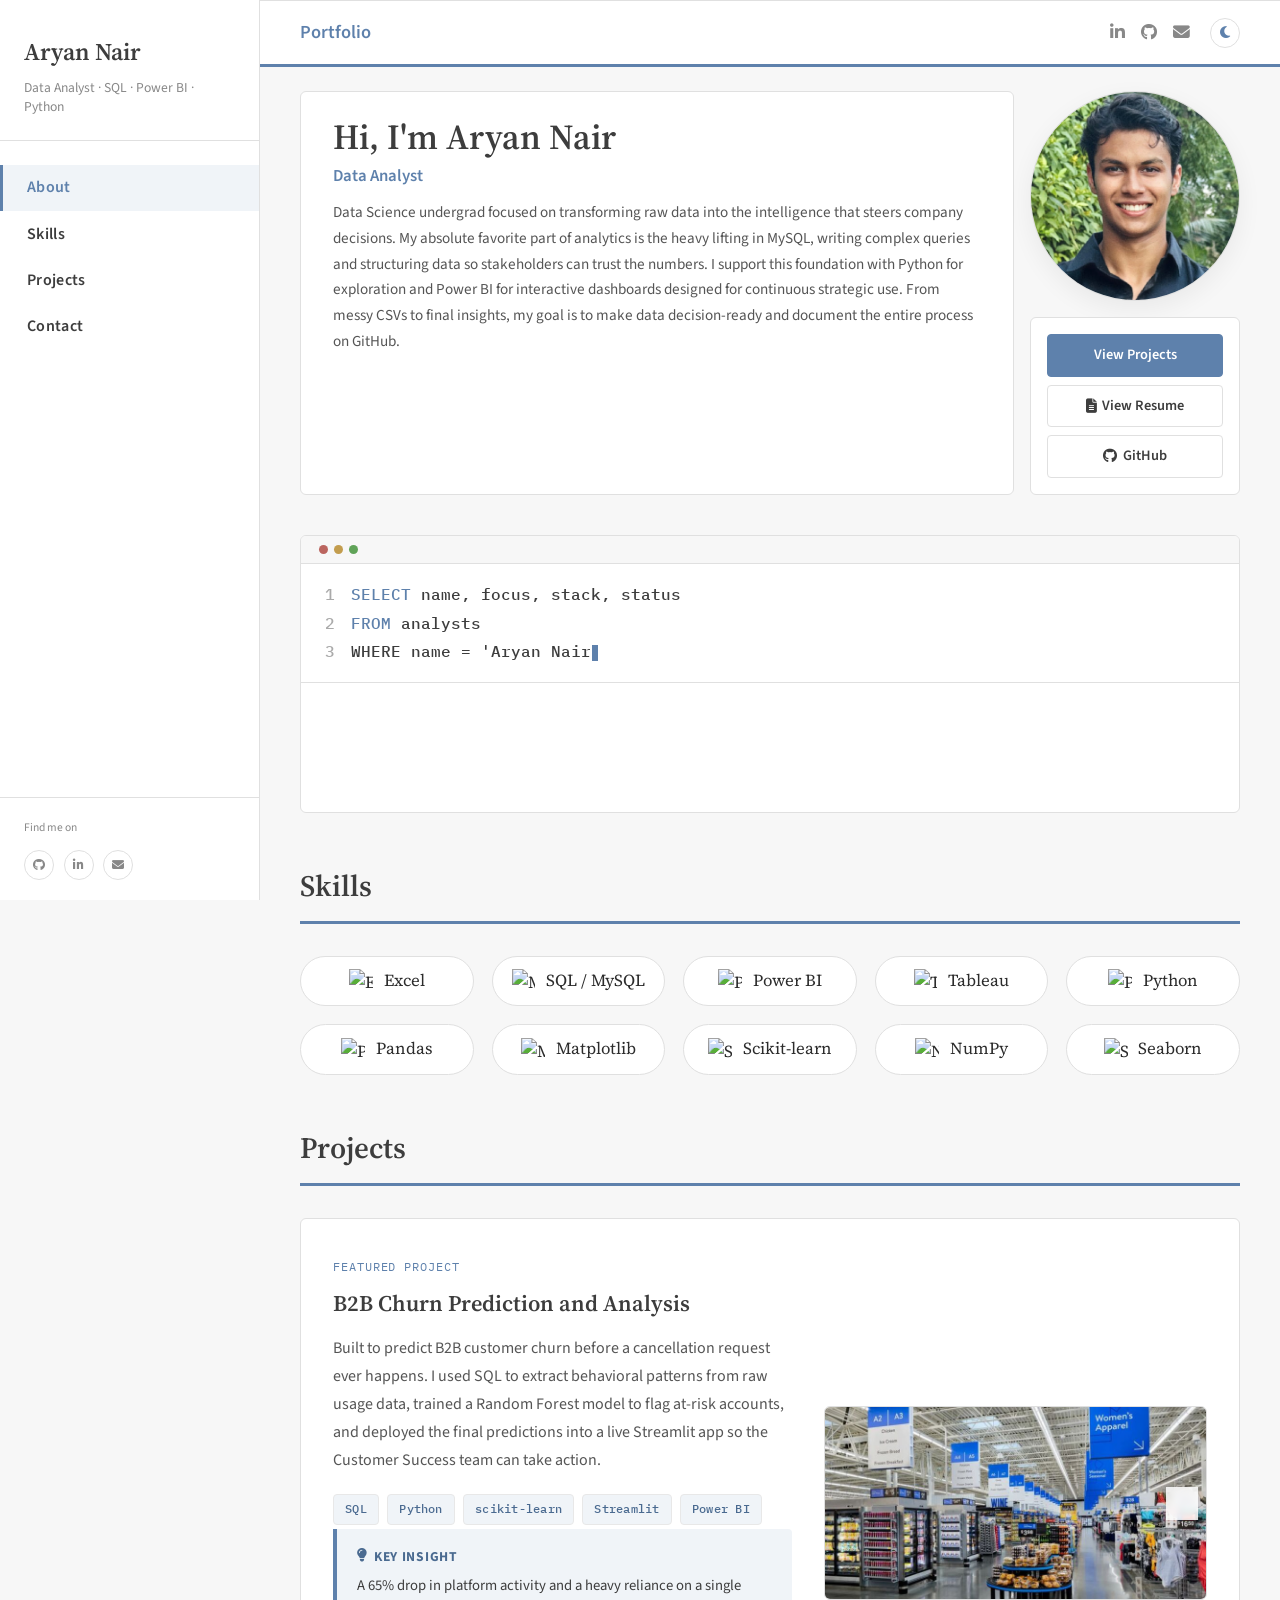
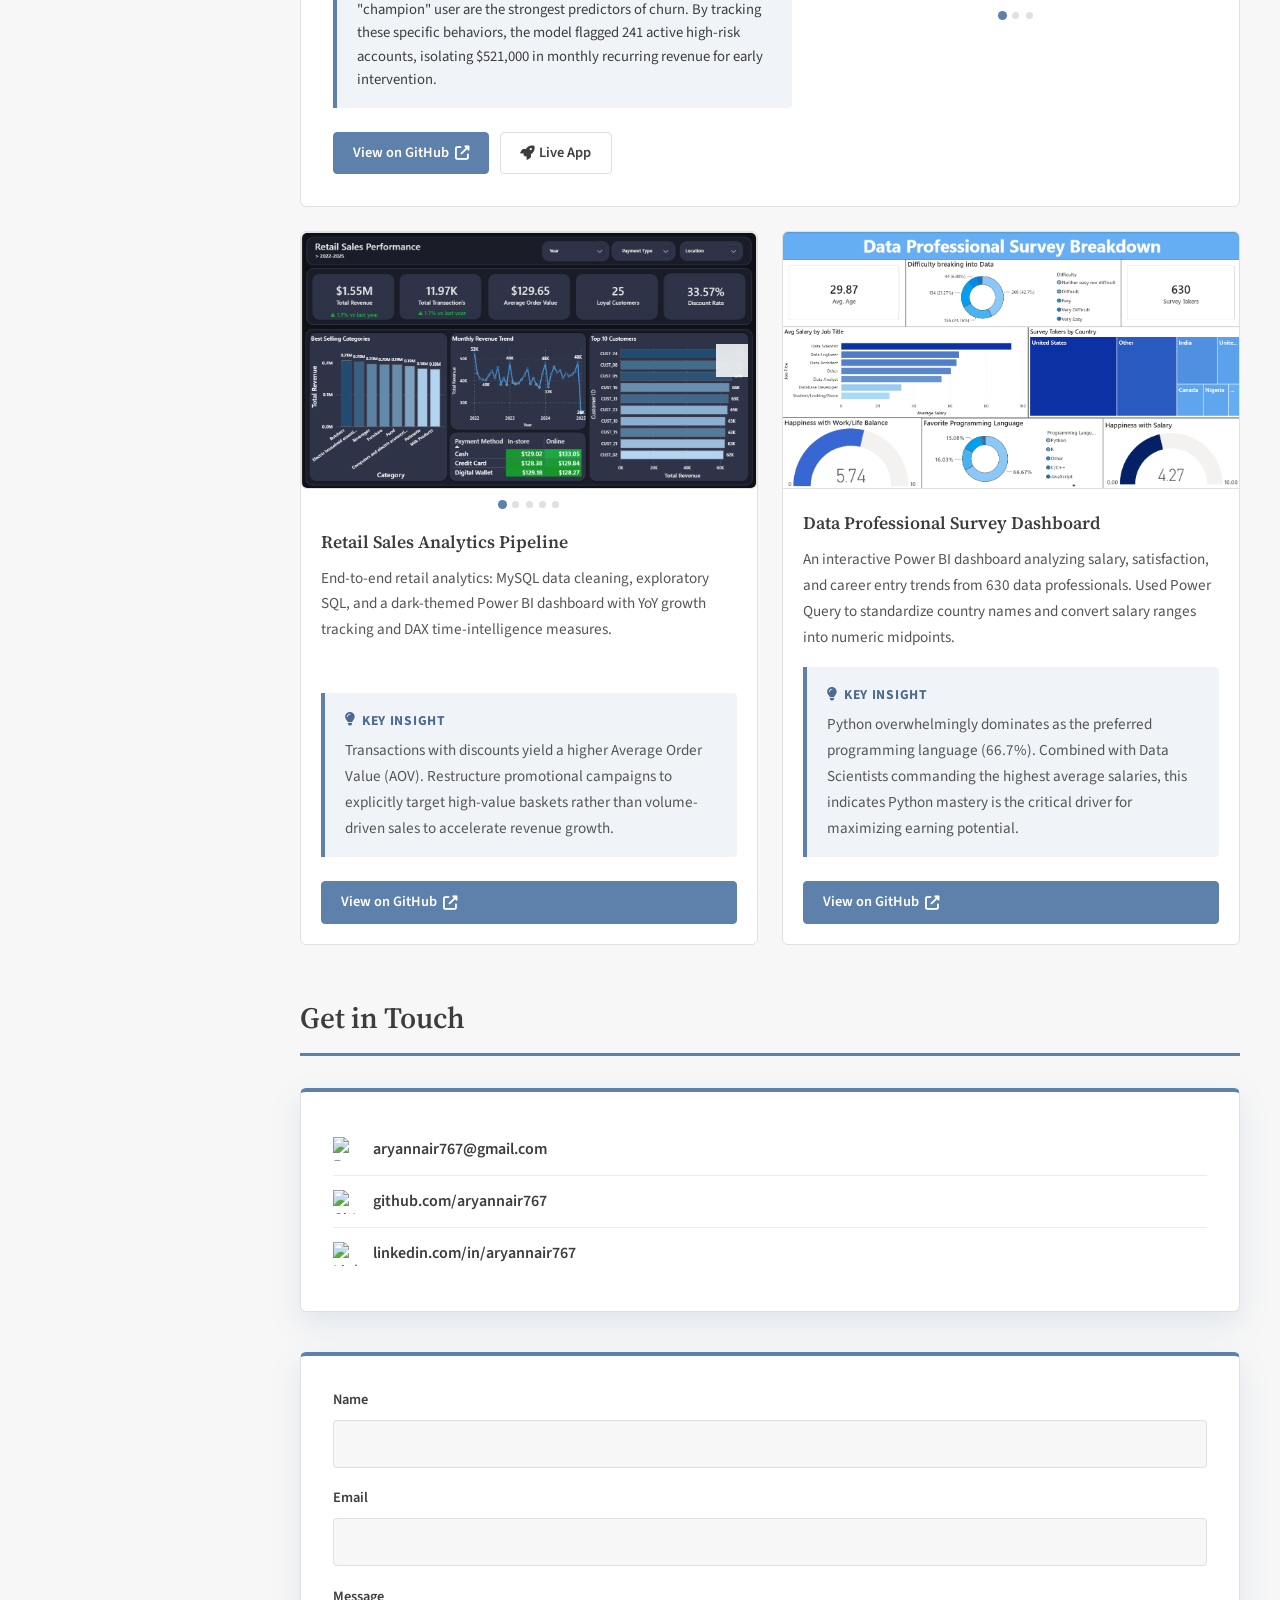
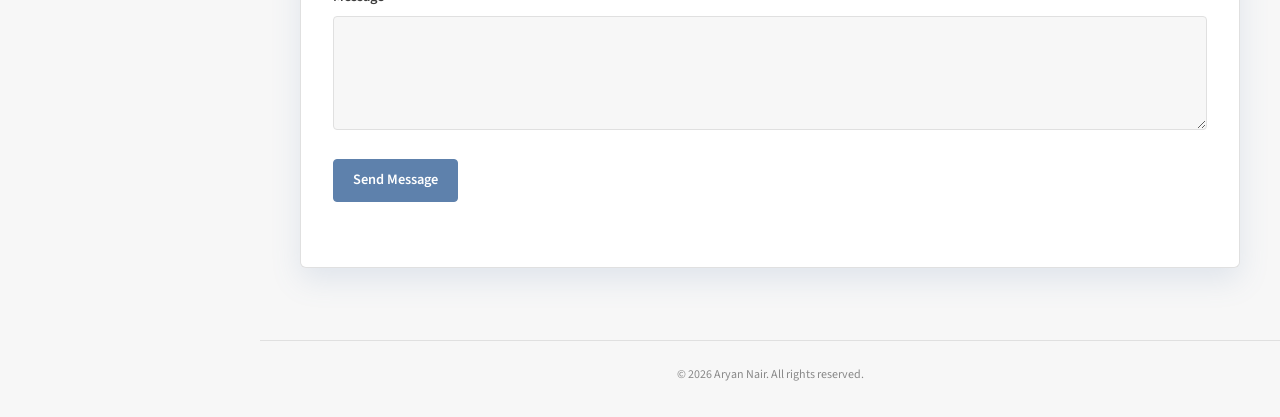
==== commit 89d00a5e: "Add more images to the carousel" ====
--- a/index.html
+++ b/index.html
@@ -268,7 +268,7 @@
 <div class="carousel-dots" id="retailCardDots" role="tablist"></div>
 <script>
 (function(){
-var imgs=['images/retail-dashboard-2.png','images/retail-sql.png'];
+var imgs=['images/retail-dashboard-2.png','images/question1.png','images/question2.png','images/question3.png','images/question4.png'];
 var idx=0,img=document.getElementById('retailCardImg'),
 prev=document.getElementById('retailCardPrev'),
 next=document.getElementById('retailCardNext'),
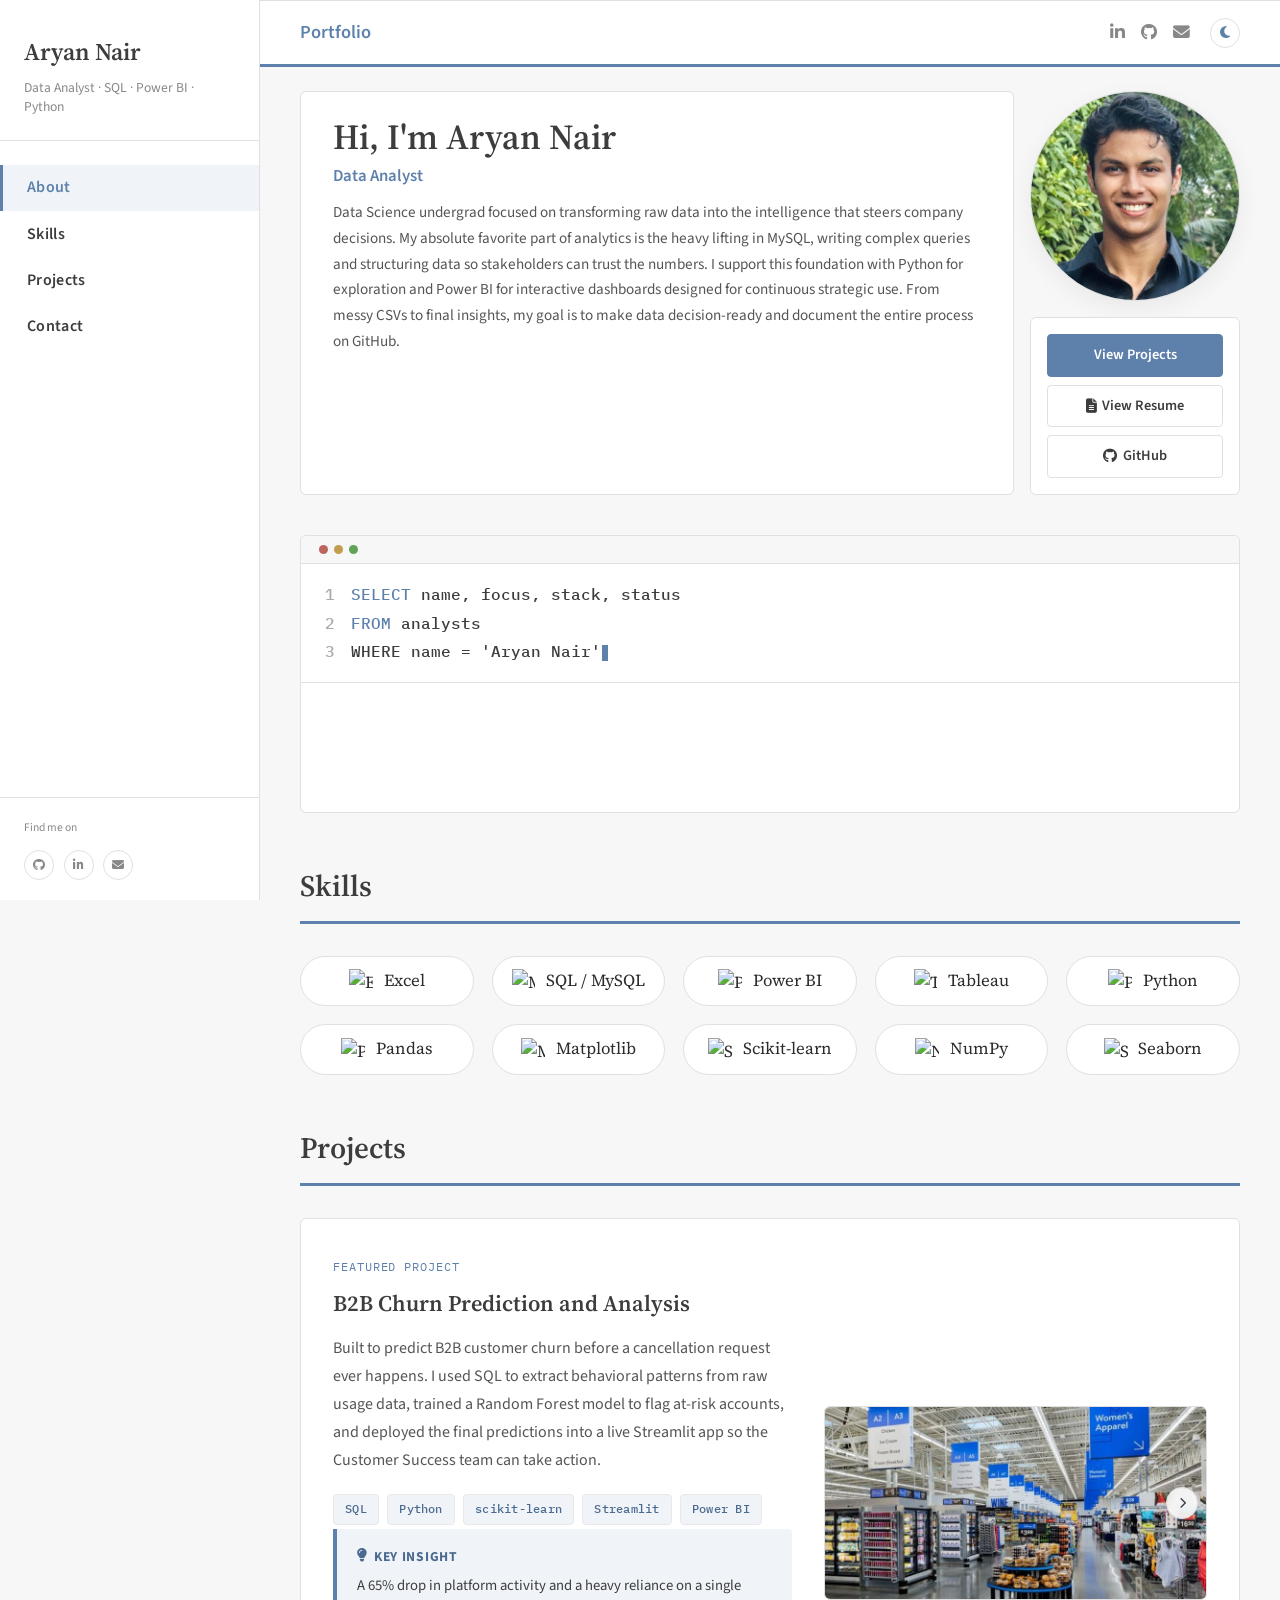
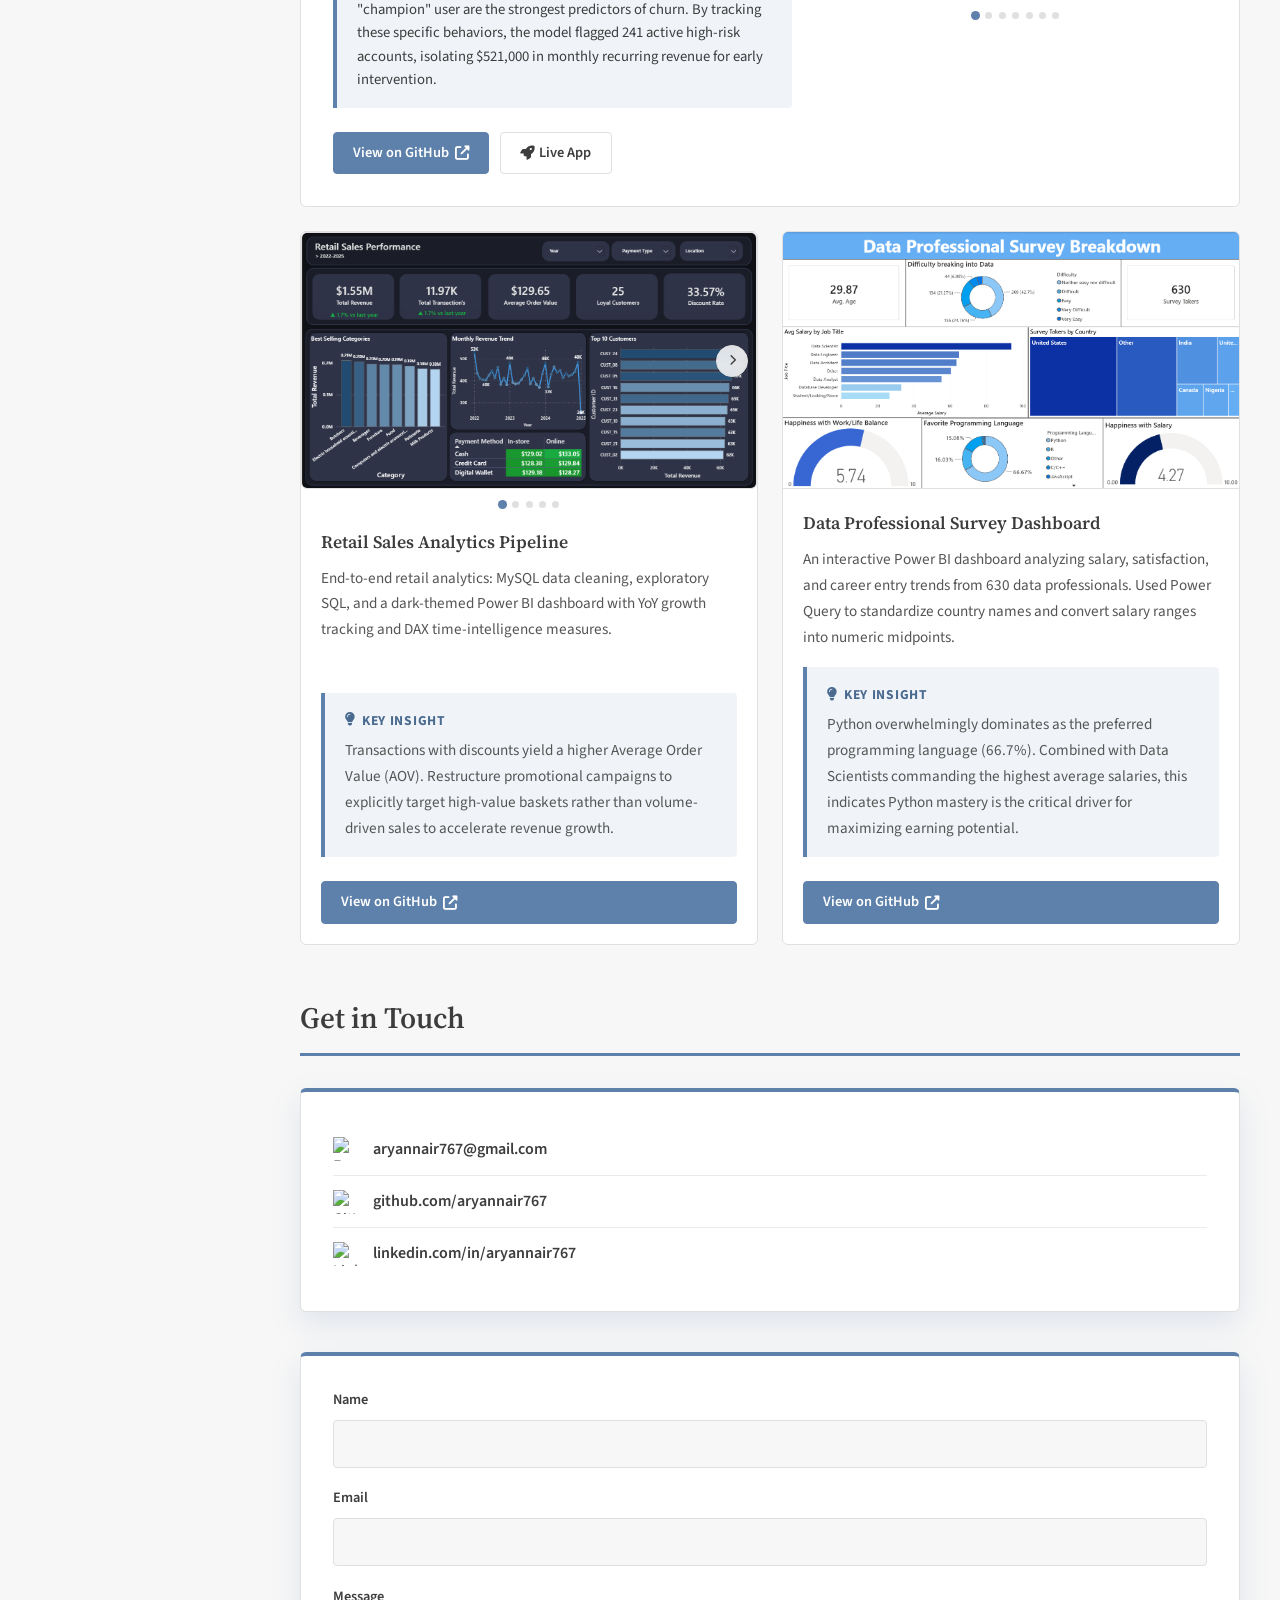
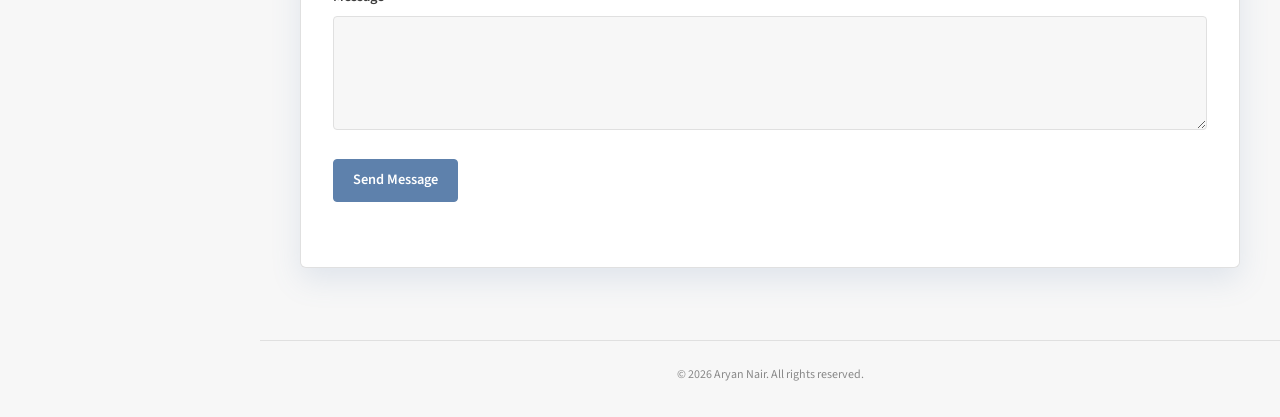
==== commit 29b549dc: "Update index.html" ====
--- a/index.html
+++ b/index.html
@@ -238,16 +238,15 @@
 next=document.getElementById('b2bCarouselNext'),
 dotsWrap=document.getElementById('b2bCarouselDots');
 if(!img||!prev||!next||!dotsWrap)return;
-dotsWrap.innerHTML='';var idx=0,dots=[],numDots=3;
-for(var n=0;n<numDots;n++){(function(n){var d=document.createElement('button');d.type='button';d.className='carousel-dot';
-d.setAttribute('aria-label','Section '+(n+1)+' of '+numDots);
-d.addEventListener('click',function(){show(Math.round(n*(imgs.length-1)/(numDots-1)));});
-dotsWrap.appendChild(d);dots.push(d);})(n);}
-function activeDot(){return Math.round(idx/(imgs.length-1)*(numDots-1));}
+dotsWrap.innerHTML='';var idx=0,dots=[];
+imgs.forEach(function(_,n){var d=document.createElement('button');d.type='button';d.className='carousel-dot';
+d.setAttribute('aria-label','Show image '+(n+1)+' of '+imgs.length);
+d.addEventListener('click',function(){show(n);});
+dotsWrap.appendChild(d);dots.push(d);});
 function show(i){idx=Math.max(0,Math.min(imgs.length-1,i));img.src=imgs[idx];
 prev.style.visibility=idx===0?'hidden':'visible';
 next.style.visibility=idx===imgs.length-1?'hidden':'visible';
-var a=activeDot();dots.forEach(function(d,j){d.classList.toggle('active',j===a);});}
+dots.forEach(function(d,j){d.classList.toggle('active',j===idx);});}
 prev.onclick=function(e){e.preventDefault();show(idx-1);};
 next.onclick=function(e){e.preventDefault();show(idx+1);};
 img.onclick=function(e){e.stopPropagation();if(window.openCustomLightbox)window.openCustomLightbox(imgs,idx);};
